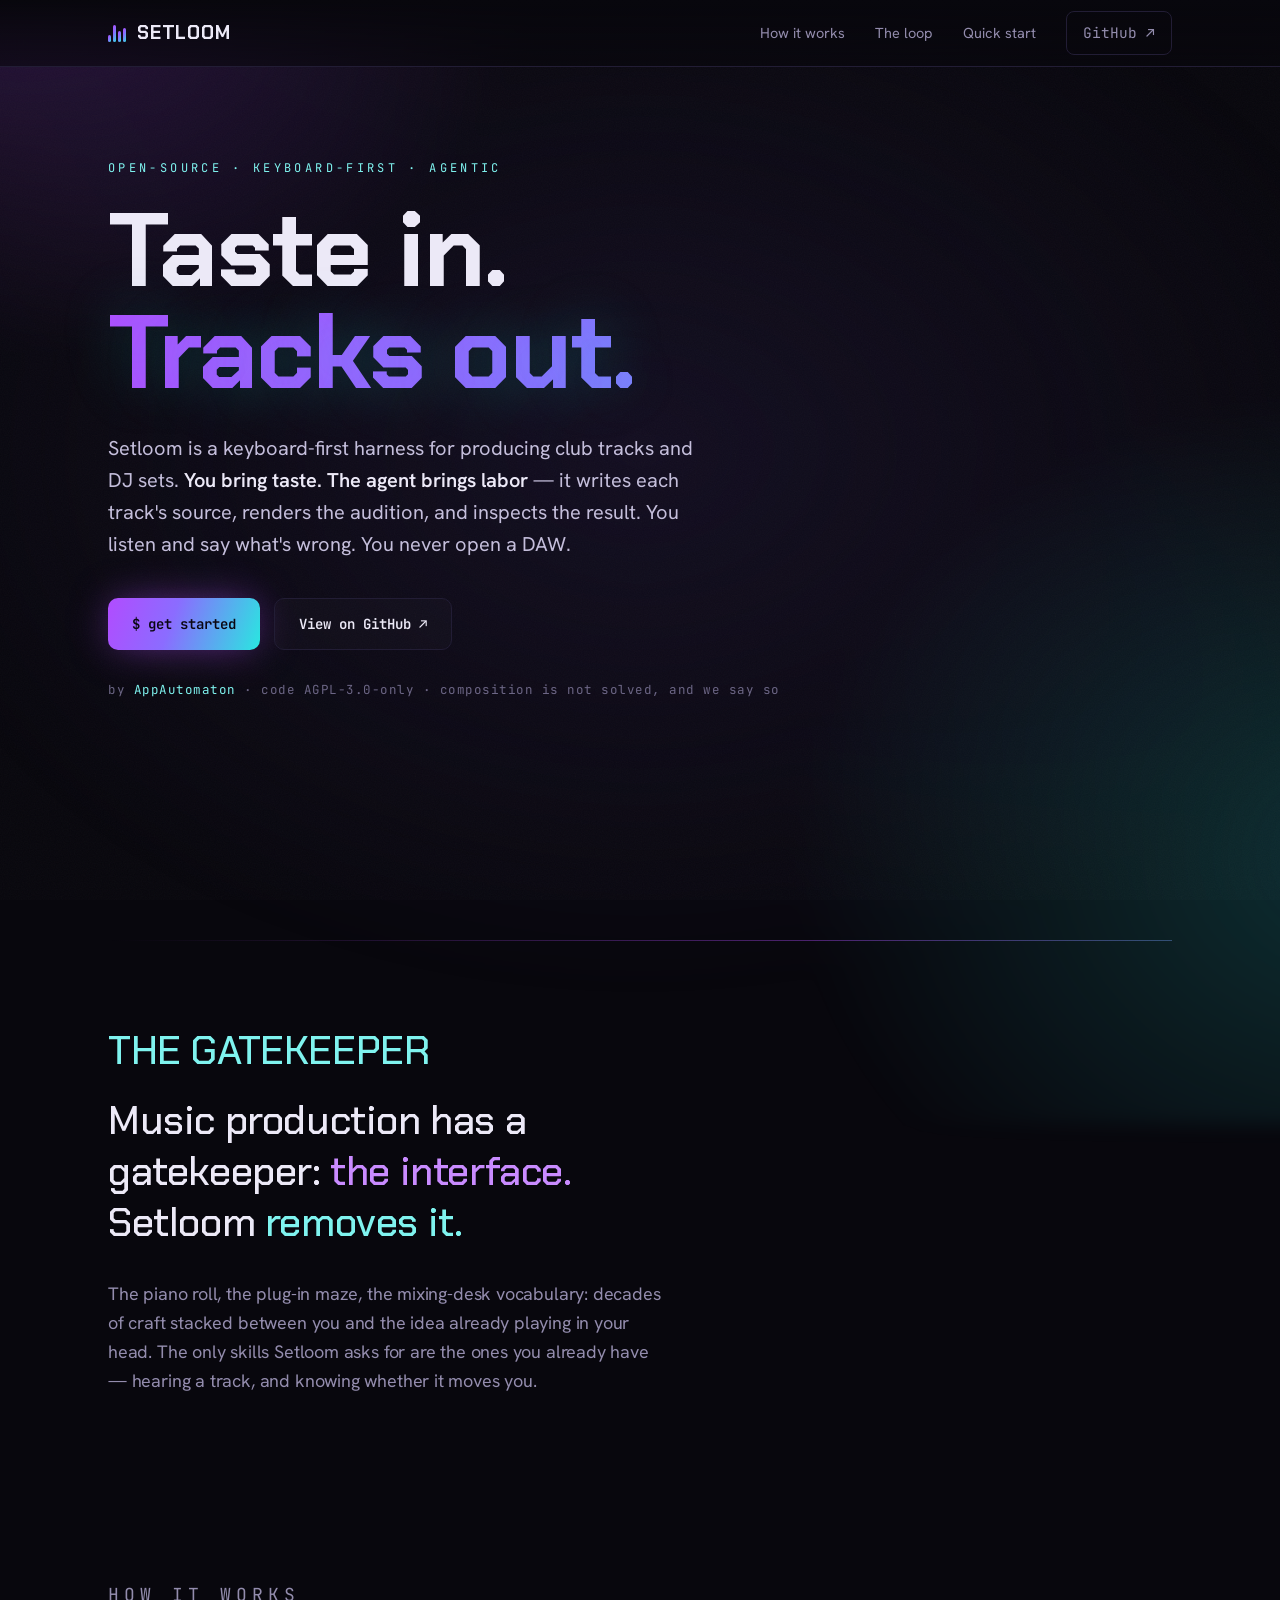
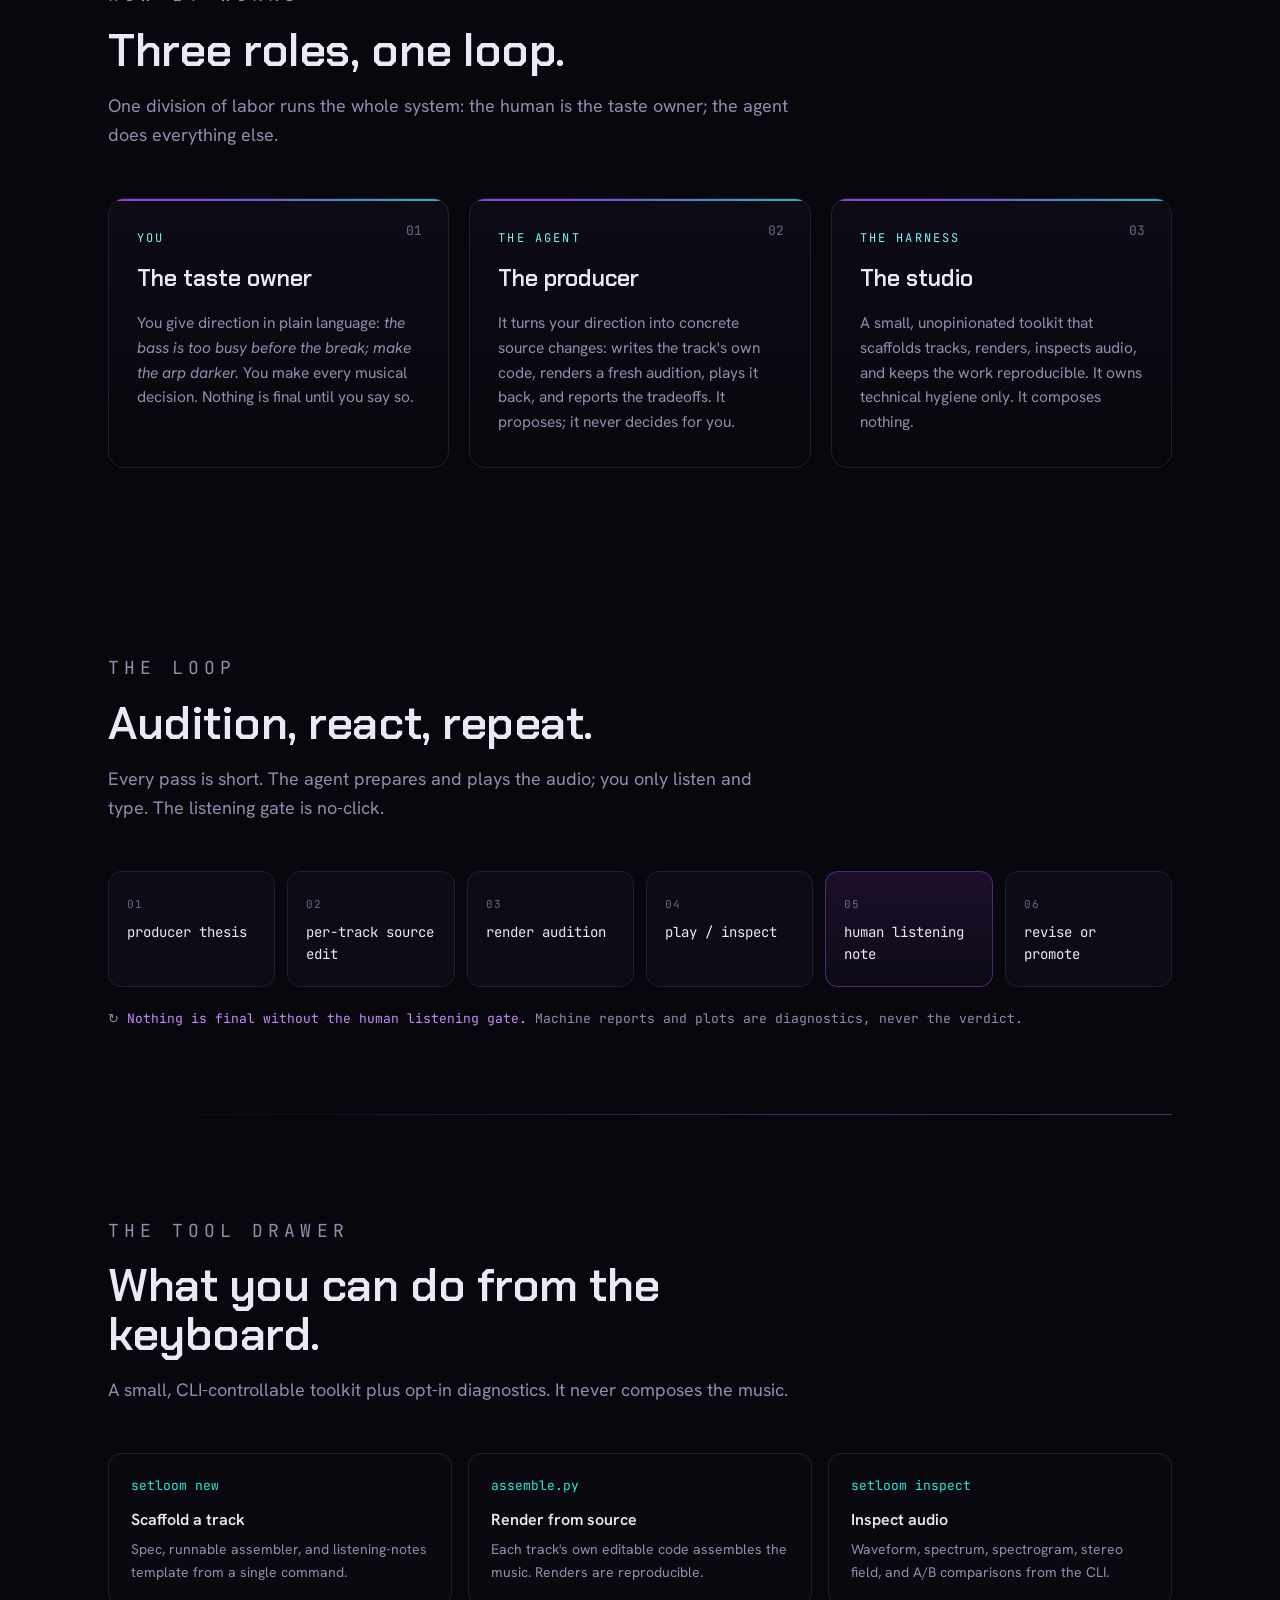
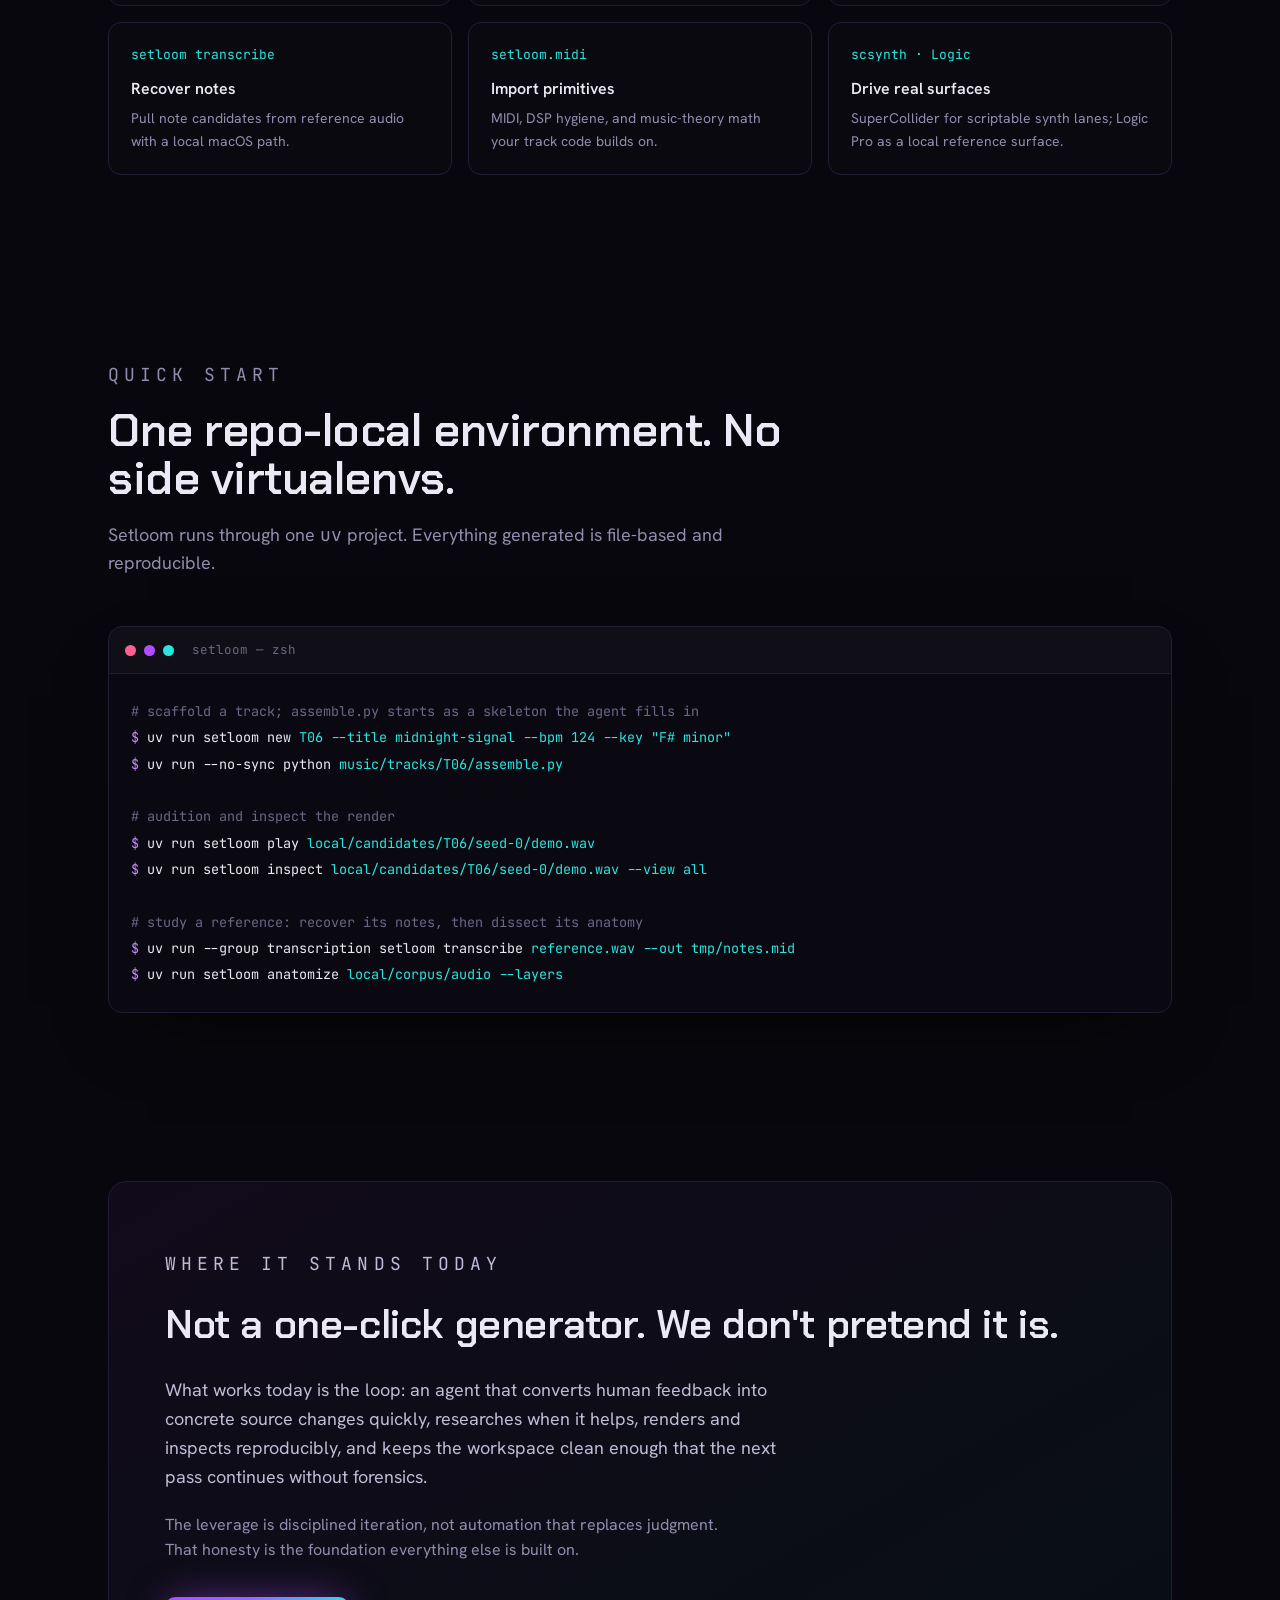
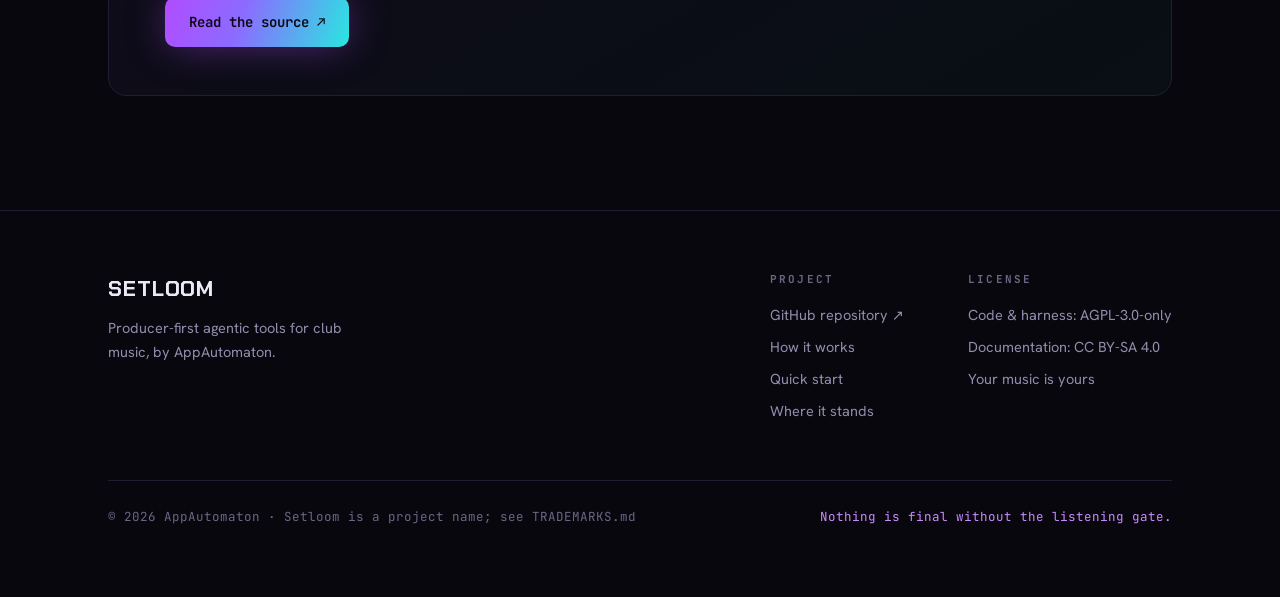
==== site/index.html @ cc57657b "Add landing page and GitHub Pages deploy Dark club/neon static landing page in site/ (single self-co" ====
<!DOCTYPE html>
<!-- SPDX-License-Identifier: CC-BY-SA-4.0 -->
<html lang="en">
<head>
<meta charset="UTF-8" />
<meta name="viewport" content="width=device-width, initial-scale=1.0" />
<title>Setloom — Taste in. Tracks out.</title>
<meta name="description" content="Setloom is an open-source, keyboard-first agentic harness for producing club tracks and DJ sets. You bring taste; the agent brings labor." />
<meta property="og:title" content="Setloom — Taste in. Tracks out." />
<meta property="og:description" content="A keyboard-first harness for producing club tracks. You own every listening decision; the agent writes the source, renders, and inspects." />
<meta property="og:type" content="website" />
<meta name="theme-color" content="#08070d" />
<link rel="icon" href="data:image/svg+xml,%3Csvg xmlns='http://www.w3.org/2000/svg' viewBox='0 0 32 32'%3E%3Crect width='32' height='32' rx='7' fill='%2308070d'/%3E%3Cg stroke-width='3' stroke-linecap='round'%3E%3Cline x1='8' y1='20' x2='8' y2='12' stroke='%23b14cff'/%3E%3Cline x1='14' y1='23' x2='14' y2='9' stroke='%23c04cff'/%3E%3Cline x1='20' y1='21' x2='20' y2='11' stroke='%2329e7e0'/%3E%3Cline x1='26' y1='18' x2='26' y2='14' stroke='%2322d3ee'/%3E%3C/g%3E%3C/svg%3E" />
<link rel="preconnect" href="https://fonts.googleapis.com" />
<link rel="preconnect" href="https://fonts.gstatic.com" crossorigin />
<link href="https://fonts.googleapis.com/css2?family=Chakra+Petch:wght@500;600;700&family=Hanken+Grotesk:wght@400;500;600&family=JetBrains+Mono:wght@400;600&display=swap" rel="stylesheet" />
<style>
  :root {
    --ink: #08070d;
    --ink-2: #0d0b16;
    --ink-3: #141121;
    --line: #221d35;
    --violet: #b14cff;
    --violet-soft: #c98bff;
    --cyan: #29e7e0;
    --cyan-soft: #7ff3ef;
    --text: #ece9f7;
    --muted: #938cad;
    --muted-2: #6c6685;
    --grad: linear-gradient(110deg, var(--violet) 0%, #8b6cff 42%, var(--cyan) 100%);
    --glow-violet: 0 0 40px -6px rgba(177, 76, 255, 0.55);
    --glow-cyan: 0 0 40px -6px rgba(41, 231, 224, 0.45);
    --font-display: "Chakra Petch", "Hanken Grotesk", sans-serif;
    --font-body: "Hanken Grotesk", system-ui, sans-serif;
    --font-mono: "JetBrains Mono", ui-monospace, monospace;
    --maxw: 1120px;
  }

  * { box-sizing: border-box; margin: 0; padding: 0; }
  html { scroll-behavior: smooth; }
  body {
    background: var(--ink);
    color: var(--text);
    font-family: var(--font-body);
    font-size: 17px;
    line-height: 1.6;
    -webkit-font-smoothing: antialiased;
    overflow-x: hidden;
  }

  /* Ambient club lighting: drifting violet + cyan blooms over ink, plus grain. */
  body::before {
    content: "";
    position: fixed;
    inset: -25%;
    z-index: -2;
    background:
      radial-gradient(38% 44% at 18% 12%, rgba(177, 76, 255, 0.22), transparent 70%),
      radial-gradient(42% 48% at 88% 80%, rgba(41, 231, 224, 0.18), transparent 72%),
      radial-gradient(50% 50% at 50% 50%, rgba(40, 28, 70, 0.35), transparent 80%);
    filter: blur(10px);
    animation: drift 22s ease-in-out infinite alternate;
  }
  body::after {
    content: "";
    position: fixed;
    inset: 0;
    z-index: -1;
    pointer-events: none;
    opacity: 0.035;
    background-image: url("data:image/svg+xml,%3Csvg xmlns='http://www.w3.org/2000/svg' width='160' height='160'%3E%3Cfilter id='n'%3E%3CfeTurbulence type='fractalNoise' baseFrequency='0.85' numOctaves='2' stitchTiles='stitch'/%3E%3C/filter%3E%3Crect width='160' height='160' filter='url(%23n)'/%3E%3C/svg%3E");
  }
  @keyframes drift {
    0%   { transform: translate3d(-2%, -1%, 0) scale(1); }
    100% { transform: translate3d(3%, 2%, 0) scale(1.08); }
  }

  .wrap { width: 100%; max-width: var(--maxw); margin: 0 auto; padding: 0 28px; }

  a { color: inherit; text-decoration: none; }
  ::selection { background: rgba(177, 76, 255, 0.35); color: #fff; }
  :focus-visible { outline: 2px solid var(--cyan); outline-offset: 3px; border-radius: 4px; }

  .mono { font-family: var(--font-mono); }
  .eyebrow {
    font-family: var(--font-mono);
    font-size: 12px;
    letter-spacing: 0.28em;
    text-transform: uppercase;
    color: var(--cyan-soft);
  }
  .grad-text {
    background: var(--grad);
    -webkit-background-clip: text;
    background-clip: text;
    color: transparent;
  }

  /* ---------- Nav ---------- */
  header.nav {
    position: sticky;
    top: 0;
    z-index: 50;
    backdrop-filter: blur(14px);
    background: linear-gradient(var(--ink), rgba(8, 7, 13, 0.6));
    border-bottom: 1px solid var(--line);
  }
  .nav-inner { display: flex; align-items: center; justify-content: space-between; height: 66px; }
  .brand { display: flex; align-items: center; gap: 11px; font-family: var(--font-display); font-weight: 700; letter-spacing: 0.04em; font-size: 19px; }
  .brand .eq-mini { display: flex; align-items: flex-end; gap: 2px; height: 18px; }
  .brand .eq-mini i { width: 3px; background: var(--grad); border-radius: 2px; animation: bar 1.1s ease-in-out infinite alternate; }
  .brand .eq-mini i:nth-child(1) { height: 40%; animation-delay: -0.2s; }
  .brand .eq-mini i:nth-child(2) { height: 95%; animation-delay: -0.5s; }
  .brand .eq-mini i:nth-child(3) { height: 60%; animation-delay: -0.8s; }
  .brand .eq-mini i:nth-child(4) { height: 80%; animation-delay: -0.1s; }
  .nav-links { display: flex; align-items: center; gap: 30px; }
  .nav-links a { font-size: 14.5px; color: var(--muted); transition: color 0.2s; }
  .nav-links a:hover { color: var(--text); }
  .nav-cta {
    font-family: var(--font-mono);
    font-size: 13px;
    padding: 9px 16px;
    border: 1px solid var(--line);
    border-radius: 8px;
    color: var(--text);
    transition: border-color 0.2s, box-shadow 0.2s;
  }
  .nav-cta:hover { border-color: var(--violet); box-shadow: var(--glow-violet); }
  @media (max-width: 760px) { .nav-links a:not(.nav-cta) { display: none; } }

  /* ---------- Buttons ---------- */
  .btn {
    display: inline-flex; align-items: center; gap: 9px;
    font-family: var(--font-mono); font-size: 14px; font-weight: 600;
    padding: 14px 24px; border-radius: 10px; cursor: pointer;
    transition: transform 0.18s ease, box-shadow 0.25s ease, border-color 0.2s;
  }
  .btn-primary { color: #0a0712; background: var(--grad); box-shadow: var(--glow-violet); }
  .btn-primary:hover { transform: translateY(-2px); box-shadow: 0 0 50px -4px rgba(177, 76, 255, 0.7); }
  .btn-ghost { color: var(--text); border: 1px solid var(--line); background: rgba(255, 255, 255, 0.02); }
  .btn-ghost:hover { transform: translateY(-2px); border-color: var(--cyan); box-shadow: var(--glow-cyan); }

  /* ---------- Hero ---------- */
  .hero { position: relative; padding: 92px 0 64px; }
  .hero .eyebrow { opacity: 0; animation: rise 0.7s 0.05s ease forwards; }
  .hero h1 {
    font-family: var(--font-display);
    font-weight: 700;
    font-size: clamp(46px, 9vw, 104px);
    line-height: 0.98;
    letter-spacing: -0.015em;
    margin: 22px 0 0;
    text-wrap: balance;
  }
  .hero h1 .l1 { display: block; opacity: 0; animation: rise 0.8s 0.12s ease forwards; }
  .hero h1 .l2 { display: block; opacity: 0; animation: rise 0.8s 0.24s ease forwards; }
  .hero h1 .l2 { text-shadow: 0 0 60px rgba(41, 231, 224, 0.25); }
  .hero .lede {
    max-width: 600px; margin-top: 28px; font-size: clamp(17px, 2.2vw, 20px);
    color: #c4bedb; opacity: 0; animation: rise 0.8s 0.36s ease forwards;
  }
  .hero .lede b { color: var(--text); font-weight: 600; }
  .hero .actions { display: flex; flex-wrap: wrap; gap: 14px; margin-top: 38px; opacity: 0; animation: rise 0.8s 0.48s ease forwards; }
  .hero .credit { margin-top: 30px; font-family: var(--font-mono); font-size: 12.5px; color: var(--muted-2); letter-spacing: 0.04em; opacity: 0; animation: rise 0.8s 0.6s ease forwards; }
  .hero .credit span { color: var(--cyan-soft); }

  /* Spectrum analyzer band */
  .spectrum {
    display: flex; align-items: flex-end; gap: 4px; height: 120px;
    margin-top: 56px; padding: 0 2px;
    opacity: 0; animation: rise 1s 0.7s ease forwards;
    -webkit-mask-image: linear-gradient(90deg, transparent, #000 8%, #000 92%, transparent);
            mask-image: linear-gradient(90deg, transparent, #000 8%, #000 92%, transparent);
  }
  .spectrum b {
    flex: 1; min-width: 3px; border-radius: 3px 3px 0 0;
    background: var(--grad);
    transform-origin: bottom;
    animation: spec var(--d, 1.4s) var(--o, 0s) ease-in-out infinite alternate;
    opacity: 0.85;
  }
  @keyframes spec { from { transform: scaleY(var(--lo, 0.12)); } to { transform: scaleY(var(--hi, 1)); } }
  @keyframes bar { from { transform: scaleY(0.5); } to { transform: scaleY(1); } }
  @keyframes rise { from { opacity: 0; transform: translateY(22px); } to { opacity: 1; transform: translateY(0); } }
  @keyframes drift-line { to { background-position: 200% 0; } }

  /* ---------- Section scaffolding ---------- */
  section { position: relative; padding: 84px 0; }
  .divider { height: 1px; border: 0; background: linear-gradient(90deg, transparent, var(--violet), var(--cyan), transparent); background-size: 200% 100%; opacity: 0.4; animation: drift-line 8s linear infinite; }
  .sec-head { max-width: 680px; margin-bottom: 48px; }
  .sec-head h2 { font-family: var(--font-display); font-weight: 600; font-size: clamp(30px, 5vw, 46px); line-height: 1.05; letter-spacing: -0.01em; margin-top: 16px; }
  .sec-head p { margin-top: 18px; color: var(--muted); font-size: 18px; }

  /* Gatekeeper editorial block */
  .gate p { font-family: var(--font-display); font-weight: 500; font-size: clamp(24px, 3.6vw, 40px); line-height: 1.28; letter-spacing: -0.01em; max-width: 18ch; }
  .gate .big { max-width: 22ch; }
  .gate em { font-style: normal; }
  .gate .kill { color: var(--violet-soft); }
  .gate .keep { color: var(--cyan-soft); }
  .gate .foot { font-family: var(--font-body); font-weight: 400; font-size: 18px; color: var(--muted); margin-top: 32px; max-width: 56ch; line-height: 1.6; }

  /* Role cards */
  .roles { display: grid; grid-template-columns: repeat(3, 1fr); gap: 20px; }
  @media (max-width: 880px) { .roles { grid-template-columns: 1fr; } }
  .card {
    position: relative; padding: 30px 28px 32px; border-radius: 16px;
    background: linear-gradient(180deg, var(--ink-2), var(--ink));
    border: 1px solid var(--line); overflow: hidden;
    transition: transform 0.25s ease, border-color 0.25s, box-shadow 0.3s;
  }
  .card::before { content: ""; position: absolute; inset: 0 0 auto 0; height: 2px; background: var(--grad); opacity: 0.8; }
  .card:hover { transform: translateY(-4px); border-color: rgba(177, 76, 255, 0.4); box-shadow: 0 24px 60px -30px rgba(177, 76, 255, 0.6); }
  .card .role-tag { font-family: var(--font-mono); font-size: 12px; letter-spacing: 0.18em; text-transform: uppercase; color: var(--cyan-soft); }
  .card h3 { font-family: var(--font-display); font-weight: 600; font-size: 23px; margin: 12px 0 14px; }
  .card p { color: var(--muted); font-size: 15.5px; }
  .card .num { position: absolute; top: 22px; right: 26px; font-family: var(--font-mono); font-size: 13px; color: var(--muted-2); }

  /* The loop */
  .loop { display: flex; flex-wrap: wrap; align-items: stretch; gap: 12px; }
  .loop .step {
    flex: 1 1 150px; padding: 20px 18px; border-radius: 13px;
    background: var(--ink-2); border: 1px solid var(--line);
    font-family: var(--font-mono); font-size: 14px; position: relative;
    transition: border-color 0.2s, box-shadow 0.2s;
  }
  .loop .step:hover { border-color: var(--cyan); box-shadow: var(--glow-cyan); }
  .loop .step .k { color: var(--muted-2); font-size: 11px; letter-spacing: 0.1em; }
  .loop .step .v { color: var(--text); margin-top: 7px; display: block; }
  .loop .step.terminal { background: linear-gradient(180deg, rgba(177,76,255,0.12), var(--ink-2)); border-color: rgba(177,76,255,0.4); }
  .loop-note { margin-top: 22px; font-family: var(--font-mono); font-size: 13px; color: var(--muted); }
  .loop-note span { color: var(--violet-soft); }

  /* Capability grid */
  .caps { display: grid; grid-template-columns: repeat(3, 1fr); gap: 16px; }
  @media (max-width: 880px) { .caps { grid-template-columns: 1fr 1fr; } }
  @media (max-width: 560px) { .caps { grid-template-columns: 1fr; } }
  .cap { padding: 22px 22px; border-radius: 13px; border: 1px solid var(--line); background: rgba(255,255,255,0.012); transition: background 0.2s, border-color 0.2s; }
  .cap:hover { background: rgba(255,255,255,0.03); border-color: var(--line); }
  .cap .cmd { font-family: var(--font-mono); font-size: 13px; color: var(--cyan); }
  .cap h4 { font-size: 16px; font-weight: 600; margin: 10px 0 6px; }
  .cap p { color: var(--muted); font-size: 14px; }

  /* Terminal / quick start */
  .term { border-radius: 14px; border: 1px solid var(--line); overflow: hidden; background: #0a0810; box-shadow: 0 30px 80px -40px rgba(0,0,0,0.9); }
  .term-bar { display: flex; align-items: center; gap: 8px; padding: 13px 16px; background: rgba(255,255,255,0.025); border-bottom: 1px solid var(--line); }
  .term-bar i { width: 11px; height: 11px; border-radius: 50%; display: inline-block; }
  .term-bar i:nth-child(1) { background: #ff5f8f; }
  .term-bar i:nth-child(2) { background: var(--violet); }
  .term-bar i:nth-child(3) { background: var(--cyan); }
  .term-bar span { margin-left: 10px; font-family: var(--font-mono); font-size: 12.5px; color: var(--muted-2); }
  .term pre { margin: 0; padding: 24px 22px; overflow-x: auto; font-family: var(--font-mono); font-size: 13.5px; line-height: 1.95; }
  .term .p { color: var(--violet-soft); }
  .term .c { color: var(--text); }
  .term .f { color: var(--cyan); }
  .term .cm { color: var(--muted-2); }

  /* Honesty block */
  .honest { border-radius: 18px; border: 1px solid var(--line); background: linear-gradient(150deg, rgba(177,76,255,0.06), rgba(41,231,224,0.04)); padding: 48px clamp(28px, 5vw, 56px); }
  .honest h2 { font-family: var(--font-display); font-weight: 600; font-size: clamp(26px, 4vw, 40px); letter-spacing: -0.01em; }
  .honest p { color: #c1bbd6; font-size: 18px; margin-top: 20px; max-width: 64ch; }
  .honest p.dim { color: var(--muted); font-size: 16px; }

  /* Footer */
  footer { border-top: 1px solid var(--line); padding: 60px 0 70px; margin-top: 30px; }
  .foot-grid { display: flex; flex-wrap: wrap; justify-content: space-between; gap: 36px; }
  .foot-brand { font-family: var(--font-display); font-weight: 700; font-size: 22px; letter-spacing: 0.04em; }
  .foot-brand + p { color: var(--muted); margin-top: 10px; font-size: 14.5px; max-width: 30ch; }
  .foot-cols { display: flex; gap: 64px; flex-wrap: wrap; }
  .foot-col h5 { font-family: var(--font-mono); font-size: 11px; letter-spacing: 0.2em; text-transform: uppercase; color: var(--muted-2); margin-bottom: 14px; }
  .foot-col a, .foot-col p { display: block; color: var(--muted); font-size: 14.5px; margin-bottom: 9px; transition: color 0.2s; }
  .foot-col a:hover { color: var(--cyan-soft); }
  .foot-base { margin-top: 48px; padding-top: 26px; border-top: 1px solid var(--line); display: flex; flex-wrap: wrap; justify-content: space-between; gap: 14px; font-family: var(--font-mono); font-size: 12.5px; color: var(--muted-2); }
  .foot-base .gate-line { color: var(--violet-soft); }

  @media (prefers-reduced-motion: reduce) {
    *, *::before, *::after { animation: none !important; scroll-behavior: auto; }
    .hero .eyebrow, .hero h1 .l1, .hero h1 .l2, .hero .lede, .hero .actions, .hero .credit, .spectrum { opacity: 1; }
  }
</style>
</head>
<body>

<header class="nav">
  <div class="wrap nav-inner">
    <a class="brand" href="#top" aria-label="Setloom home">
      <span class="eq-mini" aria-hidden="true"><i></i><i></i><i></i><i></i></span>
      SETLOOM
    </a>
    <nav class="nav-links">
      <a href="#how">How it works</a>
      <a href="#loop">The loop</a>
      <a href="#start">Quick start</a>
      <a class="nav-cta" href="https://github.com/appautomaton/setloom">GitHub ↗</a>
    </nav>
  </div>
</header>

<main id="top">

  <!-- HERO -->
  <section class="hero">
    <div class="wrap">
      <p class="eyebrow">Open-source · Keyboard-first · Agentic</p>
      <h1>
        <span class="l1">Taste in.</span>
        <span class="l2 grad-text">Tracks out.</span>
      </h1>
      <p class="lede">
        Setloom is a keyboard-first harness for producing club tracks and DJ sets.
        <b>You bring taste. The agent brings labor</b> — it writes each track's source,
        renders the audition, and inspects the result. You listen and say what's wrong.
        You never open a DAW.
      </p>
      <div class="actions">
        <a class="btn btn-primary" href="#start">$ get started</a>
        <a class="btn btn-ghost" href="https://github.com/appautomaton/setloom">View on GitHub ↗</a>
      </div>
      <p class="credit">by <span>AppAutomaton</span> · code AGPL-3.0-only · composition is not solved, and we say so</p>

      <div class="spectrum" aria-hidden="true">
        <b style="--lo:.10;--hi:.55;--d:1.5s;--o:-.2s"></b>
        <b style="--lo:.18;--hi:.92;--d:1.2s;--o:-.9s"></b>
        <b style="--lo:.12;--hi:.70;--d:1.7s;--o:-.4s"></b>
        <b style="--lo:.25;--hi:1.0;--d:1.1s;--o:-.7s"></b>
        <b style="--lo:.14;--hi:.60;--d:1.6s;--o:-.1s"></b>
        <b style="--lo:.20;--hi:.85;--d:1.3s;--o:-1.1s"></b>
        <b style="--lo:.10;--hi:.48;--d:1.9s;--o:-.5s"></b>
        <b style="--lo:.30;--hi:.95;--d:1.0s;--o:-.3s"></b>
        <b style="--lo:.16;--hi:.78;--d:1.4s;--o:-.8s"></b>
        <b style="--lo:.12;--hi:.66;--d:1.6s;--o:-.6s"></b>
        <b style="--lo:.22;--hi:1.0;--d:1.15s;--o:-1.0s"></b>
        <b style="--lo:.14;--hi:.54;--d:1.8s;--o:-.2s"></b>
        <b style="--lo:.26;--hi:.88;--d:1.25s;--o:-.9s"></b>
        <b style="--lo:.10;--hi:.62;--d:1.55s;--o:-.45s"></b>
        <b style="--lo:.20;--hi:.96;--d:1.05s;--o:-.75s"></b>
        <b style="--lo:.15;--hi:.72;--d:1.65s;--o:-.15s"></b>
        <b style="--lo:.12;--hi:.50;--d:1.95s;--o:-1.05s"></b>
        <b style="--lo:.28;--hi:.90;--d:1.1s;--o:-.55s"></b>
        <b style="--lo:.16;--hi:.80;--d:1.45s;--o:-.85s"></b>
        <b style="--lo:.11;--hi:.58;--d:1.7s;--o:-.35s"></b>
        <b style="--lo:.24;--hi:1.0;--d:1.2s;--o:-.65s"></b>
        <b style="--lo:.13;--hi:.64;--d:1.6s;--o:-.25s"></b>
        <b style="--lo:.19;--hi:.86;--d:1.3s;--o:-.95s"></b>
        <b style="--lo:.10;--hi:.52;--d:1.85s;--o:-.5s"></b>
        <b style="--lo:.27;--hi:.94;--d:1.05s;--o:-.7s"></b>
        <b style="--lo:.15;--hi:.74;--d:1.5s;--o:-.4s"></b>
        <b style="--lo:.12;--hi:.60;--d:1.75s;--o:-1.0s"></b>
        <b style="--lo:.21;--hi:.98;--d:1.15s;--o:-.6s"></b>
      </div>
    </div>
  </section>

  <div class="wrap"><hr class="divider" /></div>

  <!-- GATEKEEPER -->
  <section class="gate" id="why">
    <div class="wrap">
      <p class="eyebrow">The gatekeeper</p>
      <p class="big" style="margin-top:18px">
        Music production has a gatekeeper: <em class="kill">the interface.</em>
        Setloom <em class="keep">removes it.</em>
      </p>
      <p class="foot">
        The piano roll, the plug-in maze, the mixing-desk vocabulary: decades of craft
        stacked between you and the idea already playing in your head. The only skills
        Setloom asks for are the ones you already have — hearing a track, and knowing
        whether it moves you.
      </p>
    </div>
  </section>

  <!-- THREE ROLES -->
  <section id="how">
    <div class="wrap">
      <div class="sec-head">
        <p class="eyebrow">How it works</p>
        <h2>Three roles, one loop.</h2>
        <p>One division of labor runs the whole system: the human is the taste owner; the agent does everything else.</p>
      </div>
      <div class="roles">
        <article class="card">
          <span class="num">01</span>
          <p class="role-tag">You</p>
          <h3>The taste owner</h3>
          <p>You give direction in plain language: <em>the bass is too busy before the break; make the arp darker.</em> You make every musical decision. Nothing is final until you say so.</p>
        </article>
        <article class="card">
          <span class="num">02</span>
          <p class="role-tag">The agent</p>
          <h3>The producer</h3>
          <p>It turns your direction into concrete source changes: writes the track's own code, renders a fresh audition, plays it back, and reports the tradeoffs. It proposes; it never decides for you.</p>
        </article>
        <article class="card">
          <span class="num">03</span>
          <p class="role-tag">The harness</p>
          <h3>The studio</h3>
          <p>A small, unopinionated toolkit that scaffolds tracks, renders, inspects audio, and keeps the work reproducible. It owns technical hygiene only. It composes nothing.</p>
        </article>
      </div>
    </div>
  </section>

  <!-- THE LOOP -->
  <section id="loop">
    <div class="wrap">
      <div class="sec-head">
        <p class="eyebrow">The loop</p>
        <h2>Audition, react, repeat.</h2>
        <p>Every pass is short. The agent prepares and plays the audio; you only listen and type. The listening gate is no-click.</p>
      </div>
      <div class="loop">
        <div class="step"><span class="k">01</span><span class="v">producer thesis</span></div>
        <div class="step"><span class="k">02</span><span class="v">per-track source edit</span></div>
        <div class="step"><span class="k">03</span><span class="v">render audition</span></div>
        <div class="step"><span class="k">04</span><span class="v">play / inspect</span></div>
        <div class="step terminal"><span class="k">05</span><span class="v">human listening note</span></div>
        <div class="step"><span class="k">06</span><span class="v">revise or promote</span></div>
      </div>
      <p class="loop-note">↻ <span>Nothing is final without the human listening gate.</span> Machine reports and plots are diagnostics, never the verdict.</p>
    </div>
  </section>

  <div class="wrap"><hr class="divider" /></div>

  <!-- CAPABILITIES -->
  <section id="do">
    <div class="wrap">
      <div class="sec-head">
        <p class="eyebrow">The tool drawer</p>
        <h2>What you can do from the keyboard.</h2>
        <p>A small, CLI-controllable toolkit plus opt-in diagnostics. It never composes the music.</p>
      </div>
      <div class="caps">
        <div class="cap"><div class="cmd">setloom new</div><h4>Scaffold a track</h4><p>Spec, runnable assembler, and listening-notes template from a single command.</p></div>
        <div class="cap"><div class="cmd">assemble.py</div><h4>Render from source</h4><p>Each track's own editable code assembles the music. Renders are reproducible.</p></div>
        <div class="cap"><div class="cmd">setloom inspect</div><h4>Inspect audio</h4><p>Waveform, spectrum, spectrogram, stereo field, and A/B comparisons from the CLI.</p></div>
        <div class="cap"><div class="cmd">setloom transcribe</div><h4>Recover notes</h4><p>Pull note candidates from reference audio with a local macOS path.</p></div>
        <div class="cap"><div class="cmd">setloom.midi</div><h4>Import primitives</h4><p>MIDI, DSP hygiene, and music-theory math your track code builds on.</p></div>
        <div class="cap"><div class="cmd">scsynth · Logic</div><h4>Drive real surfaces</h4><p>SuperCollider for scriptable synth lanes; Logic Pro as a local reference surface.</p></div>
      </div>
    </div>
  </section>

  <!-- QUICK START -->
  <section id="start">
    <div class="wrap">
      <div class="sec-head">
        <p class="eyebrow">Quick start</p>
        <h2>One repo-local environment. No side virtualenvs.</h2>
        <p>Setloom runs through one <span class="mono">uv</span> project. Everything generated is file-based and reproducible.</p>
      </div>
      <div class="term">
        <div class="term-bar"><i></i><i></i><i></i><span>setloom — zsh</span></div>
<pre><span class="cm"># scaffold a track; assemble.py starts as a skeleton the agent fills in</span>
<span class="p">$</span> <span class="c">uv run setloom new</span> <span class="f">T06 --title midnight-signal --bpm 124 --key "F# minor"</span>
<span class="p">$</span> <span class="c">uv run --no-sync python</span> <span class="f">music/tracks/T06/assemble.py</span>

<span class="cm"># audition and inspect the render</span>
<span class="p">$</span> <span class="c">uv run setloom play</span> <span class="f">local/candidates/T06/seed-0/demo.wav</span>
<span class="p">$</span> <span class="c">uv run setloom inspect</span> <span class="f">local/candidates/T06/seed-0/demo.wav --view all</span>

<span class="cm"># study a reference: recover its notes, then dissect its anatomy</span>
<span class="p">$</span> <span class="c">uv run --group transcription setloom transcribe</span> <span class="f">reference.wav --out tmp/notes.mid</span>
<span class="p">$</span> <span class="c">uv run setloom anatomize</span> <span class="f">local/corpus/audio --layers</span></pre>
      </div>
    </div>
  </section>

  <!-- WHERE IT STANDS -->
  <section id="today">
    <div class="wrap">
      <div class="honest">
        <p class="eyebrow">Where it stands today</p>
        <h2 style="margin-top:14px">Not a one-click generator. We don't pretend it is.</h2>
        <p>What works today is the loop: an agent that converts human feedback into concrete source changes quickly, researches when it helps, renders and inspects reproducibly, and keeps the workspace clean enough that the next pass continues without forensics.</p>
        <p class="dim">The leverage is disciplined iteration, not automation that replaces judgment. That honesty is the foundation everything else is built on.</p>
        <div class="actions" style="margin-top:34px">
          <a class="btn btn-primary" href="https://github.com/appautomaton/setloom">Read the source ↗</a>
        </div>
      </div>
    </div>
  </section>

</main>

<footer>
  <div class="wrap">
    <div class="foot-grid">
      <div>
        <div class="foot-brand">SETLOOM</div>
        <p>Producer-first agentic tools for club music, by AppAutomaton.</p>
      </div>
      <div class="foot-cols">
        <div class="foot-col">
          <h5>Project</h5>
          <a href="https://github.com/appautomaton/setloom">GitHub repository ↗</a>
          <a href="#how">How it works</a>
          <a href="#start">Quick start</a>
          <a href="#today">Where it stands</a>
        </div>
        <div class="foot-col">
          <h5>License</h5>
          <p>Code &amp; harness: AGPL-3.0-only</p>
          <p>Documentation: CC BY-SA 4.0</p>
          <p>Your music is yours</p>
        </div>
      </div>
    </div>
    <div class="foot-base">
      <span>© 2026 AppAutomaton · Setloom is a project name; see TRADEMARKS.md</span>
      <span class="gate-line">Nothing is final without the listening gate.</span>
    </div>
  </div>
</footer>

</body>
</html>
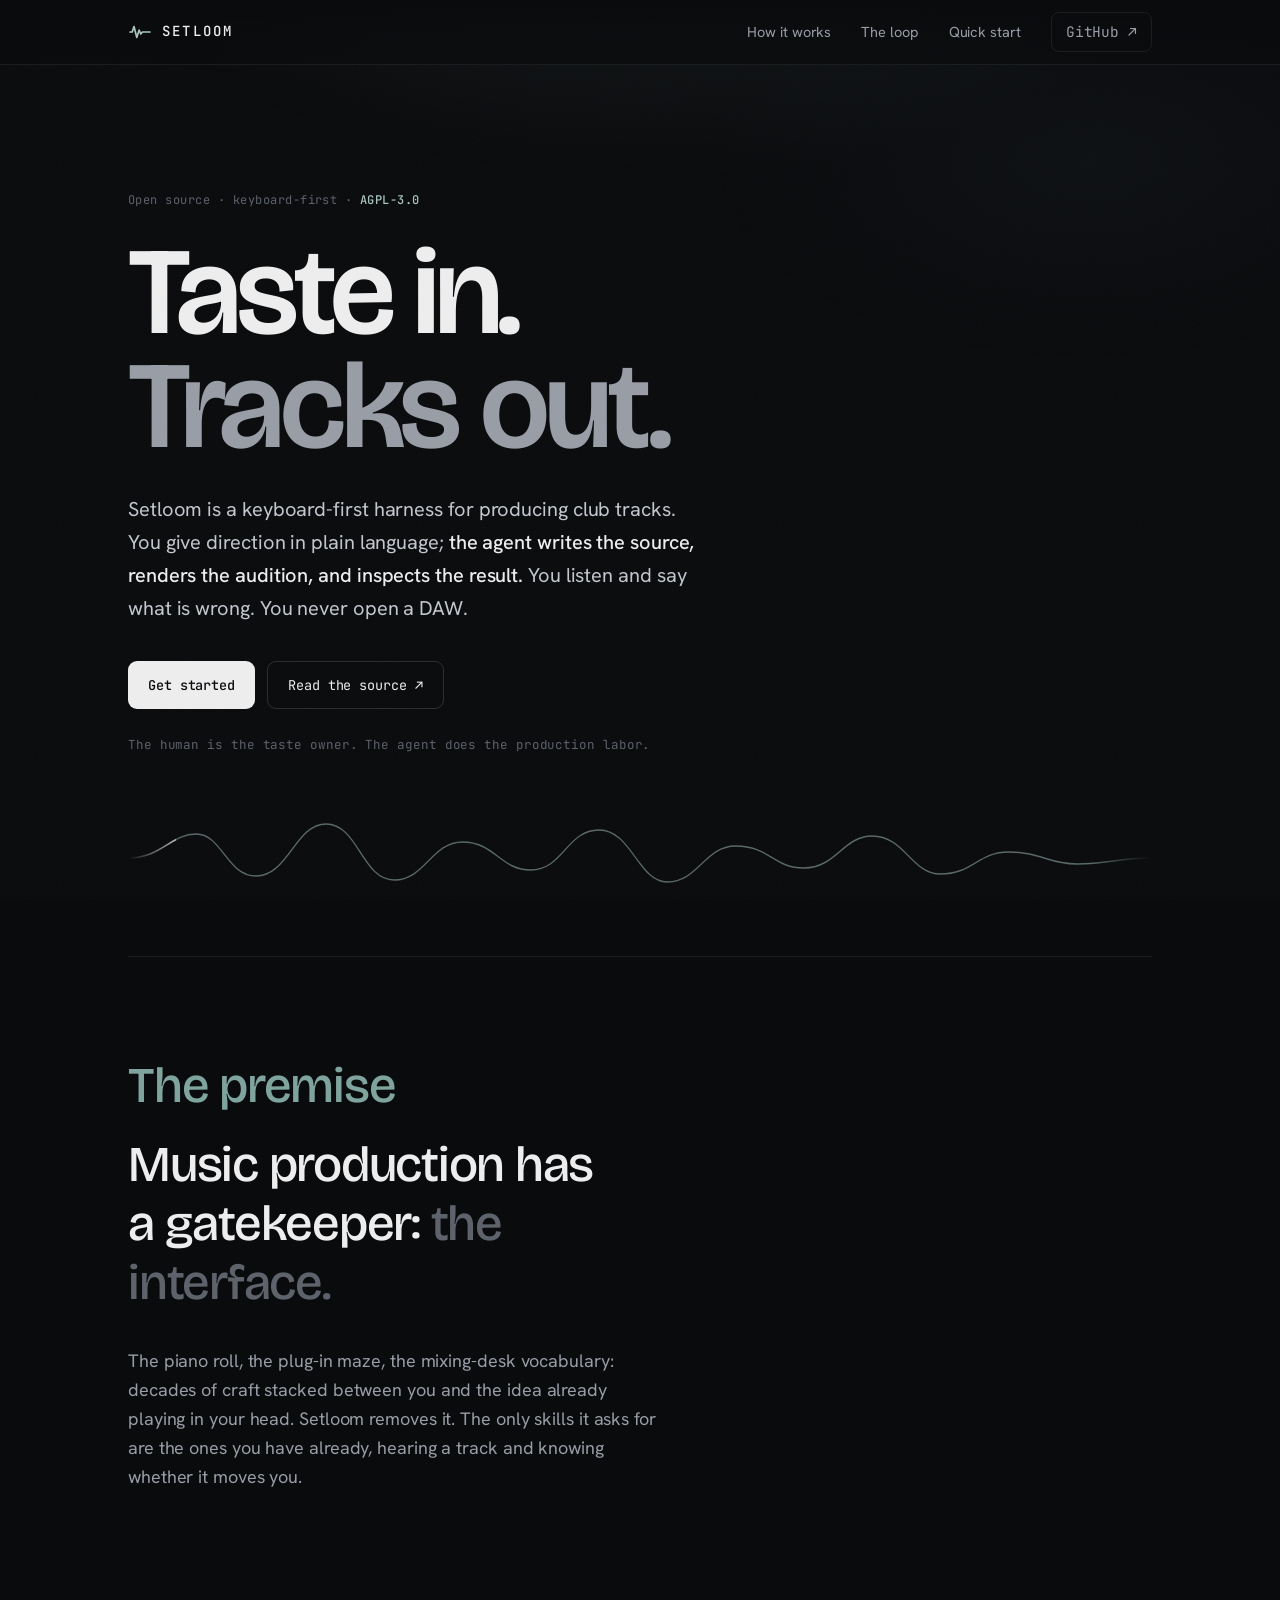
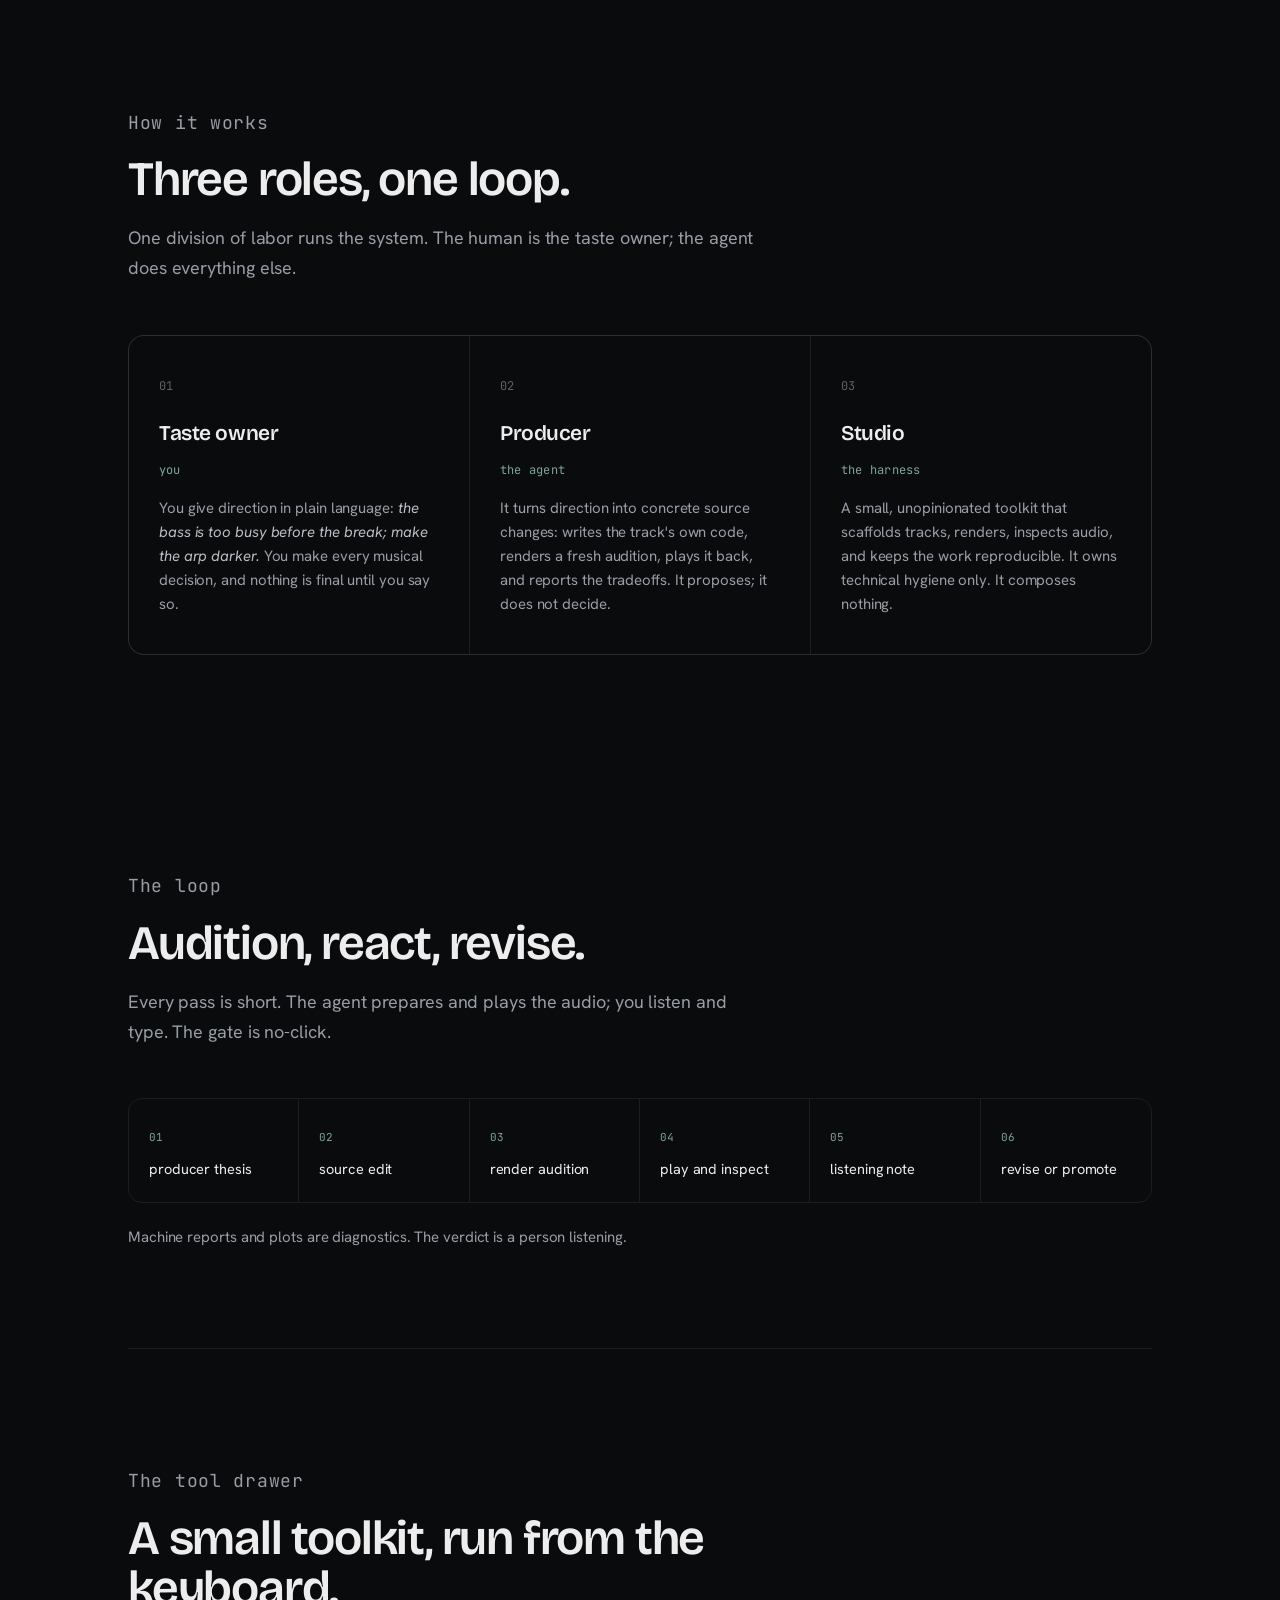
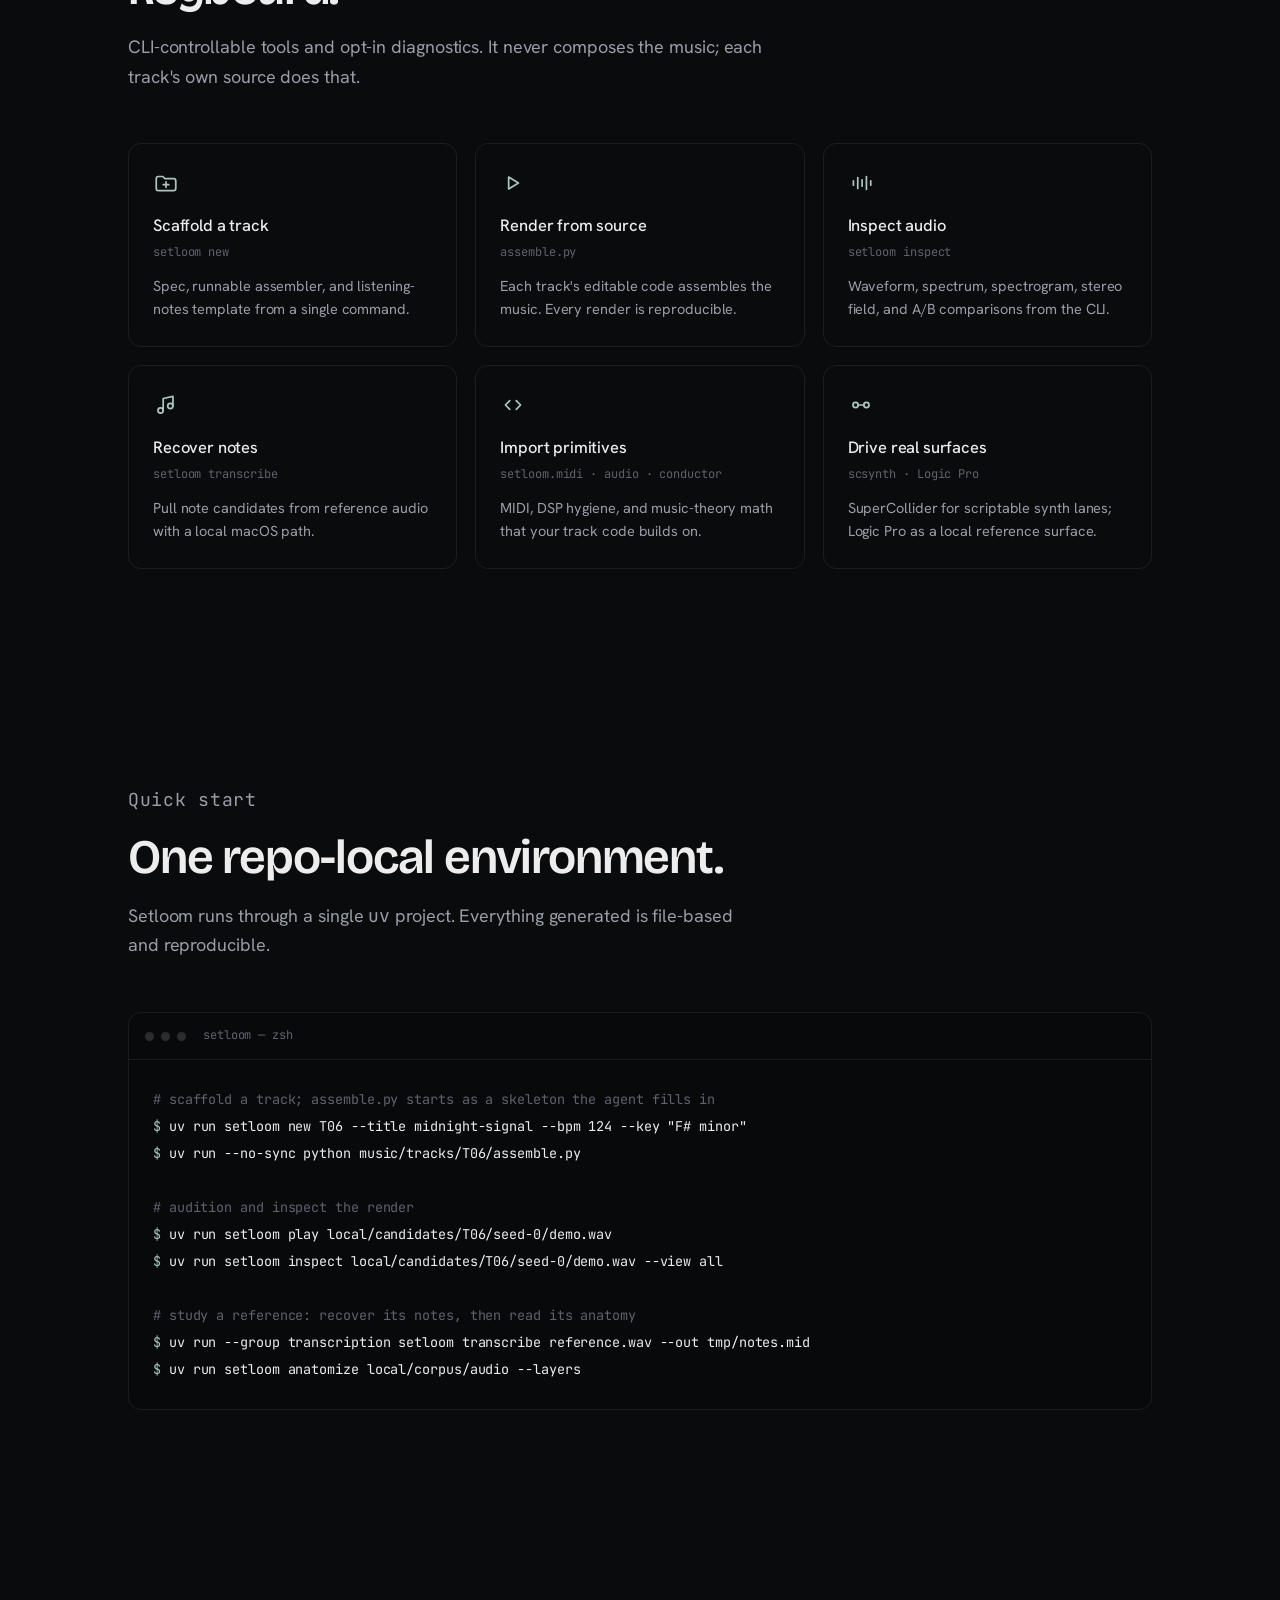
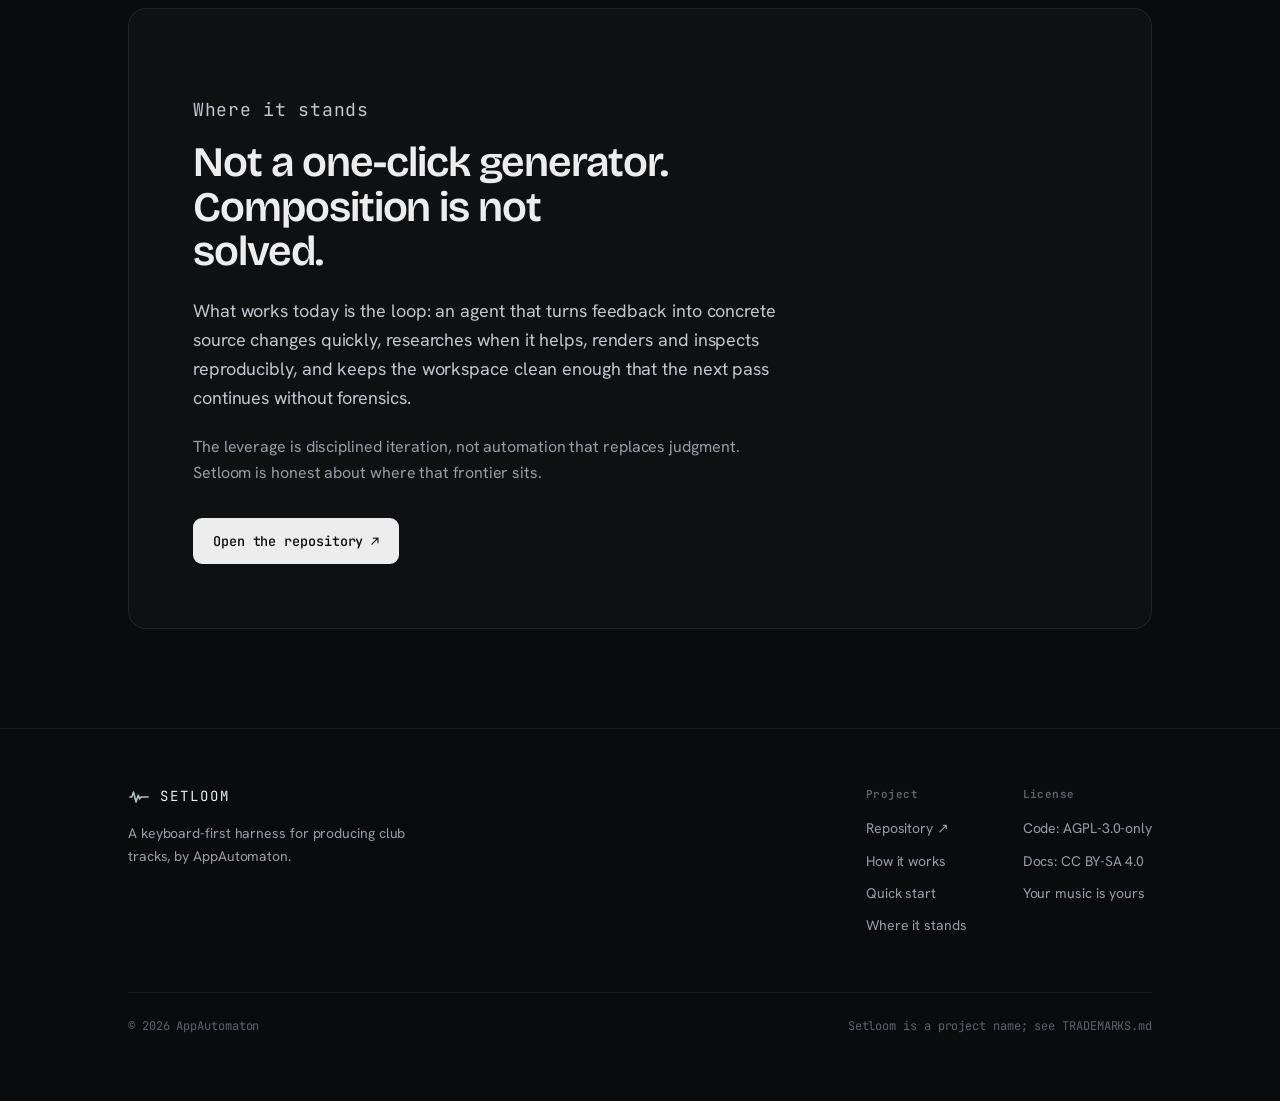
==== commit 9565e5f6: "Redesign landing page: restrained dark, bespoke icons, calmer copy" ====
--- a/site/index.html
+++ b/site/index.html
@@ -5,61 +5,58 @@
 <meta charset="UTF-8" />
 <meta name="viewport" content="width=device-width, initial-scale=1.0" />
 <title>Setloom — Taste in. Tracks out.</title>
-<meta name="description" content="Setloom is an open-source, keyboard-first agentic harness for producing club tracks and DJ sets. You bring taste; the agent brings labor." />
+<meta name="description" content="A keyboard-first harness for producing club tracks. You give direction in plain language; the agent writes the source, renders the audition, and inspects the result." />
 <meta property="og:title" content="Setloom — Taste in. Tracks out." />
-<meta property="og:description" content="A keyboard-first harness for producing club tracks. You own every listening decision; the agent writes the source, renders, and inspects." />
+<meta property="og:description" content="A keyboard-first harness for producing club tracks. You own every listening decision; the agent does the production labor." />
 <meta property="og:type" content="website" />
-<meta name="theme-color" content="#08070d" />
-<link rel="icon" href="data:image/svg+xml,%3Csvg xmlns='http://www.w3.org/2000/svg' viewBox='0 0 32 32'%3E%3Crect width='32' height='32' rx='7' fill='%2308070d'/%3E%3Cg stroke-width='3' stroke-linecap='round'%3E%3Cline x1='8' y1='20' x2='8' y2='12' stroke='%23b14cff'/%3E%3Cline x1='14' y1='23' x2='14' y2='9' stroke='%23c04cff'/%3E%3Cline x1='20' y1='21' x2='20' y2='11' stroke='%2329e7e0'/%3E%3Cline x1='26' y1='18' x2='26' y2='14' stroke='%2322d3ee'/%3E%3C/g%3E%3C/svg%3E" />
+<meta name="theme-color" content="#0a0b0d" />
+<link rel="icon" href="data:image/svg+xml,%3Csvg xmlns='http://www.w3.org/2000/svg' viewBox='0 0 32 32'%3E%3Crect width='32' height='32' rx='8' fill='%230a0b0d'/%3E%3Cpath d='M5 16h3l2-6 3 12 2.5-8 2 4 2-2h4.5' fill='none' stroke='%23a9c6c2' stroke-width='1.8' stroke-linecap='round' stroke-linejoin='round'/%3E%3C/svg%3E" />
 <link rel="preconnect" href="https://fonts.googleapis.com" />
 <link rel="preconnect" href="https://fonts.gstatic.com" crossorigin />
-<link href="https://fonts.googleapis.com/css2?family=Chakra+Petch:wght@500;600;700&family=Hanken+Grotesk:wght@400;500;600&family=JetBrains+Mono:wght@400;600&display=swap" rel="stylesheet" />
+<link href="https://fonts.googleapis.com/css2?family=Bricolage+Grotesque:opsz,wght@12..96,500;12..96,600;12..96,700&family=Hanken+Grotesk:wght@400;500&family=JetBrains+Mono:wght@400;500&display=swap" rel="stylesheet" />
 <style>
   :root {
-    --ink: #08070d;
-    --ink-2: #0d0b16;
-    --ink-3: #141121;
-    --line: #221d35;
-    --violet: #b14cff;
-    --violet-soft: #c98bff;
-    --cyan: #29e7e0;
-    --cyan-soft: #7ff3ef;
-    --text: #ece9f7;
-    --muted: #938cad;
-    --muted-2: #6c6685;
-    --grad: linear-gradient(110deg, var(--violet) 0%, #8b6cff 42%, var(--cyan) 100%);
-    --glow-violet: 0 0 40px -6px rgba(177, 76, 255, 0.55);
-    --glow-cyan: 0 0 40px -6px rgba(41, 231, 224, 0.45);
-    --font-display: "Chakra Petch", "Hanken Grotesk", sans-serif;
-    --font-body: "Hanken Grotesk", system-ui, sans-serif;
-    --font-mono: "JetBrains Mono", ui-monospace, monospace;
-    --maxw: 1120px;
+    --bg: #0a0b0d;
+    --bg-soft: #0e0f12;
+    --panel: rgba(255, 255, 255, 0.022);
+    --panel-2: rgba(255, 255, 255, 0.04);
+    --text: #ededee;
+    --muted: #989da6;
+    --faint: #5d626b;
+    --line: rgba(255, 255, 255, 0.075);
+    --line-strong: rgba(255, 255, 255, 0.14);
+    --accent: #aac6c1;        /* low-chroma cool sage, used sparingly */
+    --accent-deep: #7fa39d;
+    --display: "Bricolage Grotesque", Georgia, serif;
+    --body: "Hanken Grotesk", system-ui, sans-serif;
+    --mono: "JetBrains Mono", ui-monospace, monospace;
+    --maxw: 1080px;
+    --ease: cubic-bezier(0.22, 1, 0.36, 1);
   }
 
   * { box-sizing: border-box; margin: 0; padding: 0; }
-  html { scroll-behavior: smooth; }
+  html { scroll-behavior: smooth; -webkit-text-size-adjust: 100%; }
   body {
-    background: var(--ink);
+    background: var(--bg);
     color: var(--text);
-    font-family: var(--font-body);
+    font-family: var(--body);
     font-size: 17px;
-    line-height: 1.6;
+    line-height: 1.65;
+    letter-spacing: -0.005em;
     -webkit-font-smoothing: antialiased;
+    text-rendering: optimizeLegibility;
     overflow-x: hidden;
   }
 
-  /* Ambient club lighting: drifting violet + cyan blooms over ink, plus grain. */
+  /* Ambient depth: a single soft cool glow near the top, plus fine grain. Whispered, not a show. */
   body::before {
     content: "";
     position: fixed;
-    inset: -25%;
+    inset: 0;
     z-index: -2;
     background:
-      radial-gradient(38% 44% at 18% 12%, rgba(177, 76, 255, 0.22), transparent 70%),
-      radial-gradient(42% 48% at 88% 80%, rgba(41, 231, 224, 0.18), transparent 72%),
-      radial-gradient(50% 50% at 50% 50%, rgba(40, 28, 70, 0.35), transparent 80%);
-    filter: blur(10px);
-    animation: drift 22s ease-in-out infinite alternate;
+      radial-gradient(60% 40% at 50% -8%, rgba(120, 150, 150, 0.10), transparent 70%),
+      radial-gradient(40% 30% at 85% 18%, rgba(90, 120, 140, 0.05), transparent 75%);
   }
   body::after {
     content: "";
@@ -67,214 +64,162 @@
     inset: 0;
     z-index: -1;
     pointer-events: none;
-    opacity: 0.035;
-    background-image: url("data:image/svg+xml,%3Csvg xmlns='http://www.w3.org/2000/svg' width='160' height='160'%3E%3Cfilter id='n'%3E%3CfeTurbulence type='fractalNoise' baseFrequency='0.85' numOctaves='2' stitchTiles='stitch'/%3E%3C/filter%3E%3Crect width='160' height='160' filter='url(%23n)'/%3E%3C/svg%3E");
-  }
-  @keyframes drift {
-    0%   { transform: translate3d(-2%, -1%, 0) scale(1); }
-    100% { transform: translate3d(3%, 2%, 0) scale(1.08); }
+    opacity: 0.03;
+    background-image: url("data:image/svg+xml,%3Csvg xmlns='http://www.w3.org/2000/svg' width='180' height='180'%3E%3Cfilter id='n'%3E%3CfeTurbulence type='fractalNoise' baseFrequency='0.8' numOctaves='2' stitchTiles='stitch'/%3E%3C/filter%3E%3Crect width='180' height='180' filter='url(%23n)'/%3E%3C/svg%3E");
   }
 
   .wrap { width: 100%; max-width: var(--maxw); margin: 0 auto; padding: 0 28px; }
-
   a { color: inherit; text-decoration: none; }
-  ::selection { background: rgba(177, 76, 255, 0.35); color: #fff; }
-  :focus-visible { outline: 2px solid var(--cyan); outline-offset: 3px; border-radius: 4px; }
-
-  .mono { font-family: var(--font-mono); }
+  ::selection { background: rgba(170, 198, 193, 0.25); color: #fff; }
+  :focus-visible { outline: 1.5px solid var(--accent); outline-offset: 3px; border-radius: 3px; }
+  .mono { font-family: var(--mono); }
+
   .eyebrow {
-    font-family: var(--font-mono);
+    font-family: var(--mono);
     font-size: 12px;
-    letter-spacing: 0.28em;
-    text-transform: uppercase;
-    color: var(--cyan-soft);
-  }
-  .grad-text {
-    background: var(--grad);
-    -webkit-background-clip: text;
-    background-clip: text;
-    color: transparent;
-  }
+    letter-spacing: 0.04em;
+    color: var(--faint);
+  }
+  .eyebrow b { color: var(--accent); font-weight: 500; }
 
   /* ---------- Nav ---------- */
   header.nav {
-    position: sticky;
-    top: 0;
-    z-index: 50;
-    backdrop-filter: blur(14px);
-    background: linear-gradient(var(--ink), rgba(8, 7, 13, 0.6));
+    position: sticky; top: 0; z-index: 50;
+    backdrop-filter: blur(16px) saturate(120%);
+    background: linear-gradient(var(--bg), rgba(10, 11, 13, 0.55));
     border-bottom: 1px solid var(--line);
   }
-  .nav-inner { display: flex; align-items: center; justify-content: space-between; height: 66px; }
-  .brand { display: flex; align-items: center; gap: 11px; font-family: var(--font-display); font-weight: 700; letter-spacing: 0.04em; font-size: 19px; }
-  .brand .eq-mini { display: flex; align-items: flex-end; gap: 2px; height: 18px; }
-  .brand .eq-mini i { width: 3px; background: var(--grad); border-radius: 2px; animation: bar 1.1s ease-in-out infinite alternate; }
-  .brand .eq-mini i:nth-child(1) { height: 40%; animation-delay: -0.2s; }
-  .brand .eq-mini i:nth-child(2) { height: 95%; animation-delay: -0.5s; }
-  .brand .eq-mini i:nth-child(3) { height: 60%; animation-delay: -0.8s; }
-  .brand .eq-mini i:nth-child(4) { height: 80%; animation-delay: -0.1s; }
+  .nav-inner { display: flex; align-items: center; justify-content: space-between; height: 64px; }
+  .brand { display: flex; align-items: center; gap: 10px; font-family: var(--mono); font-weight: 500; font-size: 14px; letter-spacing: 0.16em; }
+  .brand svg { width: 24px; height: 24px; color: var(--accent); }
   .nav-links { display: flex; align-items: center; gap: 30px; }
-  .nav-links a { font-size: 14.5px; color: var(--muted); transition: color 0.2s; }
+  .nav-links a { font-size: 14.5px; color: var(--muted); transition: color 0.25s var(--ease); }
   .nav-links a:hover { color: var(--text); }
-  .nav-cta {
-    font-family: var(--font-mono);
-    font-size: 13px;
-    padding: 9px 16px;
-    border: 1px solid var(--line);
-    border-radius: 8px;
-    color: var(--text);
-    transition: border-color 0.2s, box-shadow 0.2s;
-  }
-  .nav-cta:hover { border-color: var(--violet); box-shadow: var(--glow-violet); }
-  @media (max-width: 760px) { .nav-links a:not(.nav-cta) { display: none; } }
+  .nav-gh { display: inline-flex; align-items: center; gap: 7px; font-family: var(--mono); font-size: 13px; color: var(--text); padding: 7px 14px; border: 1px solid var(--line); border-radius: 8px; transition: border-color 0.25s var(--ease), background 0.25s var(--ease); }
+  .nav-gh:hover { border-color: var(--line-strong); background: var(--panel); }
+  @media (max-width: 720px) { .nav-links a:not(.nav-gh) { display: none; } }
 
   /* ---------- Buttons ---------- */
-  .btn {
-    display: inline-flex; align-items: center; gap: 9px;
-    font-family: var(--font-mono); font-size: 14px; font-weight: 600;
-    padding: 14px 24px; border-radius: 10px; cursor: pointer;
-    transition: transform 0.18s ease, box-shadow 0.25s ease, border-color 0.2s;
-  }
-  .btn-primary { color: #0a0712; background: var(--grad); box-shadow: var(--glow-violet); }
-  .btn-primary:hover { transform: translateY(-2px); box-shadow: 0 0 50px -4px rgba(177, 76, 255, 0.7); }
-  .btn-ghost { color: var(--text); border: 1px solid var(--line); background: rgba(255, 255, 255, 0.02); }
-  .btn-ghost:hover { transform: translateY(-2px); border-color: var(--cyan); box-shadow: var(--glow-cyan); }
+  .btn { display: inline-flex; align-items: center; gap: 8px; font-family: var(--mono); font-size: 13.5px; padding: 12px 20px; border-radius: 9px; cursor: pointer; transition: transform 0.3s var(--ease), background 0.3s var(--ease), border-color 0.3s var(--ease); }
+  .btn-primary { background: var(--text); color: #0a0b0d; font-weight: 500; }
+  .btn-primary:hover { transform: translateY(-1px); background: #fff; }
+  .btn-ghost { color: var(--text); border: 1px solid var(--line-strong); }
+  .btn-ghost:hover { transform: translateY(-1px); border-color: var(--accent); }
 
   /* ---------- Hero ---------- */
-  .hero { position: relative; padding: 92px 0 64px; }
-  .hero .eyebrow { opacity: 0; animation: rise 0.7s 0.05s ease forwards; }
+  .hero { padding: clamp(80px, 14vh, 140px) 0 56px; }
+  .hero .eyebrow { opacity: 0; animation: fade 0.7s 0.05s var(--ease) forwards; }
   .hero h1 {
-    font-family: var(--font-display);
-    font-weight: 700;
-    font-size: clamp(46px, 9vw, 104px);
-    line-height: 0.98;
-    letter-spacing: -0.015em;
-    margin: 22px 0 0;
-    text-wrap: balance;
-  }
-  .hero h1 .l1 { display: block; opacity: 0; animation: rise 0.8s 0.12s ease forwards; }
-  .hero h1 .l2 { display: block; opacity: 0; animation: rise 0.8s 0.24s ease forwards; }
-  .hero h1 .l2 { text-shadow: 0 0 60px rgba(41, 231, 224, 0.25); }
-  .hero .lede {
-    max-width: 600px; margin-top: 28px; font-size: clamp(17px, 2.2vw, 20px);
-    color: #c4bedb; opacity: 0; animation: rise 0.8s 0.36s ease forwards;
-  }
-  .hero .lede b { color: var(--text); font-weight: 600; }
-  .hero .actions { display: flex; flex-wrap: wrap; gap: 14px; margin-top: 38px; opacity: 0; animation: rise 0.8s 0.48s ease forwards; }
-  .hero .credit { margin-top: 30px; font-family: var(--font-mono); font-size: 12.5px; color: var(--muted-2); letter-spacing: 0.04em; opacity: 0; animation: rise 0.8s 0.6s ease forwards; }
-  .hero .credit span { color: var(--cyan-soft); }
-
-  /* Spectrum analyzer band */
-  .spectrum {
-    display: flex; align-items: flex-end; gap: 4px; height: 120px;
-    margin-top: 56px; padding: 0 2px;
-    opacity: 0; animation: rise 1s 0.7s ease forwards;
-    -webkit-mask-image: linear-gradient(90deg, transparent, #000 8%, #000 92%, transparent);
-            mask-image: linear-gradient(90deg, transparent, #000 8%, #000 92%, transparent);
-  }
-  .spectrum b {
-    flex: 1; min-width: 3px; border-radius: 3px 3px 0 0;
-    background: var(--grad);
-    transform-origin: bottom;
-    animation: spec var(--d, 1.4s) var(--o, 0s) ease-in-out infinite alternate;
-    opacity: 0.85;
-  }
-  @keyframes spec { from { transform: scaleY(var(--lo, 0.12)); } to { transform: scaleY(var(--hi, 1)); } }
-  @keyframes bar { from { transform: scaleY(0.5); } to { transform: scaleY(1); } }
-  @keyframes rise { from { opacity: 0; transform: translateY(22px); } to { opacity: 1; transform: translateY(0); } }
-  @keyframes drift-line { to { background-position: 200% 0; } }
-
-  /* ---------- Section scaffolding ---------- */
-  section { position: relative; padding: 84px 0; }
-  .divider { height: 1px; border: 0; background: linear-gradient(90deg, transparent, var(--violet), var(--cyan), transparent); background-size: 200% 100%; opacity: 0.4; animation: drift-line 8s linear infinite; }
-  .sec-head { max-width: 680px; margin-bottom: 48px; }
-  .sec-head h2 { font-family: var(--font-display); font-weight: 600; font-size: clamp(30px, 5vw, 46px); line-height: 1.05; letter-spacing: -0.01em; margin-top: 16px; }
+    font-family: var(--display);
+    font-weight: 600;
+    font-size: clamp(52px, 11vw, 124px);
+    line-height: 0.92;
+    letter-spacing: -0.035em;
+    margin: 24px 0 0;
+  }
+  .hero h1 .a { display: block; opacity: 0; animation: rise 0.9s 0.12s var(--ease) forwards; }
+  .hero h1 .b { display: block; color: var(--muted); opacity: 0; animation: rise 0.9s 0.22s var(--ease) forwards; }
+  .hero .lede { max-width: 580px; margin-top: 30px; font-size: clamp(17px, 2.1vw, 20px); color: #c2c6cd; opacity: 0; animation: rise 0.9s 0.34s var(--ease) forwards; }
+  .hero .lede b { color: var(--text); font-weight: 500; }
+  .hero .actions { display: flex; flex-wrap: wrap; gap: 12px; margin-top: 36px; opacity: 0; animation: rise 0.9s 0.46s var(--ease) forwards; }
+  .hero .sub { margin-top: 26px; font-family: var(--mono); font-size: 12.5px; color: var(--faint); opacity: 0; animation: rise 0.9s 0.58s var(--ease) forwards; }
+
+  /* Bespoke waveform: a single quiet audio line, not an equalizer. */
+  .wave { margin-top: 60px; opacity: 0; animation: fade 1.2s 0.7s var(--ease) forwards; -webkit-mask-image: linear-gradient(90deg, transparent, #000 6%, #000 94%, transparent); mask-image: linear-gradient(90deg, transparent, #000 6%, #000 94%, transparent); }
+  .wave svg { width: 100%; height: 84px; display: block; }
+  .wave .ln { fill: none; stroke: var(--accent); stroke-width: 1.4; opacity: 0.5; }
+  .wave .sweep { fill: none; stroke: var(--text); stroke-width: 1.4; opacity: 0.9; stroke-dasharray: 60 1600; animation: sweep 7s linear infinite; }
+
+  @keyframes fade { to { opacity: 1; } }
+  @keyframes rise { from { opacity: 0; transform: translateY(18px); } to { opacity: 1; transform: translateY(0); } }
+  @keyframes sweep { from { stroke-dashoffset: 1660; } to { stroke-dashoffset: 0; } }
+
+  /* ---------- Sections ---------- */
+  section { padding: clamp(72px, 11vh, 116px) 0; }
+  .rule { height: 1px; background: var(--line); border: 0; }
+  .kicker { font-family: var(--mono); font-size: 12px; letter-spacing: 0.04em; color: var(--accent-deep); }
+  .sec-head { max-width: 640px; margin-bottom: 52px; }
+  .sec-head h2 { font-family: var(--display); font-weight: 600; font-size: clamp(30px, 5vw, 48px); line-height: 1.04; letter-spacing: -0.025em; margin-top: 18px; }
   .sec-head p { margin-top: 18px; color: var(--muted); font-size: 18px; }
 
-  /* Gatekeeper editorial block */
-  .gate p { font-family: var(--font-display); font-weight: 500; font-size: clamp(24px, 3.6vw, 40px); line-height: 1.28; letter-spacing: -0.01em; max-width: 18ch; }
-  .gate .big { max-width: 22ch; }
-  .gate em { font-style: normal; }
-  .gate .kill { color: var(--violet-soft); }
-  .gate .keep { color: var(--cyan-soft); }
-  .gate .foot { font-family: var(--font-body); font-weight: 400; font-size: 18px; color: var(--muted); margin-top: 32px; max-width: 56ch; line-height: 1.6; }
+  /* Statement */
+  .statement p { font-family: var(--display); font-weight: 500; font-size: clamp(26px, 4.4vw, 50px); line-height: 1.18; letter-spacing: -0.025em; max-width: 16ch; }
+  .statement p .dim { color: var(--faint); }
+  .statement .body { font-family: var(--body); font-weight: 400; font-size: 18px; line-height: 1.62; color: var(--muted); margin-top: 34px; max-width: 54ch; letter-spacing: -0.005em; }
 
   /* Role cards */
-  .roles { display: grid; grid-template-columns: repeat(3, 1fr); gap: 20px; }
-  @media (max-width: 880px) { .roles { grid-template-columns: 1fr; } }
-  .card {
-    position: relative; padding: 30px 28px 32px; border-radius: 16px;
-    background: linear-gradient(180deg, var(--ink-2), var(--ink));
-    border: 1px solid var(--line); overflow: hidden;
-    transition: transform 0.25s ease, border-color 0.25s, box-shadow 0.3s;
-  }
-  .card::before { content: ""; position: absolute; inset: 0 0 auto 0; height: 2px; background: var(--grad); opacity: 0.8; }
-  .card:hover { transform: translateY(-4px); border-color: rgba(177, 76, 255, 0.4); box-shadow: 0 24px 60px -30px rgba(177, 76, 255, 0.6); }
-  .card .role-tag { font-family: var(--font-mono); font-size: 12px; letter-spacing: 0.18em; text-transform: uppercase; color: var(--cyan-soft); }
-  .card h3 { font-family: var(--font-display); font-weight: 600; font-size: 23px; margin: 12px 0 14px; }
-  .card p { color: var(--muted); font-size: 15.5px; }
-  .card .num { position: absolute; top: 22px; right: 26px; font-family: var(--font-mono); font-size: 13px; color: var(--muted-2); }
-
-  /* The loop */
-  .loop { display: flex; flex-wrap: wrap; align-items: stretch; gap: 12px; }
-  .loop .step {
-    flex: 1 1 150px; padding: 20px 18px; border-radius: 13px;
-    background: var(--ink-2); border: 1px solid var(--line);
-    font-family: var(--font-mono); font-size: 14px; position: relative;
-    transition: border-color 0.2s, box-shadow 0.2s;
-  }
-  .loop .step:hover { border-color: var(--cyan); box-shadow: var(--glow-cyan); }
-  .loop .step .k { color: var(--muted-2); font-size: 11px; letter-spacing: 0.1em; }
-  .loop .step .v { color: var(--text); margin-top: 7px; display: block; }
-  .loop .step.terminal { background: linear-gradient(180deg, rgba(177,76,255,0.12), var(--ink-2)); border-color: rgba(177,76,255,0.4); }
-  .loop-note { margin-top: 22px; font-family: var(--font-mono); font-size: 13px; color: var(--muted); }
-  .loop-note span { color: var(--violet-soft); }
-
-  /* Capability grid */
-  .caps { display: grid; grid-template-columns: repeat(3, 1fr); gap: 16px; }
-  @media (max-width: 880px) { .caps { grid-template-columns: 1fr 1fr; } }
-  @media (max-width: 560px) { .caps { grid-template-columns: 1fr; } }
-  .cap { padding: 22px 22px; border-radius: 13px; border: 1px solid var(--line); background: rgba(255,255,255,0.012); transition: background 0.2s, border-color 0.2s; }
-  .cap:hover { background: rgba(255,255,255,0.03); border-color: var(--line); }
-  .cap .cmd { font-family: var(--font-mono); font-size: 13px; color: var(--cyan); }
-  .cap h4 { font-size: 16px; font-weight: 600; margin: 10px 0 6px; }
-  .cap p { color: var(--muted); font-size: 14px; }
-
-  /* Terminal / quick start */
-  .term { border-radius: 14px; border: 1px solid var(--line); overflow: hidden; background: #0a0810; box-shadow: 0 30px 80px -40px rgba(0,0,0,0.9); }
-  .term-bar { display: flex; align-items: center; gap: 8px; padding: 13px 16px; background: rgba(255,255,255,0.025); border-bottom: 1px solid var(--line); }
-  .term-bar i { width: 11px; height: 11px; border-radius: 50%; display: inline-block; }
-  .term-bar i:nth-child(1) { background: #ff5f8f; }
-  .term-bar i:nth-child(2) { background: var(--violet); }
-  .term-bar i:nth-child(3) { background: var(--cyan); }
-  .term-bar span { margin-left: 10px; font-family: var(--font-mono); font-size: 12.5px; color: var(--muted-2); }
-  .term pre { margin: 0; padding: 24px 22px; overflow-x: auto; font-family: var(--font-mono); font-size: 13.5px; line-height: 1.95; }
-  .term .p { color: var(--violet-soft); }
+  .roles { display: grid; grid-template-columns: repeat(3, 1fr); gap: 1px; background: var(--line); border: 1px solid var(--line); border-radius: 16px; overflow: hidden; }
+  @media (max-width: 820px) { .roles { grid-template-columns: 1fr; } }
+  .role { background: var(--bg); padding: 34px 30px 38px; transition: background 0.35s var(--ease); }
+  .role:hover { background: var(--bg-soft); }
+  .role .idx { font-family: var(--mono); font-size: 12px; color: var(--faint); }
+  .role h3 { font-family: var(--display); font-weight: 600; font-size: 21px; letter-spacing: -0.02em; margin: 18px 0 4px; }
+  .role .who { font-family: var(--mono); font-size: 12px; color: var(--accent-deep); letter-spacing: 0.02em; }
+  .role p { color: var(--muted); font-size: 15px; line-height: 1.6; margin-top: 14px; }
+  .role em { font-style: italic; color: #b9bdc4; }
+
+  /* Loop */
+  .loop { display: grid; grid-template-columns: repeat(6, 1fr); gap: 0; border: 1px solid var(--line); border-radius: 14px; overflow: hidden; }
+  @media (max-width: 820px) { .loop { grid-template-columns: 1fr 1fr; } }
+  @media (max-width: 460px) { .loop { grid-template-columns: 1fr; } }
+  .loop .s { padding: 22px 20px; border-right: 1px solid var(--line); position: relative; }
+  .loop .s:last-child { border-right: 0; }
+  @media (max-width: 820px) { .loop .s { border-right: 1px solid var(--line); border-bottom: 1px solid var(--line); } }
+  .loop .s .n { font-family: var(--mono); font-size: 11px; color: var(--accent-deep); }
+  .loop .s .t { display: block; margin-top: 10px; font-size: 14.5px; color: var(--text); line-height: 1.4; }
+  .loop-cap { margin-top: 22px; color: var(--muted); font-size: 15px; }
+
+  /* Capabilities */
+  .caps { display: grid; grid-template-columns: repeat(3, 1fr); gap: 18px; }
+  @media (max-width: 820px) { .caps { grid-template-columns: 1fr 1fr; } }
+  @media (max-width: 520px) { .caps { grid-template-columns: 1fr; } }
+  .cap { padding: 26px 24px; border: 1px solid var(--line); border-radius: 13px; transition: border-color 0.35s var(--ease), transform 0.35s var(--ease); }
+  .cap:hover { border-color: var(--line-strong); transform: translateY(-2px); }
+  .cap .ico { width: 26px; height: 26px; color: var(--accent); margin-bottom: 16px; }
+  .cap .ico svg { width: 100%; height: 100%; }
+  .cap h4 { font-size: 16.5px; font-weight: 500; letter-spacing: -0.01em; }
+  .cap .cmd { font-family: var(--mono); font-size: 12px; color: var(--faint); margin-top: 4px; }
+  .cap p { color: var(--muted); font-size: 14.5px; line-height: 1.55; margin-top: 12px; }
+
+  /* Terminal */
+  .term { border: 1px solid var(--line); border-radius: 13px; overflow: hidden; background: #08090b; }
+  .term-bar { display: flex; align-items: center; gap: 7px; padding: 13px 16px; border-bottom: 1px solid var(--line); }
+  .term-bar i { width: 9px; height: 9px; border-radius: 50%; background: var(--line-strong); }
+  .term-bar span { margin-left: 10px; font-family: var(--mono); font-size: 12px; color: var(--faint); }
+  .term pre { margin: 0; padding: 26px 24px; overflow-x: auto; font-family: var(--mono); font-size: 13.5px; line-height: 2; color: #c2c6cd; }
+  .term .p { color: var(--accent); }
   .term .c { color: var(--text); }
-  .term .f { color: var(--cyan); }
-  .term .cm { color: var(--muted-2); }
-
-  /* Honesty block */
-  .honest { border-radius: 18px; border: 1px solid var(--line); background: linear-gradient(150deg, rgba(177,76,255,0.06), rgba(41,231,224,0.04)); padding: 48px clamp(28px, 5vw, 56px); }
-  .honest h2 { font-family: var(--font-display); font-weight: 600; font-size: clamp(26px, 4vw, 40px); letter-spacing: -0.01em; }
-  .honest p { color: #c1bbd6; font-size: 18px; margin-top: 20px; max-width: 64ch; }
+  .term .cm { color: var(--faint); }
+
+  /* Honest block */
+  .honest { border: 1px solid var(--line); border-radius: 18px; padding: clamp(34px, 6vw, 64px); background: var(--panel); }
+  .honest h2 { font-family: var(--display); font-weight: 600; font-size: clamp(26px, 4vw, 42px); letter-spacing: -0.025em; line-height: 1.06; max-width: 18ch; }
+  .honest p { color: #c2c6cd; font-size: 18px; line-height: 1.62; margin-top: 22px; max-width: 62ch; }
   .honest p.dim { color: var(--muted); font-size: 16px; }
 
   /* Footer */
-  footer { border-top: 1px solid var(--line); padding: 60px 0 70px; margin-top: 30px; }
-  .foot-grid { display: flex; flex-wrap: wrap; justify-content: space-between; gap: 36px; }
-  .foot-brand { font-family: var(--font-display); font-weight: 700; font-size: 22px; letter-spacing: 0.04em; }
-  .foot-brand + p { color: var(--muted); margin-top: 10px; font-size: 14.5px; max-width: 30ch; }
-  .foot-cols { display: flex; gap: 64px; flex-wrap: wrap; }
-  .foot-col h5 { font-family: var(--font-mono); font-size: 11px; letter-spacing: 0.2em; text-transform: uppercase; color: var(--muted-2); margin-bottom: 14px; }
-  .foot-col a, .foot-col p { display: block; color: var(--muted); font-size: 14.5px; margin-bottom: 9px; transition: color 0.2s; }
-  .foot-col a:hover { color: var(--cyan-soft); }
-  .foot-base { margin-top: 48px; padding-top: 26px; border-top: 1px solid var(--line); display: flex; flex-wrap: wrap; justify-content: space-between; gap: 14px; font-family: var(--font-mono); font-size: 12.5px; color: var(--muted-2); }
-  .foot-base .gate-line { color: var(--violet-soft); }
-
+  footer { border-top: 1px solid var(--line); padding: 56px 0 64px; }
+  .foot { display: flex; flex-wrap: wrap; justify-content: space-between; gap: 40px; }
+  .foot .lead { max-width: 30ch; }
+  .foot .brand-row { display: flex; align-items: center; gap: 10px; font-family: var(--mono); font-size: 14px; letter-spacing: 0.14em; }
+  .foot .brand-row svg { width: 22px; height: 22px; color: var(--accent); }
+  .foot .lead p { color: var(--muted); font-size: 14px; margin-top: 14px; line-height: 1.6; }
+  .foot-cols { display: flex; gap: 56px; flex-wrap: wrap; }
+  .foot-col h5 { font-family: var(--mono); font-size: 11px; letter-spacing: 0.04em; color: var(--faint); margin-bottom: 14px; }
+  .foot-col a, .foot-col p { display: block; color: var(--muted); font-size: 14px; margin-bottom: 9px; transition: color 0.25s var(--ease); }
+  .foot-col a:hover { color: var(--text); }
+  .foot-base { margin-top: 46px; padding-top: 24px; border-top: 1px solid var(--line); display: flex; flex-wrap: wrap; justify-content: space-between; gap: 12px; font-family: var(--mono); font-size: 12px; color: var(--faint); }
+
+  /* Scroll reveal, only where supported so content never hides without it. */
+  @supports (animation-timeline: view()) {
+    @media (prefers-reduced-motion: no-preference) {
+      .reveal { opacity: 0; transform: translateY(18px); animation: reveal both linear; animation-timeline: view(); animation-range: entry 2% cover 22%; }
+      @keyframes reveal { to { opacity: 1; transform: none; } }
+    }
+  }
   @media (prefers-reduced-motion: reduce) {
-    *, *::before, *::after { animation: none !important; scroll-behavior: auto; }
-    .hero .eyebrow, .hero h1 .l1, .hero h1 .l2, .hero .lede, .hero .actions, .hero .credit, .spectrum { opacity: 1; }
+    *, *::before, *::after { animation: none !important; transition: none !important; scroll-behavior: auto; }
+    .hero .eyebrow, .hero h1 .a, .hero h1 .b, .hero .lede, .hero .actions, .hero .sub, .wave { opacity: 1; }
   }
 </style>
 </head>
@@ -283,14 +228,14 @@
 <header class="nav">
   <div class="wrap nav-inner">
     <a class="brand" href="#top" aria-label="Setloom home">
-      <span class="eq-mini" aria-hidden="true"><i></i><i></i><i></i><i></i></span>
+      <svg viewBox="0 0 24 24" fill="none" stroke="currentColor" stroke-width="1.7" stroke-linecap="round" stroke-linejoin="round" aria-hidden="true"><path d="M2 12h2.2l1.8-5.5 2.8 11 2.3-7.5 1.7 4 1.6-2H22"/></svg>
       SETLOOM
     </a>
     <nav class="nav-links">
       <a href="#how">How it works</a>
       <a href="#loop">The loop</a>
       <a href="#start">Quick start</a>
-      <a class="nav-cta" href="https://github.com/appautomaton/setloom">GitHub ↗</a>
+      <a class="nav-gh" href="https://github.com/appautomaton/setloom">GitHub ↗</a>
     </nav>
   </div>
 </header>
@@ -300,71 +245,42 @@
   <!-- HERO -->
   <section class="hero">
     <div class="wrap">
-      <p class="eyebrow">Open-source · Keyboard-first · Agentic</p>
+      <p class="eyebrow">Open source · keyboard-first · <b>AGPL-3.0</b></p>
       <h1>
-        <span class="l1">Taste in.</span>
-        <span class="l2 grad-text">Tracks out.</span>
+        <span class="a">Taste in.</span>
+        <span class="b">Tracks out.</span>
       </h1>
       <p class="lede">
-        Setloom is a keyboard-first harness for producing club tracks and DJ sets.
-        <b>You bring taste. The agent brings labor</b> — it writes each track's source,
-        renders the audition, and inspects the result. You listen and say what's wrong.
-        You never open a DAW.
+        Setloom is a keyboard-first harness for producing club tracks. You give direction
+        in plain language; <b>the agent writes the source, renders the audition, and inspects
+        the result.</b> You listen and say what is wrong. You never open a DAW.
       </p>
       <div class="actions">
-        <a class="btn btn-primary" href="#start">$ get started</a>
-        <a class="btn btn-ghost" href="https://github.com/appautomaton/setloom">View on GitHub ↗</a>
-      </div>
-      <p class="credit">by <span>AppAutomaton</span> · code AGPL-3.0-only · composition is not solved, and we say so</p>
-
-      <div class="spectrum" aria-hidden="true">
-        <b style="--lo:.10;--hi:.55;--d:1.5s;--o:-.2s"></b>
-        <b style="--lo:.18;--hi:.92;--d:1.2s;--o:-.9s"></b>
-        <b style="--lo:.12;--hi:.70;--d:1.7s;--o:-.4s"></b>
-        <b style="--lo:.25;--hi:1.0;--d:1.1s;--o:-.7s"></b>
-        <b style="--lo:.14;--hi:.60;--d:1.6s;--o:-.1s"></b>
-        <b style="--lo:.20;--hi:.85;--d:1.3s;--o:-1.1s"></b>
-        <b style="--lo:.10;--hi:.48;--d:1.9s;--o:-.5s"></b>
-        <b style="--lo:.30;--hi:.95;--d:1.0s;--o:-.3s"></b>
-        <b style="--lo:.16;--hi:.78;--d:1.4s;--o:-.8s"></b>
-        <b style="--lo:.12;--hi:.66;--d:1.6s;--o:-.6s"></b>
-        <b style="--lo:.22;--hi:1.0;--d:1.15s;--o:-1.0s"></b>
-        <b style="--lo:.14;--hi:.54;--d:1.8s;--o:-.2s"></b>
-        <b style="--lo:.26;--hi:.88;--d:1.25s;--o:-.9s"></b>
-        <b style="--lo:.10;--hi:.62;--d:1.55s;--o:-.45s"></b>
-        <b style="--lo:.20;--hi:.96;--d:1.05s;--o:-.75s"></b>
-        <b style="--lo:.15;--hi:.72;--d:1.65s;--o:-.15s"></b>
-        <b style="--lo:.12;--hi:.50;--d:1.95s;--o:-1.05s"></b>
-        <b style="--lo:.28;--hi:.90;--d:1.1s;--o:-.55s"></b>
-        <b style="--lo:.16;--hi:.80;--d:1.45s;--o:-.85s"></b>
-        <b style="--lo:.11;--hi:.58;--d:1.7s;--o:-.35s"></b>
-        <b style="--lo:.24;--hi:1.0;--d:1.2s;--o:-.65s"></b>
-        <b style="--lo:.13;--hi:.64;--d:1.6s;--o:-.25s"></b>
-        <b style="--lo:.19;--hi:.86;--d:1.3s;--o:-.95s"></b>
-        <b style="--lo:.10;--hi:.52;--d:1.85s;--o:-.5s"></b>
-        <b style="--lo:.27;--hi:.94;--d:1.05s;--o:-.7s"></b>
-        <b style="--lo:.15;--hi:.74;--d:1.5s;--o:-.4s"></b>
-        <b style="--lo:.12;--hi:.60;--d:1.75s;--o:-1.0s"></b>
-        <b style="--lo:.21;--hi:.98;--d:1.15s;--o:-.6s"></b>
-      </div>
-    </div>
-  </section>
-
-  <div class="wrap"><hr class="divider" /></div>
-
-  <!-- GATEKEEPER -->
-  <section class="gate" id="why">
-    <div class="wrap">
-      <p class="eyebrow">The gatekeeper</p>
-      <p class="big" style="margin-top:18px">
-        Music production has a gatekeeper: <em class="kill">the interface.</em>
-        Setloom <em class="keep">removes it.</em>
-      </p>
-      <p class="foot">
-        The piano roll, the plug-in maze, the mixing-desk vocabulary: decades of craft
-        stacked between you and the idea already playing in your head. The only skills
-        Setloom asks for are the ones you already have — hearing a track, and knowing
-        whether it moves you.
+        <a class="btn btn-primary" href="#start">Get started</a>
+        <a class="btn btn-ghost" href="https://github.com/appautomaton/setloom">Read the source ↗</a>
+      </div>
+      <p class="sub">The human is the taste owner. The agent does the production labor.</p>
+
+      <div class="wave" aria-hidden="true">
+        <svg viewBox="0 0 1200 84" preserveAspectRatio="none">
+          <path class="ln" d="M0 42 C 40 42 50 18 80 18 C 110 18 116 60 150 60 C 188 60 196 8 232 8 C 270 8 274 64 312 64 C 348 64 356 26 392 26 C 430 26 436 54 472 54 C 510 54 514 14 552 14 C 590 14 598 66 632 66 C 668 66 676 30 712 30 C 752 30 756 52 792 52 C 830 52 838 20 872 20 C 910 20 918 58 952 58 C 990 58 996 36 1032 36 C 1070 36 1078 48 1112 48 C 1150 48 1160 42 1200 42" />
+          <path class="sweep" d="M0 42 C 40 42 50 18 80 18 C 110 18 116 60 150 60 C 188 60 196 8 232 8 C 270 8 274 64 312 64 C 348 64 356 26 392 26 C 430 26 436 54 472 54 C 510 54 514 14 552 14 C 590 14 598 66 632 66 C 668 66 676 30 712 30 C 752 30 756 52 792 52 C 830 52 838 20 872 20 C 910 20 918 58 952 58 C 990 58 996 36 1032 36 C 1070 36 1078 48 1112 48 C 1150 48 1160 42 1200 42" />
+        </svg>
+      </div>
+    </div>
+  </section>
+
+  <div class="wrap"><hr class="rule" /></div>
+
+  <!-- STATEMENT -->
+  <section class="statement">
+    <div class="wrap reveal">
+      <p class="kicker">The premise</p>
+      <p style="margin-top:20px">Music production has a gatekeeper: <span class="dim">the interface.</span></p>
+      <p class="body">
+        The piano roll, the plug-in maze, the mixing-desk vocabulary: decades of craft stacked
+        between you and the idea already playing in your head. Setloom removes it. The only skills
+        it asks for are the ones you have already, hearing a track and knowing whether it moves you.
       </p>
     </div>
   </section>
@@ -372,71 +288,101 @@
   <!-- THREE ROLES -->
   <section id="how">
     <div class="wrap">
-      <div class="sec-head">
-        <p class="eyebrow">How it works</p>
+      <div class="sec-head reveal">
+        <p class="kicker">How it works</p>
         <h2>Three roles, one loop.</h2>
-        <p>One division of labor runs the whole system: the human is the taste owner; the agent does everything else.</p>
-      </div>
-      <div class="roles">
-        <article class="card">
-          <span class="num">01</span>
-          <p class="role-tag">You</p>
-          <h3>The taste owner</h3>
-          <p>You give direction in plain language: <em>the bass is too busy before the break; make the arp darker.</em> You make every musical decision. Nothing is final until you say so.</p>
+        <p>One division of labor runs the system. The human is the taste owner; the agent does everything else.</p>
+      </div>
+      <div class="roles reveal">
+        <article class="role">
+          <span class="idx">01</span>
+          <h3>Taste owner</h3>
+          <span class="who">you</span>
+          <p>You give direction in plain language: <em>the bass is too busy before the break; make the arp darker.</em> You make every musical decision, and nothing is final until you say so.</p>
         </article>
-        <article class="card">
-          <span class="num">02</span>
-          <p class="role-tag">The agent</p>
-          <h3>The producer</h3>
-          <p>It turns your direction into concrete source changes: writes the track's own code, renders a fresh audition, plays it back, and reports the tradeoffs. It proposes; it never decides for you.</p>
+        <article class="role">
+          <span class="idx">02</span>
+          <h3>Producer</h3>
+          <span class="who">the agent</span>
+          <p>It turns direction into concrete source changes: writes the track's own code, renders a fresh audition, plays it back, and reports the tradeoffs. It proposes; it does not decide.</p>
         </article>
-        <article class="card">
-          <span class="num">03</span>
-          <p class="role-tag">The harness</p>
-          <h3>The studio</h3>
+        <article class="role">
+          <span class="idx">03</span>
+          <h3>Studio</h3>
+          <span class="who">the harness</span>
           <p>A small, unopinionated toolkit that scaffolds tracks, renders, inspects audio, and keeps the work reproducible. It owns technical hygiene only. It composes nothing.</p>
         </article>
       </div>
     </div>
   </section>
 
-  <!-- THE LOOP -->
+  <!-- LOOP -->
   <section id="loop">
     <div class="wrap">
-      <div class="sec-head">
-        <p class="eyebrow">The loop</p>
-        <h2>Audition, react, repeat.</h2>
-        <p>Every pass is short. The agent prepares and plays the audio; you only listen and type. The listening gate is no-click.</p>
-      </div>
-      <div class="loop">
-        <div class="step"><span class="k">01</span><span class="v">producer thesis</span></div>
-        <div class="step"><span class="k">02</span><span class="v">per-track source edit</span></div>
-        <div class="step"><span class="k">03</span><span class="v">render audition</span></div>
-        <div class="step"><span class="k">04</span><span class="v">play / inspect</span></div>
-        <div class="step terminal"><span class="k">05</span><span class="v">human listening note</span></div>
-        <div class="step"><span class="k">06</span><span class="v">revise or promote</span></div>
-      </div>
-      <p class="loop-note">↻ <span>Nothing is final without the human listening gate.</span> Machine reports and plots are diagnostics, never the verdict.</p>
-    </div>
-  </section>
-
-  <div class="wrap"><hr class="divider" /></div>
+      <div class="sec-head reveal">
+        <p class="kicker">The loop</p>
+        <h2>Audition, react, revise.</h2>
+        <p>Every pass is short. The agent prepares and plays the audio; you listen and type. The gate is no-click.</p>
+      </div>
+      <div class="loop reveal">
+        <div class="s"><span class="n">01</span><span class="t">producer thesis</span></div>
+        <div class="s"><span class="n">02</span><span class="t">source edit</span></div>
+        <div class="s"><span class="n">03</span><span class="t">render audition</span></div>
+        <div class="s"><span class="n">04</span><span class="t">play and inspect</span></div>
+        <div class="s"><span class="n">05</span><span class="t">listening note</span></div>
+        <div class="s"><span class="n">06</span><span class="t">revise or promote</span></div>
+      </div>
+      <p class="loop-cap reveal">Machine reports and plots are diagnostics. The verdict is a person listening.</p>
+    </div>
+  </section>
+
+  <div class="wrap"><hr class="rule" /></div>
 
   <!-- CAPABILITIES -->
   <section id="do">
     <div class="wrap">
-      <div class="sec-head">
-        <p class="eyebrow">The tool drawer</p>
-        <h2>What you can do from the keyboard.</h2>
-        <p>A small, CLI-controllable toolkit plus opt-in diagnostics. It never composes the music.</p>
-      </div>
-      <div class="caps">
-        <div class="cap"><div class="cmd">setloom new</div><h4>Scaffold a track</h4><p>Spec, runnable assembler, and listening-notes template from a single command.</p></div>
-        <div class="cap"><div class="cmd">assemble.py</div><h4>Render from source</h4><p>Each track's own editable code assembles the music. Renders are reproducible.</p></div>
-        <div class="cap"><div class="cmd">setloom inspect</div><h4>Inspect audio</h4><p>Waveform, spectrum, spectrogram, stereo field, and A/B comparisons from the CLI.</p></div>
-        <div class="cap"><div class="cmd">setloom transcribe</div><h4>Recover notes</h4><p>Pull note candidates from reference audio with a local macOS path.</p></div>
-        <div class="cap"><div class="cmd">setloom.midi</div><h4>Import primitives</h4><p>MIDI, DSP hygiene, and music-theory math your track code builds on.</p></div>
-        <div class="cap"><div class="cmd">scsynth · Logic</div><h4>Drive real surfaces</h4><p>SuperCollider for scriptable synth lanes; Logic Pro as a local reference surface.</p></div>
+      <div class="sec-head reveal">
+        <p class="kicker">The tool drawer</p>
+        <h2>A small toolkit, run from the keyboard.</h2>
+        <p>CLI-controllable tools and opt-in diagnostics. It never composes the music; each track's own source does that.</p>
+      </div>
+      <div class="caps reveal">
+        <div class="cap">
+          <div class="ico"><svg viewBox="0 0 24 24" fill="none" stroke="currentColor" stroke-width="1.6" stroke-linecap="round" stroke-linejoin="round"><path d="M3 8a2 2 0 0 1 2-2h4l2 2h8a2 2 0 0 1 2 2v7a2 2 0 0 1-2 2H5a2 2 0 0 1-2-2z"/><path d="M12 11v5"/><path d="M9.5 13.5h5"/></svg></div>
+          <h4>Scaffold a track</h4>
+          <div class="cmd">setloom new</div>
+          <p>Spec, runnable assembler, and listening-notes template from a single command.</p>
+        </div>
+        <div class="cap">
+          <div class="ico"><svg viewBox="0 0 24 24" fill="none" stroke="currentColor" stroke-width="1.6" stroke-linecap="round" stroke-linejoin="round"><path d="M8 6.5 17 12l-9 5.5z"/></svg></div>
+          <h4>Render from source</h4>
+          <div class="cmd">assemble.py</div>
+          <p>Each track's editable code assembles the music. Every render is reproducible.</p>
+        </div>
+        <div class="cap">
+          <div class="ico"><svg viewBox="0 0 24 24" fill="none" stroke="currentColor" stroke-width="1.6" stroke-linecap="round" stroke-linejoin="round"><path d="M5 10v4"/><path d="M9 7v10"/><path d="M13 9v6"/><path d="M17 6v12"/><path d="M21 10v4"/></svg></div>
+          <h4>Inspect audio</h4>
+          <div class="cmd">setloom inspect</div>
+          <p>Waveform, spectrum, spectrogram, stereo field, and A/B comparisons from the CLI.</p>
+        </div>
+        <div class="cap">
+          <div class="ico"><svg viewBox="0 0 24 24" fill="none" stroke="currentColor" stroke-width="1.6" stroke-linecap="round" stroke-linejoin="round"><circle cx="7" cy="17" r="2.4"/><path d="M9.4 17V6l9-2v9"/><circle cx="16" cy="13" r="2.4"/></svg></div>
+          <h4>Recover notes</h4>
+          <div class="cmd">setloom transcribe</div>
+          <p>Pull note candidates from reference audio with a local macOS path.</p>
+        </div>
+        <div class="cap">
+          <div class="ico"><svg viewBox="0 0 24 24" fill="none" stroke="currentColor" stroke-width="1.6" stroke-linecap="round" stroke-linejoin="round"><path d="M9 8 5 12l4 4"/><path d="M15 8l4 4-4 4"/></svg></div>
+          <h4>Import primitives</h4>
+          <div class="cmd">setloom.midi · audio · conductor</div>
+          <p>MIDI, DSP hygiene, and music-theory math that your track code builds on.</p>
+        </div>
+        <div class="cap">
+          <div class="ico"><svg viewBox="0 0 24 24" fill="none" stroke="currentColor" stroke-width="1.6" stroke-linecap="round" stroke-linejoin="round"><circle cx="7" cy="12" r="2.4"/><circle cx="17" cy="12" r="2.4"/><path d="M9.4 12h5.2"/></svg></div>
+          <h4>Drive real surfaces</h4>
+          <div class="cmd">scsynth · Logic Pro</div>
+          <p>SuperCollider for scriptable synth lanes; Logic Pro as a local reference surface.</p>
+        </div>
       </div>
     </div>
   </section>
@@ -444,38 +390,38 @@
   <!-- QUICK START -->
   <section id="start">
     <div class="wrap">
-      <div class="sec-head">
-        <p class="eyebrow">Quick start</p>
-        <h2>One repo-local environment. No side virtualenvs.</h2>
-        <p>Setloom runs through one <span class="mono">uv</span> project. Everything generated is file-based and reproducible.</p>
-      </div>
-      <div class="term">
+      <div class="sec-head reveal">
+        <p class="kicker">Quick start</p>
+        <h2>One repo-local environment.</h2>
+        <p>Setloom runs through a single <span class="mono">uv</span> project. Everything generated is file-based and reproducible.</p>
+      </div>
+      <div class="term reveal">
         <div class="term-bar"><i></i><i></i><i></i><span>setloom — zsh</span></div>
 <pre><span class="cm"># scaffold a track; assemble.py starts as a skeleton the agent fills in</span>
-<span class="p">$</span> <span class="c">uv run setloom new</span> <span class="f">T06 --title midnight-signal --bpm 124 --key "F# minor"</span>
-<span class="p">$</span> <span class="c">uv run --no-sync python</span> <span class="f">music/tracks/T06/assemble.py</span>
+<span class="p">$</span> <span class="c">uv run setloom new T06 --title midnight-signal --bpm 124 --key "F# minor"</span>
+<span class="p">$</span> <span class="c">uv run --no-sync python music/tracks/T06/assemble.py</span>
 
 <span class="cm"># audition and inspect the render</span>
-<span class="p">$</span> <span class="c">uv run setloom play</span> <span class="f">local/candidates/T06/seed-0/demo.wav</span>
-<span class="p">$</span> <span class="c">uv run setloom inspect</span> <span class="f">local/candidates/T06/seed-0/demo.wav --view all</span>
-
-<span class="cm"># study a reference: recover its notes, then dissect its anatomy</span>
-<span class="p">$</span> <span class="c">uv run --group transcription setloom transcribe</span> <span class="f">reference.wav --out tmp/notes.mid</span>
-<span class="p">$</span> <span class="c">uv run setloom anatomize</span> <span class="f">local/corpus/audio --layers</span></pre>
-      </div>
-    </div>
-  </section>
-
-  <!-- WHERE IT STANDS -->
+<span class="p">$</span> <span class="c">uv run setloom play local/candidates/T06/seed-0/demo.wav</span>
+<span class="p">$</span> <span class="c">uv run setloom inspect local/candidates/T06/seed-0/demo.wav --view all</span>
+
+<span class="cm"># study a reference: recover its notes, then read its anatomy</span>
+<span class="p">$</span> <span class="c">uv run --group transcription setloom transcribe reference.wav --out tmp/notes.mid</span>
+<span class="p">$</span> <span class="c">uv run setloom anatomize local/corpus/audio --layers</span></pre>
+      </div>
+    </div>
+  </section>
+
+  <!-- HONEST -->
   <section id="today">
-    <div class="wrap">
+    <div class="wrap reveal">
       <div class="honest">
-        <p class="eyebrow">Where it stands today</p>
-        <h2 style="margin-top:14px">Not a one-click generator. We don't pretend it is.</h2>
-        <p>What works today is the loop: an agent that converts human feedback into concrete source changes quickly, researches when it helps, renders and inspects reproducibly, and keeps the workspace clean enough that the next pass continues without forensics.</p>
-        <p class="dim">The leverage is disciplined iteration, not automation that replaces judgment. That honesty is the foundation everything else is built on.</p>
-        <div class="actions" style="margin-top:34px">
-          <a class="btn btn-primary" href="https://github.com/appautomaton/setloom">Read the source ↗</a>
+        <p class="kicker">Where it stands</p>
+        <h2 style="margin-top:16px">Not a one-click generator. Composition is not solved.</h2>
+        <p>What works today is the loop: an agent that turns feedback into concrete source changes quickly, researches when it helps, renders and inspects reproducibly, and keeps the workspace clean enough that the next pass continues without forensics.</p>
+        <p class="dim">The leverage is disciplined iteration, not automation that replaces judgment. Setloom is honest about where that frontier sits.</p>
+        <div class="actions" style="margin-top:32px; display:flex; gap:12px;">
+          <a class="btn btn-primary" href="https://github.com/appautomaton/setloom">Open the repository ↗</a>
         </div>
       </div>
     </div>
@@ -485,30 +431,33 @@
 
 <footer>
   <div class="wrap">
-    <div class="foot-grid">
-      <div>
-        <div class="foot-brand">SETLOOM</div>
-        <p>Producer-first agentic tools for club music, by AppAutomaton.</p>
+    <div class="foot">
+      <div class="lead">
+        <div class="brand-row">
+          <svg viewBox="0 0 24 24" fill="none" stroke="currentColor" stroke-width="1.7" stroke-linecap="round" stroke-linejoin="round" aria-hidden="true"><path d="M2 12h2.2l1.8-5.5 2.8 11 2.3-7.5 1.7 4 1.6-2H22"/></svg>
+          SETLOOM
+        </div>
+        <p>A keyboard-first harness for producing club tracks, by AppAutomaton.</p>
       </div>
       <div class="foot-cols">
         <div class="foot-col">
           <h5>Project</h5>
-          <a href="https://github.com/appautomaton/setloom">GitHub repository ↗</a>
+          <a href="https://github.com/appautomaton/setloom">Repository ↗</a>
           <a href="#how">How it works</a>
           <a href="#start">Quick start</a>
           <a href="#today">Where it stands</a>
         </div>
         <div class="foot-col">
           <h5>License</h5>
-          <p>Code &amp; harness: AGPL-3.0-only</p>
-          <p>Documentation: CC BY-SA 4.0</p>
+          <p>Code: AGPL-3.0-only</p>
+          <p>Docs: CC BY-SA 4.0</p>
           <p>Your music is yours</p>
         </div>
       </div>
     </div>
     <div class="foot-base">
-      <span>© 2026 AppAutomaton · Setloom is a project name; see TRADEMARKS.md</span>
-      <span class="gate-line">Nothing is final without the listening gate.</span>
+      <span>© 2026 AppAutomaton</span>
+      <span>Setloom is a project name; see TRADEMARKS.md</span>
     </div>
   </div>
 </footer>
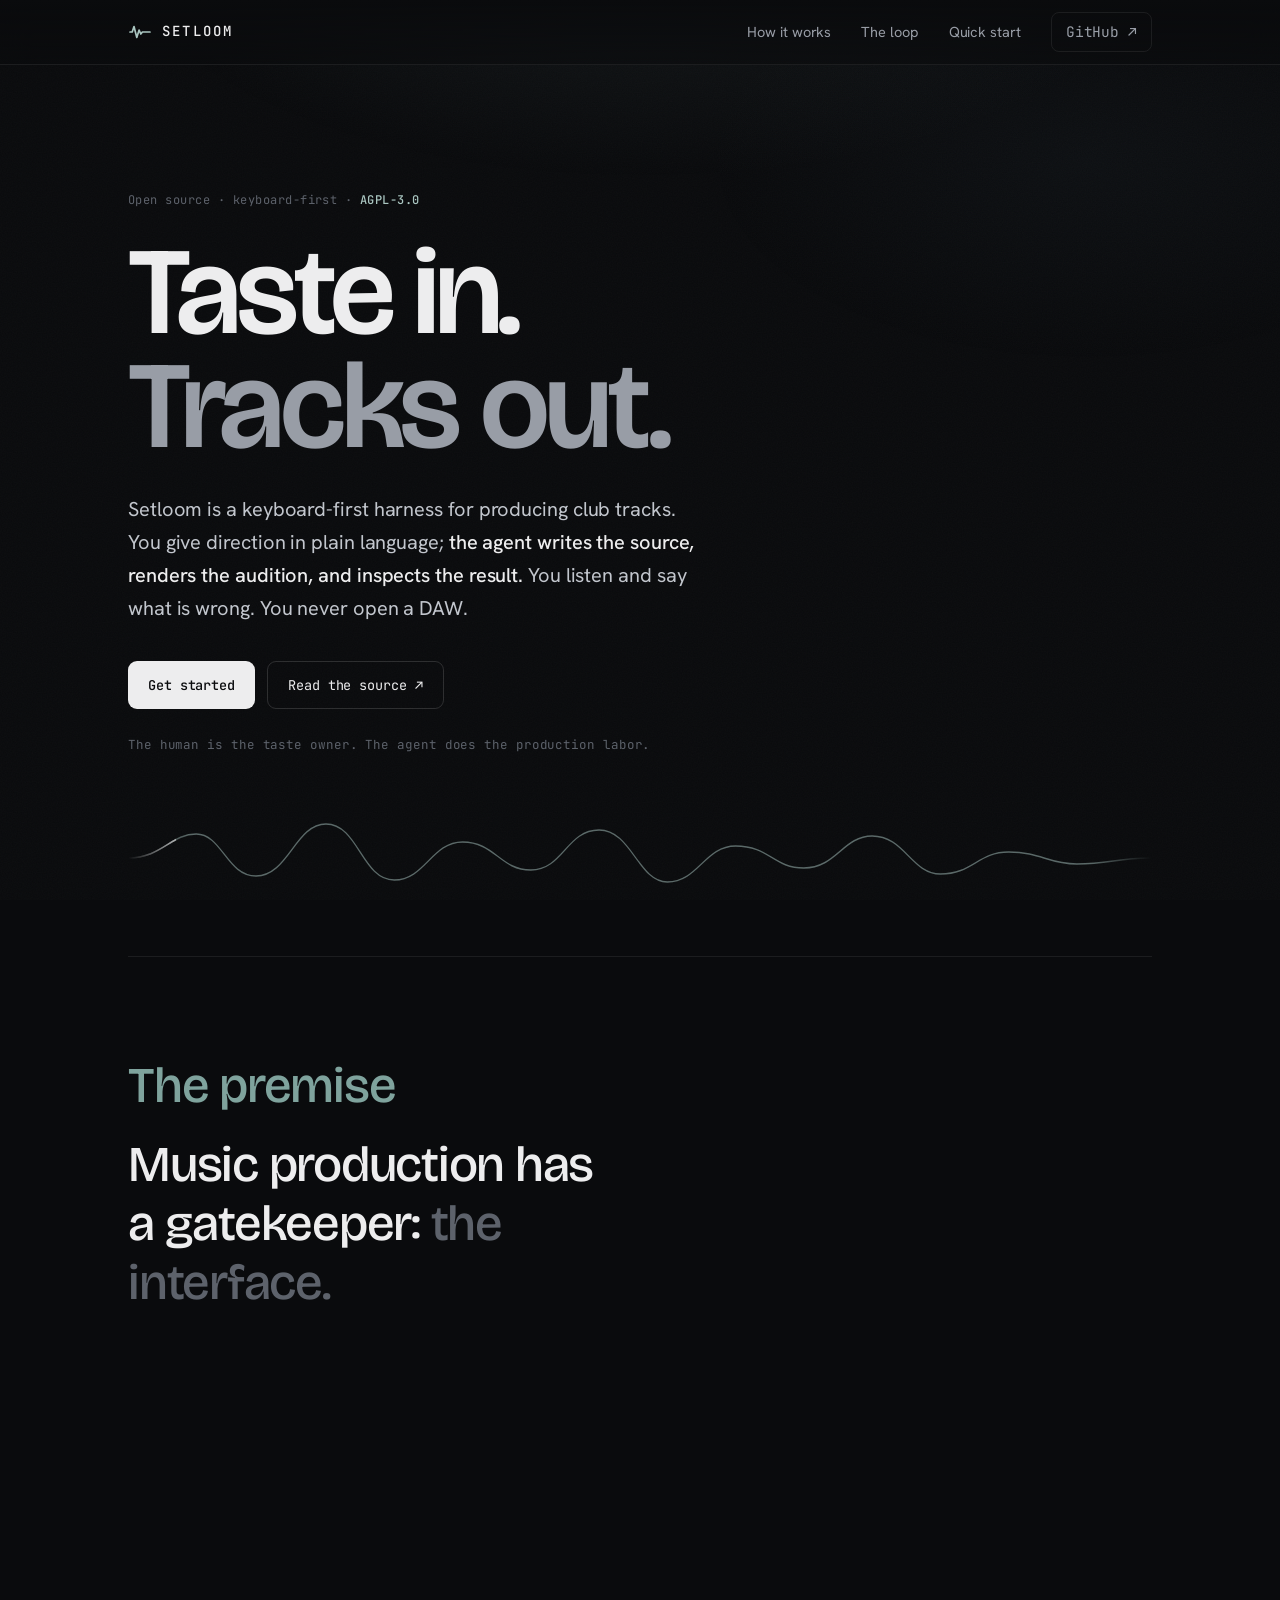
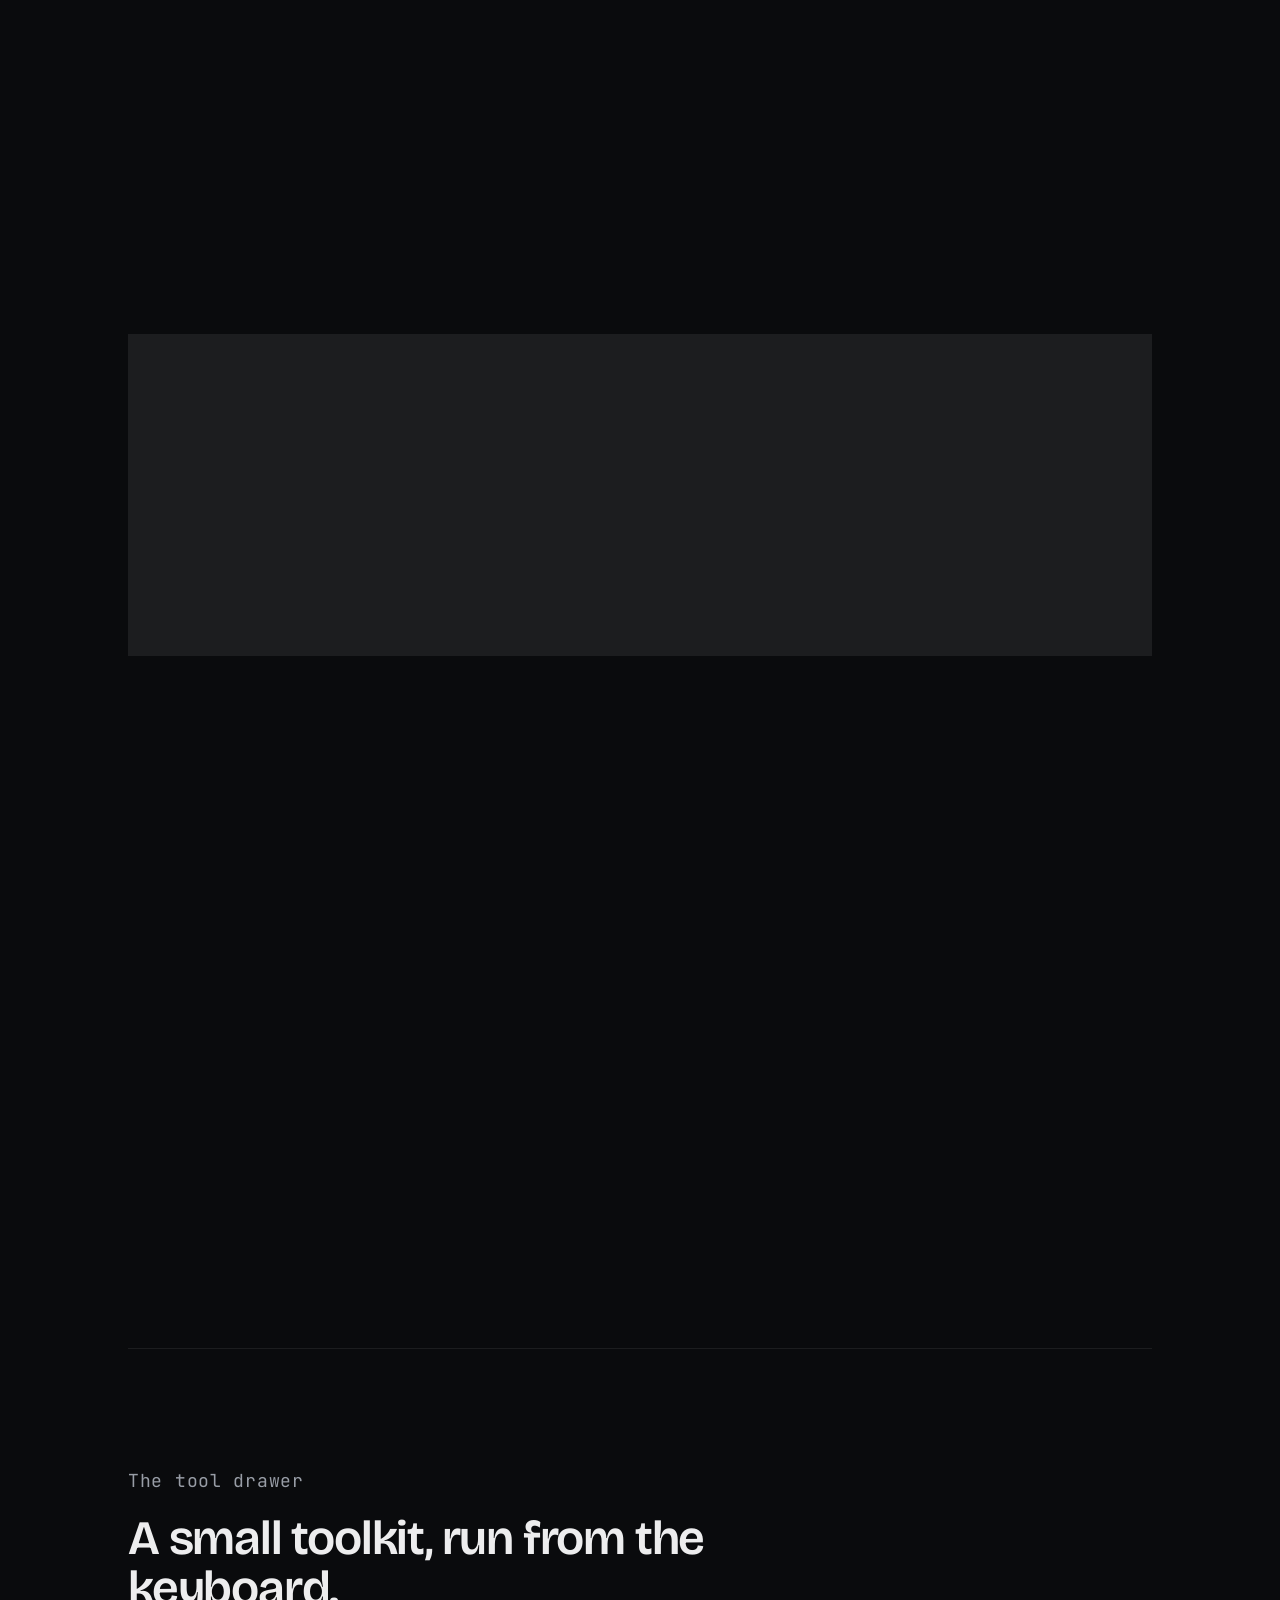
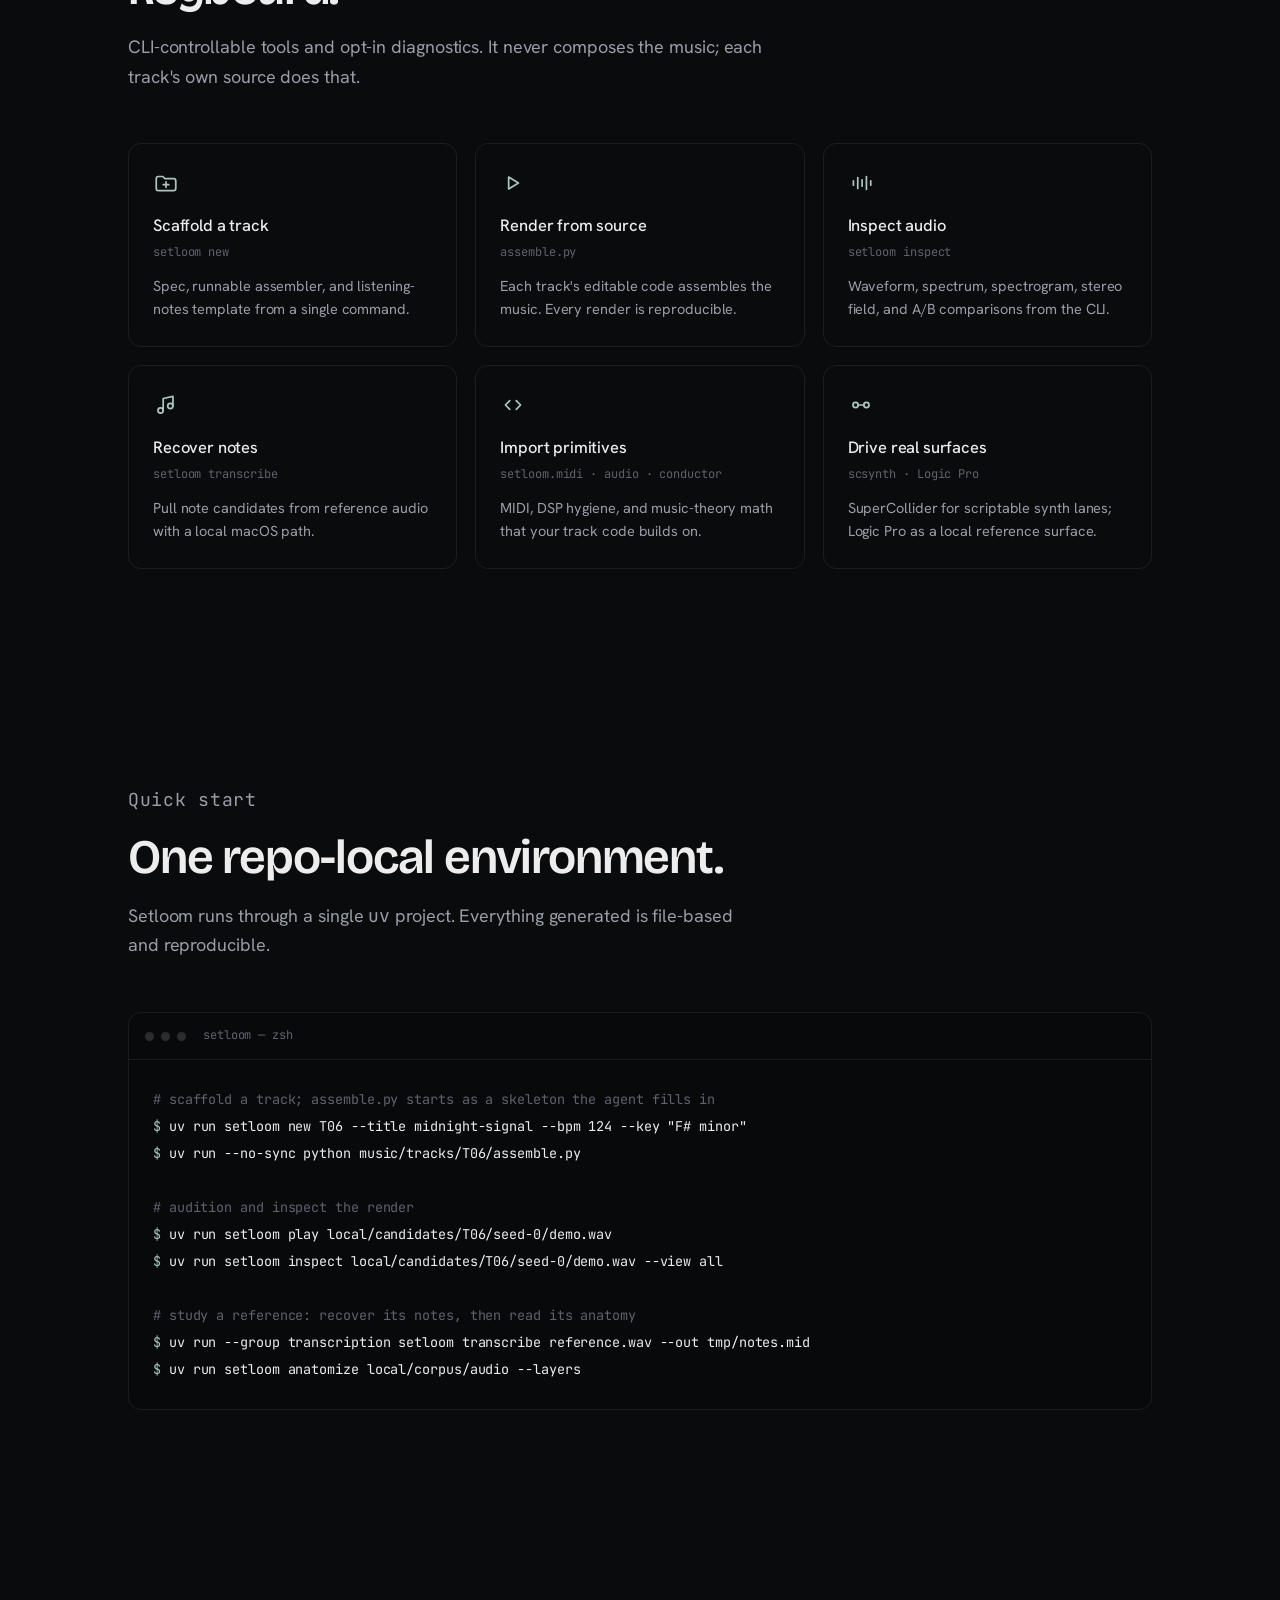
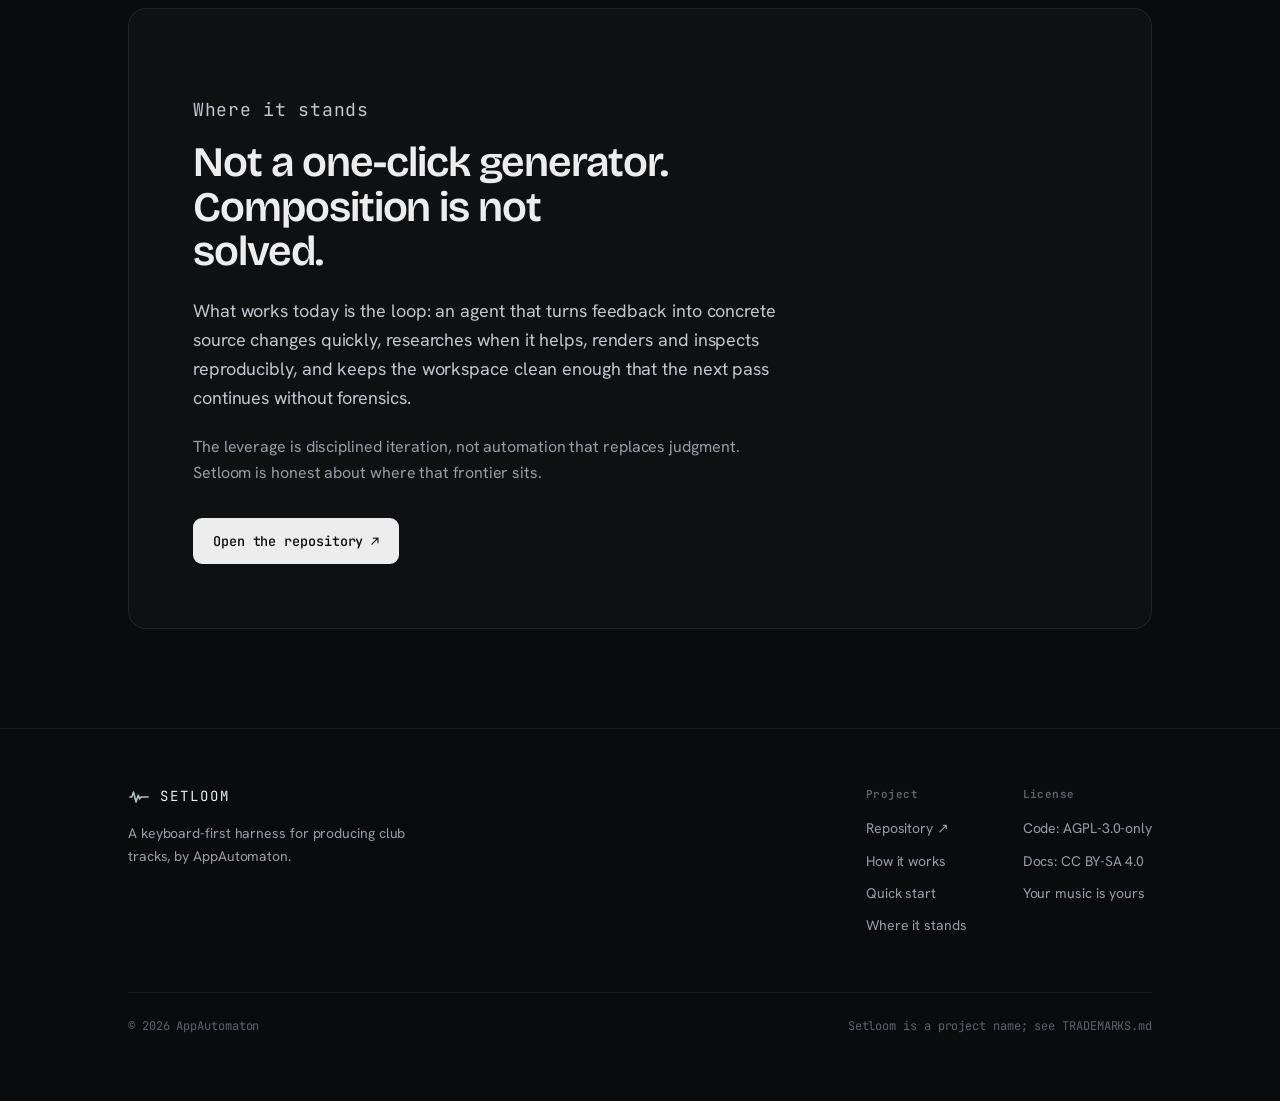
==== commit 841e05ad: "Name the canonical address, describe the project, and link back to the catalog The page now names it" ====
--- a/site/index.html
+++ b/site/index.html
@@ -6,9 +6,30 @@
 <meta name="viewport" content="width=device-width, initial-scale=1.0" />
 <title>Setloom — Taste in. Tracks out.</title>
 <meta name="description" content="A keyboard-first harness for producing club tracks. You give direction in plain language; the agent writes the source, renders the audition, and inspects the result." />
+<link rel="canonical" href="https://appautomaton.renocrypt.com/setloom/" />
 <meta property="og:title" content="Setloom — Taste in. Tracks out." />
 <meta property="og:description" content="A keyboard-first harness for producing club tracks. You own every listening decision; the agent does the production labor." />
 <meta property="og:type" content="website" />
+<meta property="og:url" content="https://appautomaton.renocrypt.com/setloom/" />
+<script type="application/ld+json">
+{
+  "@context": "https://schema.org",
+  "@type": "SoftwareSourceCode",
+  "@id": "https://appautomaton.renocrypt.com/setloom/#project",
+  "name": "Setloom",
+  "description": "Taste-first club-music production that automates everything but the judgment. You direct in plain language and the agent writes each track's source, drives the synths, renders, and inspects. Keyboard-first, no DAW.",
+  "url": "https://appautomaton.renocrypt.com/setloom/",
+  "codeRepository": "https://github.com/appautomaton/setloom",
+  "programmingLanguage": "Python",
+  "license": "https://www.gnu.org/licenses/agpl-3.0.html",
+  "isPartOf": { "@id": "https://appautomaton.renocrypt.com/#website" },
+  "author": {
+    "@type": "Organization",
+    "name": "App Automaton",
+    "url": "https://appautomaton.renocrypt.com/"
+  }
+}
+</script>
 <meta name="theme-color" content="#0a0b0d" />
 <link rel="icon" href="data:image/svg+xml,%3Csvg xmlns='http://www.w3.org/2000/svg' viewBox='0 0 32 32'%3E%3Crect width='32' height='32' rx='8' fill='%230a0b0d'/%3E%3Cpath d='M5 16h3l2-6 3 12 2.5-8 2 4 2-2h4.5' fill='none' stroke='%23a9c6c2' stroke-width='1.8' stroke-linecap='round' stroke-linejoin='round'/%3E%3C/svg%3E" />
 <link rel="preconnect" href="https://fonts.googleapis.com" />
@@ -437,7 +458,7 @@
           <svg viewBox="0 0 24 24" fill="none" stroke="currentColor" stroke-width="1.7" stroke-linecap="round" stroke-linejoin="round" aria-hidden="true"><path d="M2 12h2.2l1.8-5.5 2.8 11 2.3-7.5 1.7 4 1.6-2H22"/></svg>
           SETLOOM
         </div>
-        <p>A keyboard-first harness for producing club tracks, by AppAutomaton.</p>
+        <p>A keyboard-first harness for producing club tracks, by <a href="https://appautomaton.renocrypt.com/">AppAutomaton</a>.</p>
       </div>
       <div class="foot-cols">
         <div class="foot-col">
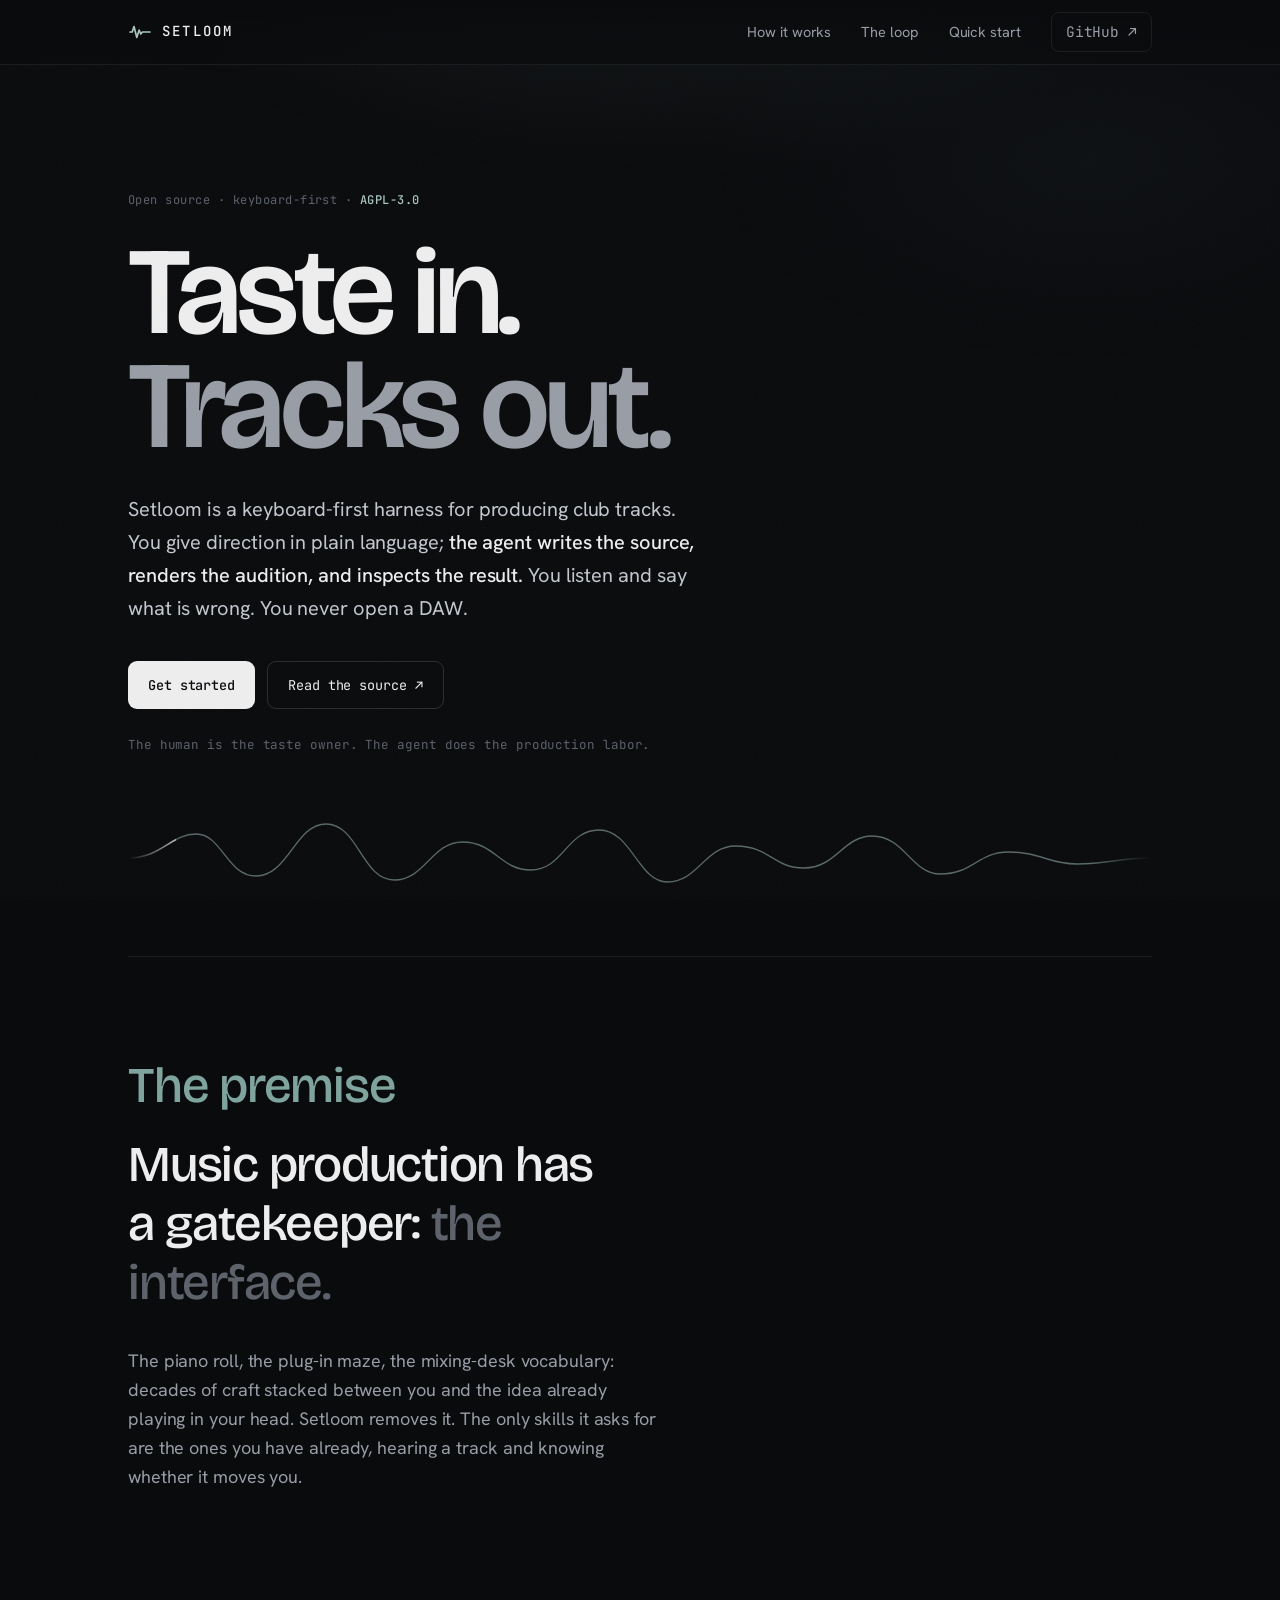
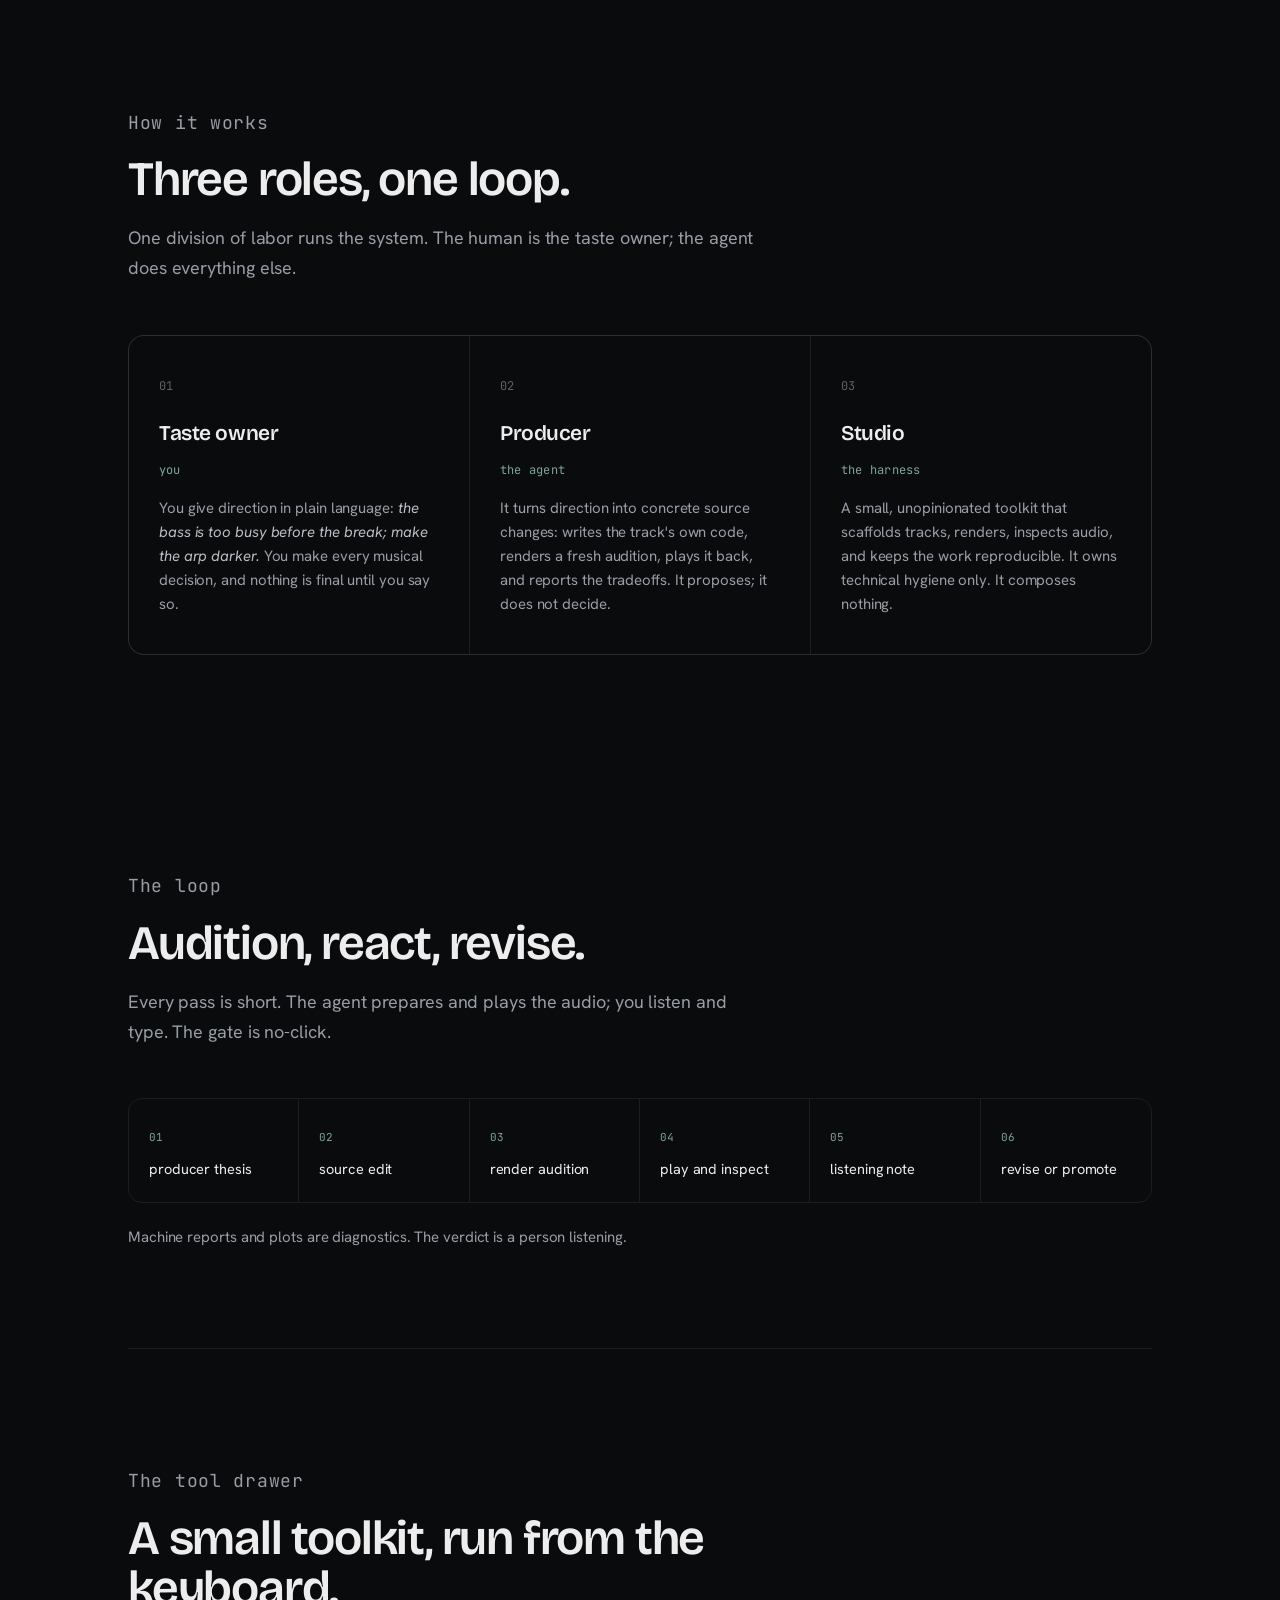
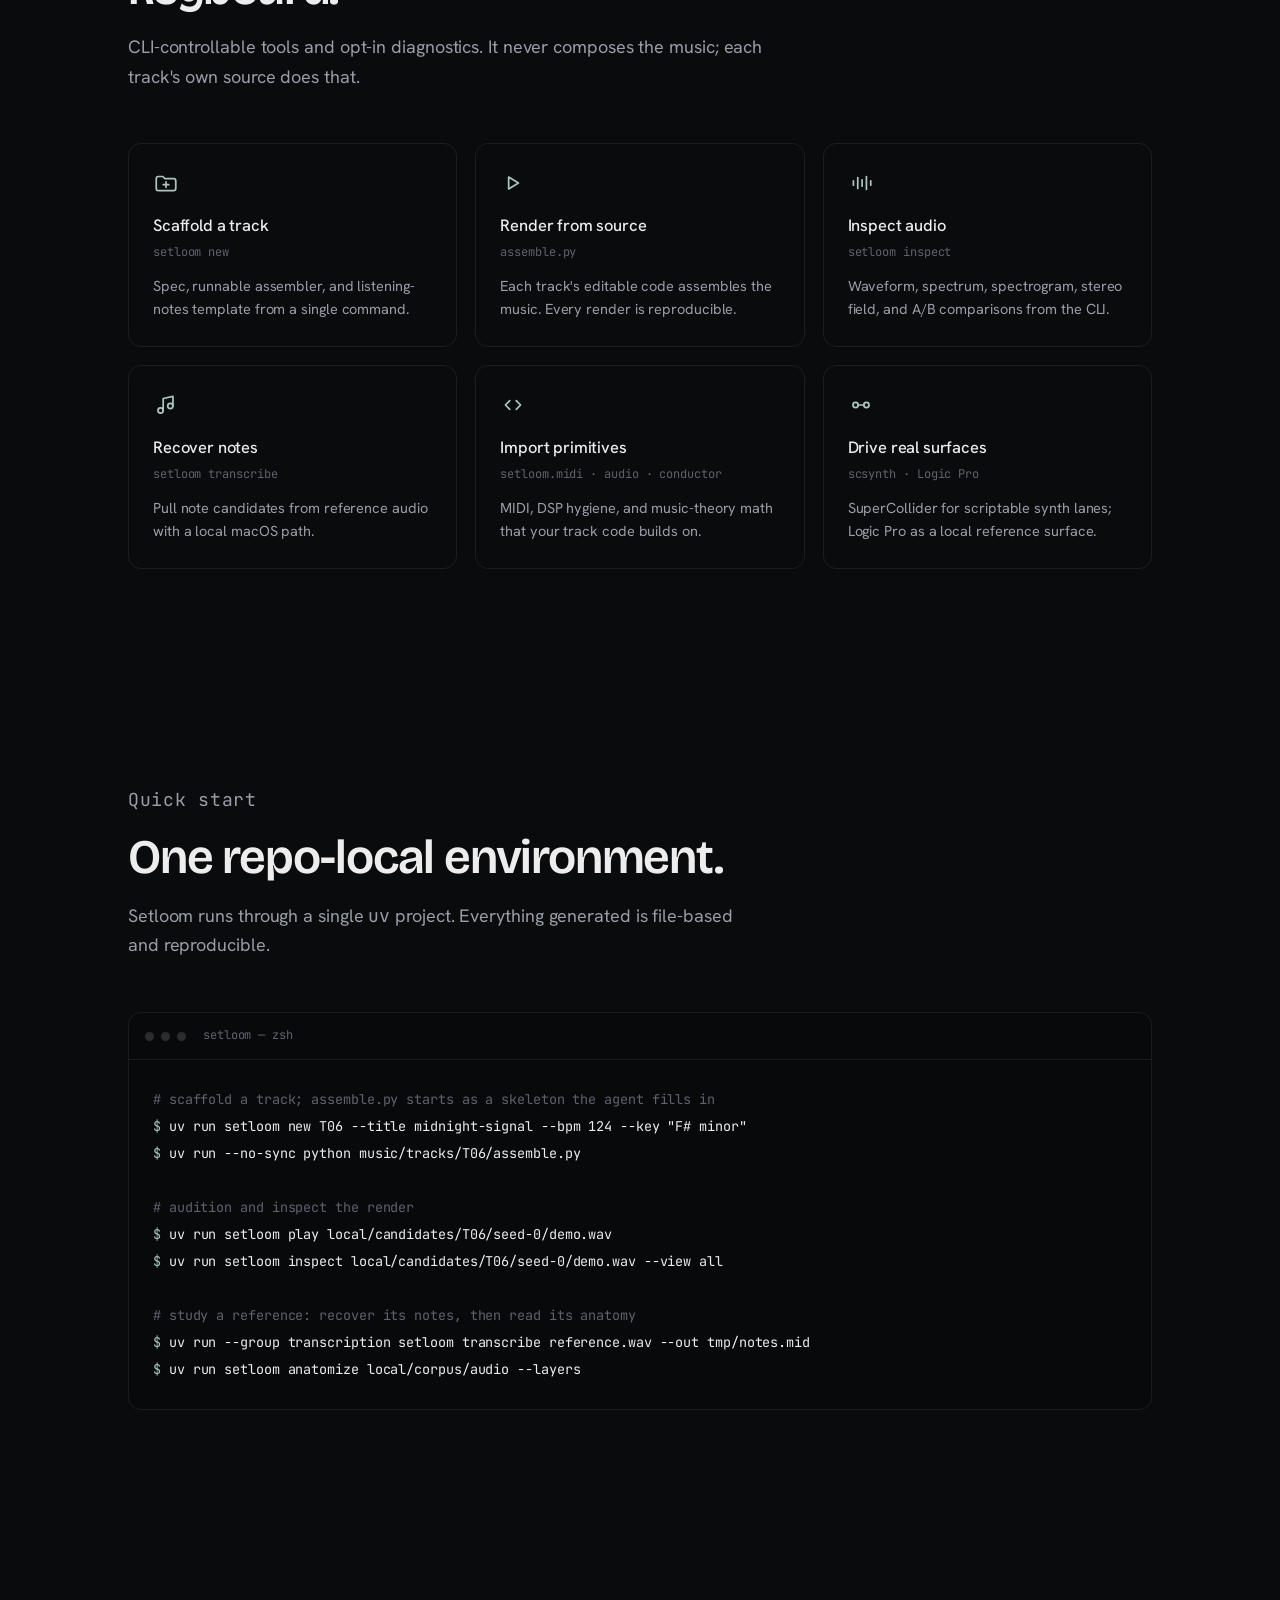
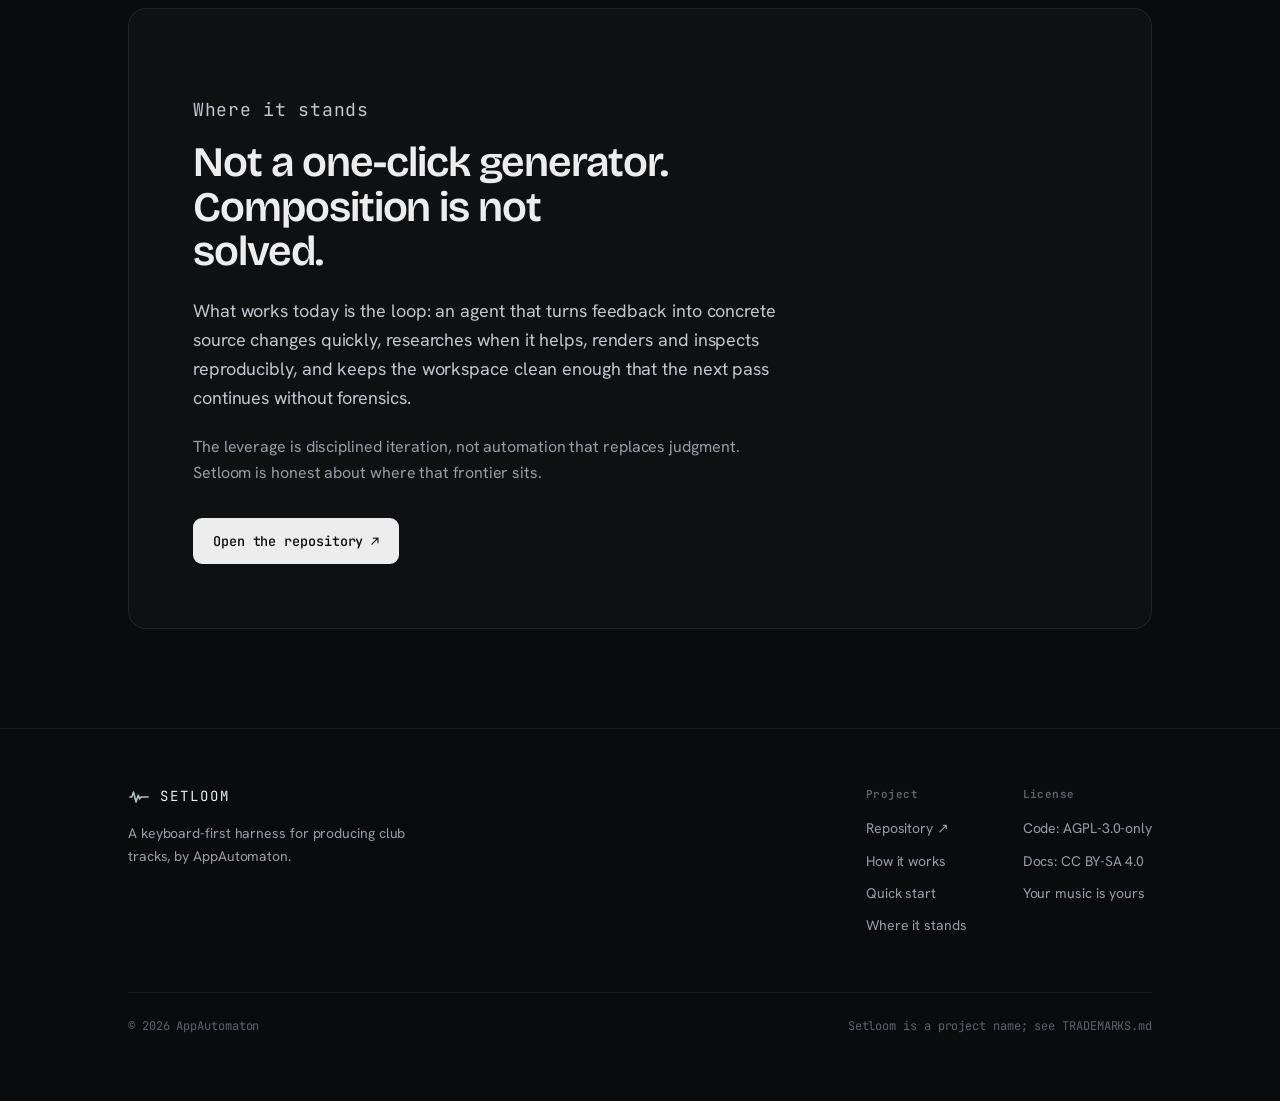
==== commit 69d387c6: "Update public website references to appautomaton.com" ====
--- a/site/index.html
+++ b/site/index.html
@@ -6,27 +6,27 @@
 <meta name="viewport" content="width=device-width, initial-scale=1.0" />
 <title>Setloom — Taste in. Tracks out.</title>
 <meta name="description" content="A keyboard-first harness for producing club tracks. You give direction in plain language; the agent writes the source, renders the audition, and inspects the result." />
-<link rel="canonical" href="https://appautomaton.renocrypt.com/setloom/" />
+<link rel="canonical" href="https://appautomaton.com/setloom/" />
 <meta property="og:title" content="Setloom — Taste in. Tracks out." />
 <meta property="og:description" content="A keyboard-first harness for producing club tracks. You own every listening decision; the agent does the production labor." />
 <meta property="og:type" content="website" />
-<meta property="og:url" content="https://appautomaton.renocrypt.com/setloom/" />
+<meta property="og:url" content="https://appautomaton.com/setloom/" />
 <script type="application/ld+json">
 {
   "@context": "https://schema.org",
   "@type": "SoftwareSourceCode",
-  "@id": "https://appautomaton.renocrypt.com/setloom/#project",
+  "@id": "https://appautomaton.com/setloom/#project",
   "name": "Setloom",
   "description": "Taste-first club-music production that automates everything but the judgment. You direct in plain language and the agent writes each track's source, drives the synths, renders, and inspects. Keyboard-first, no DAW.",
-  "url": "https://appautomaton.renocrypt.com/setloom/",
+  "url": "https://appautomaton.com/setloom/",
   "codeRepository": "https://github.com/appautomaton/setloom",
   "programmingLanguage": "Python",
   "license": "https://www.gnu.org/licenses/agpl-3.0.html",
-  "isPartOf": { "@id": "https://appautomaton.renocrypt.com/#website" },
+  "isPartOf": { "@id": "https://appautomaton.com/#website" },
   "author": {
     "@type": "Organization",
     "name": "App Automaton",
-    "url": "https://appautomaton.renocrypt.com/"
+    "url": "https://appautomaton.com/"
   }
 }
 </script>
@@ -458,7 +458,7 @@
           <svg viewBox="0 0 24 24" fill="none" stroke="currentColor" stroke-width="1.7" stroke-linecap="round" stroke-linejoin="round" aria-hidden="true"><path d="M2 12h2.2l1.8-5.5 2.8 11 2.3-7.5 1.7 4 1.6-2H22"/></svg>
           SETLOOM
         </div>
-        <p>A keyboard-first harness for producing club tracks, by <a href="https://appautomaton.renocrypt.com/">AppAutomaton</a>.</p>
+        <p>A keyboard-first harness for producing club tracks, by <a href="https://appautomaton.com/">AppAutomaton</a>.</p>
       </div>
       <div class="foot-cols">
         <div class="foot-col">
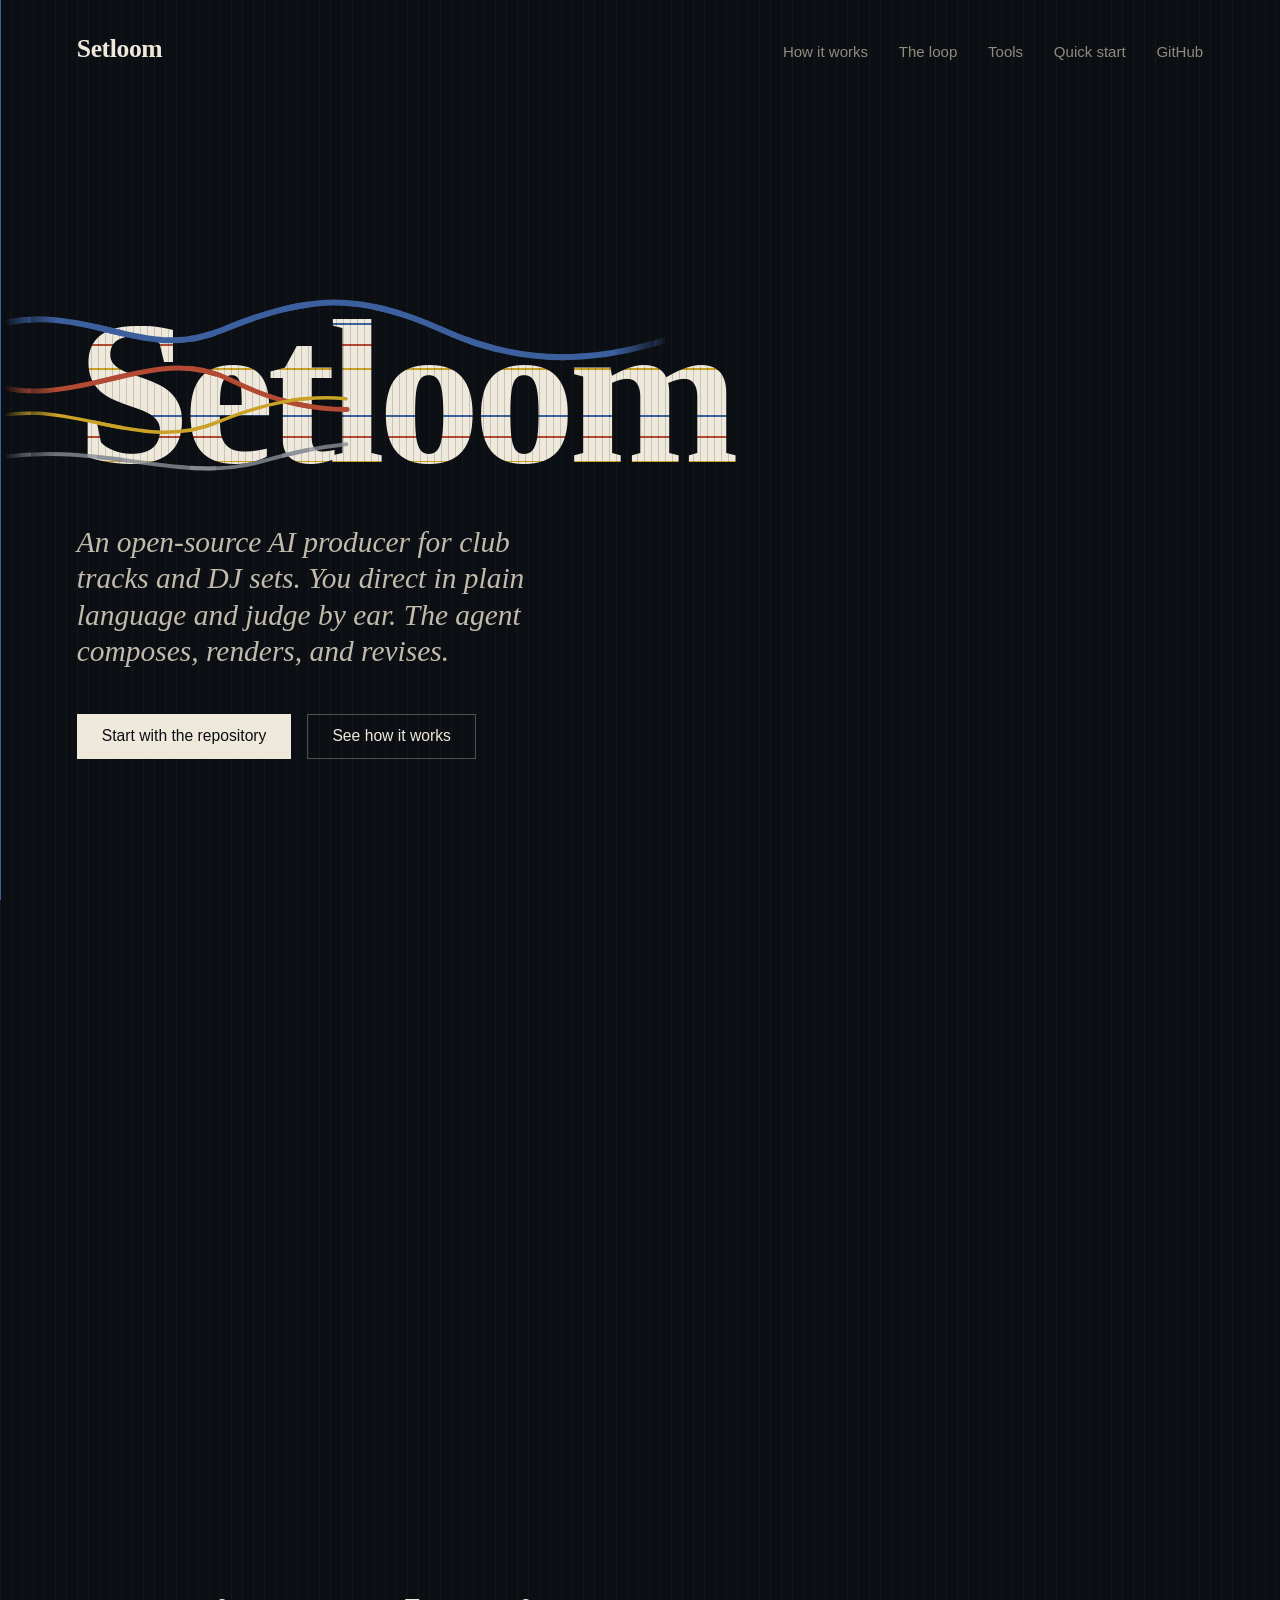
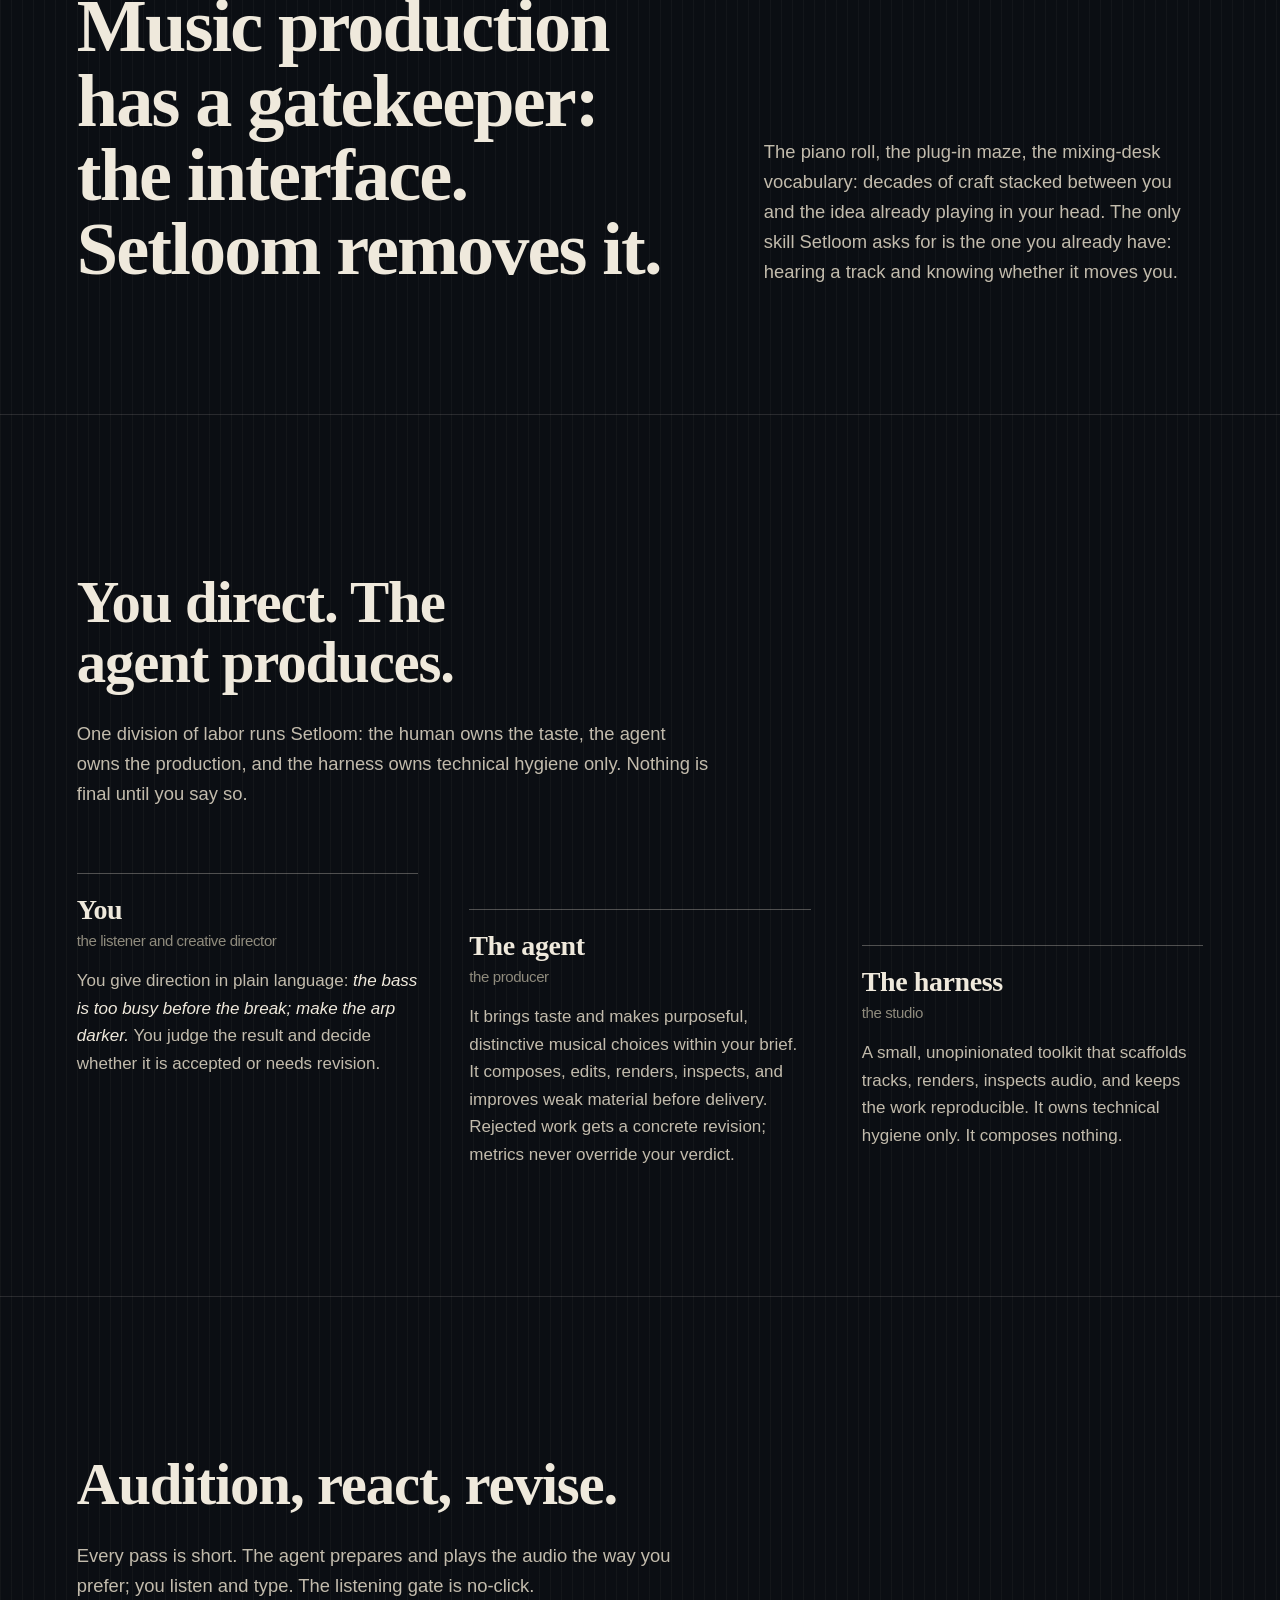
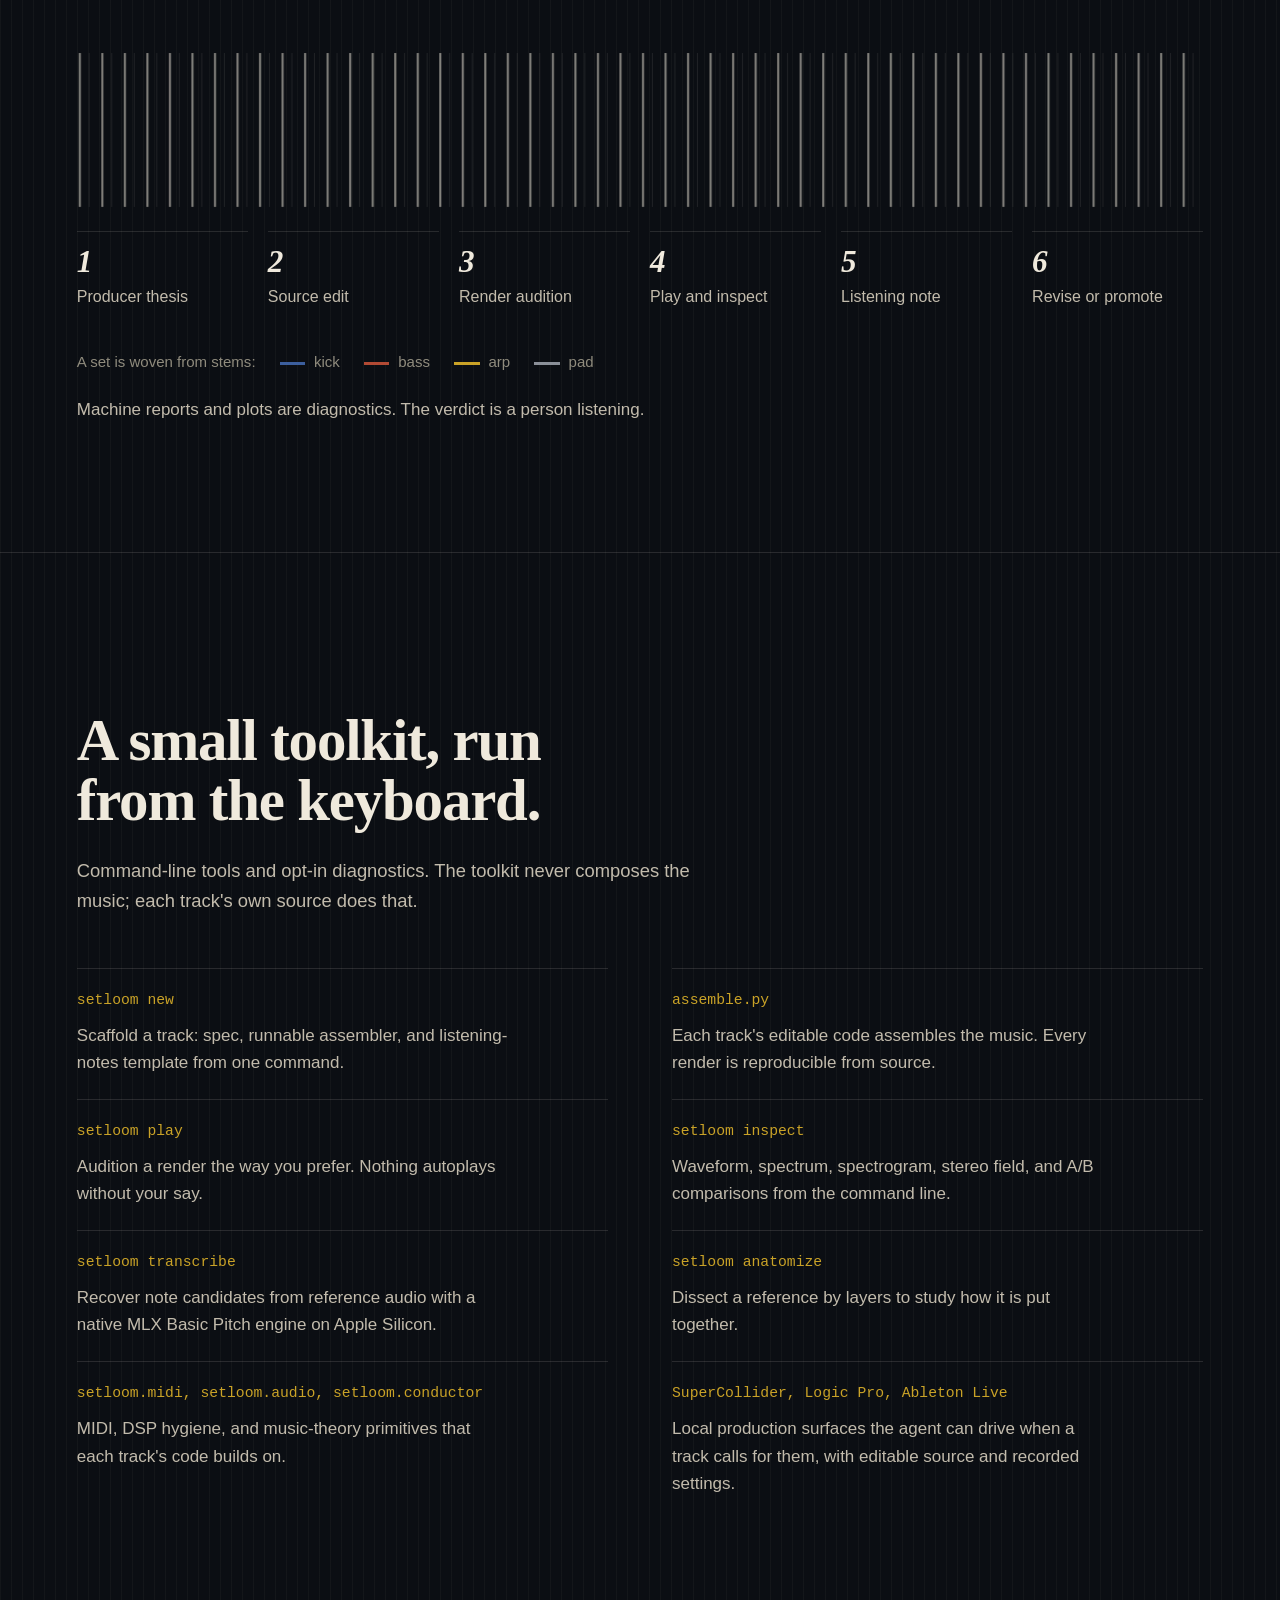
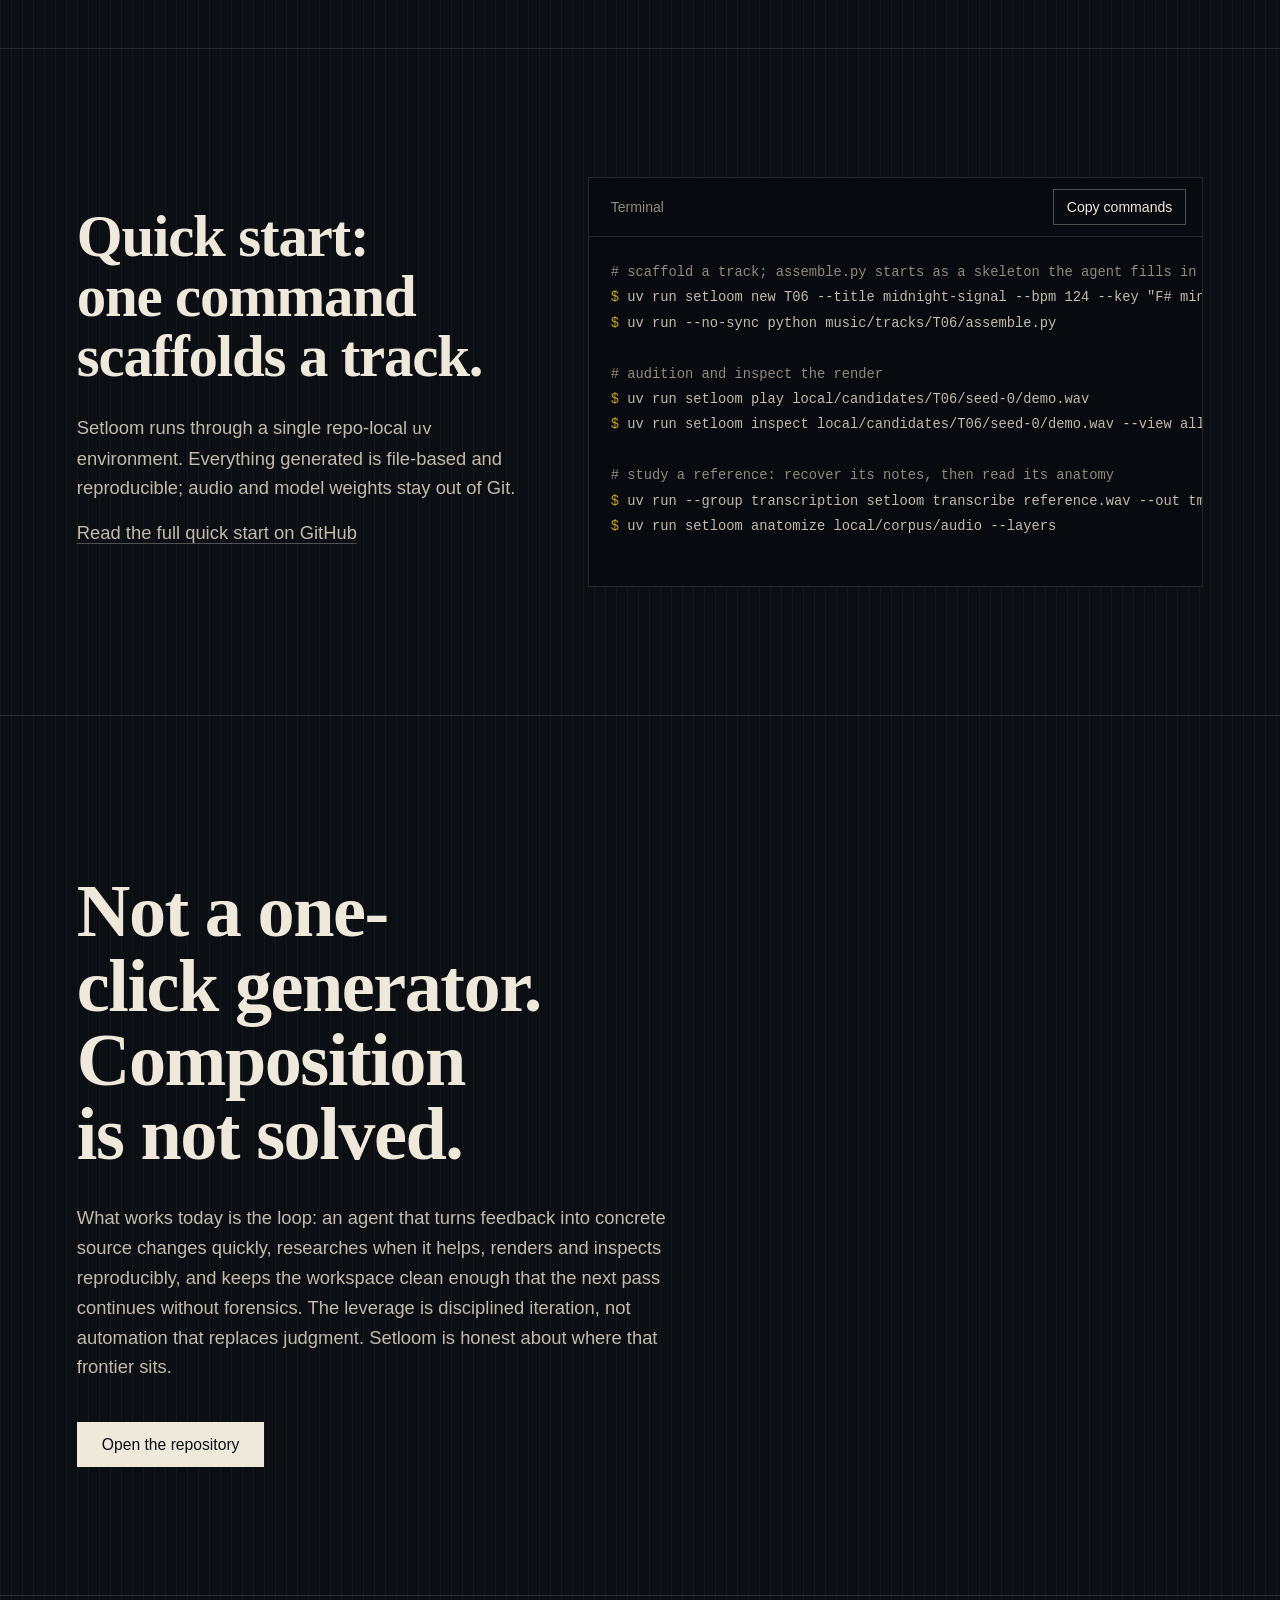
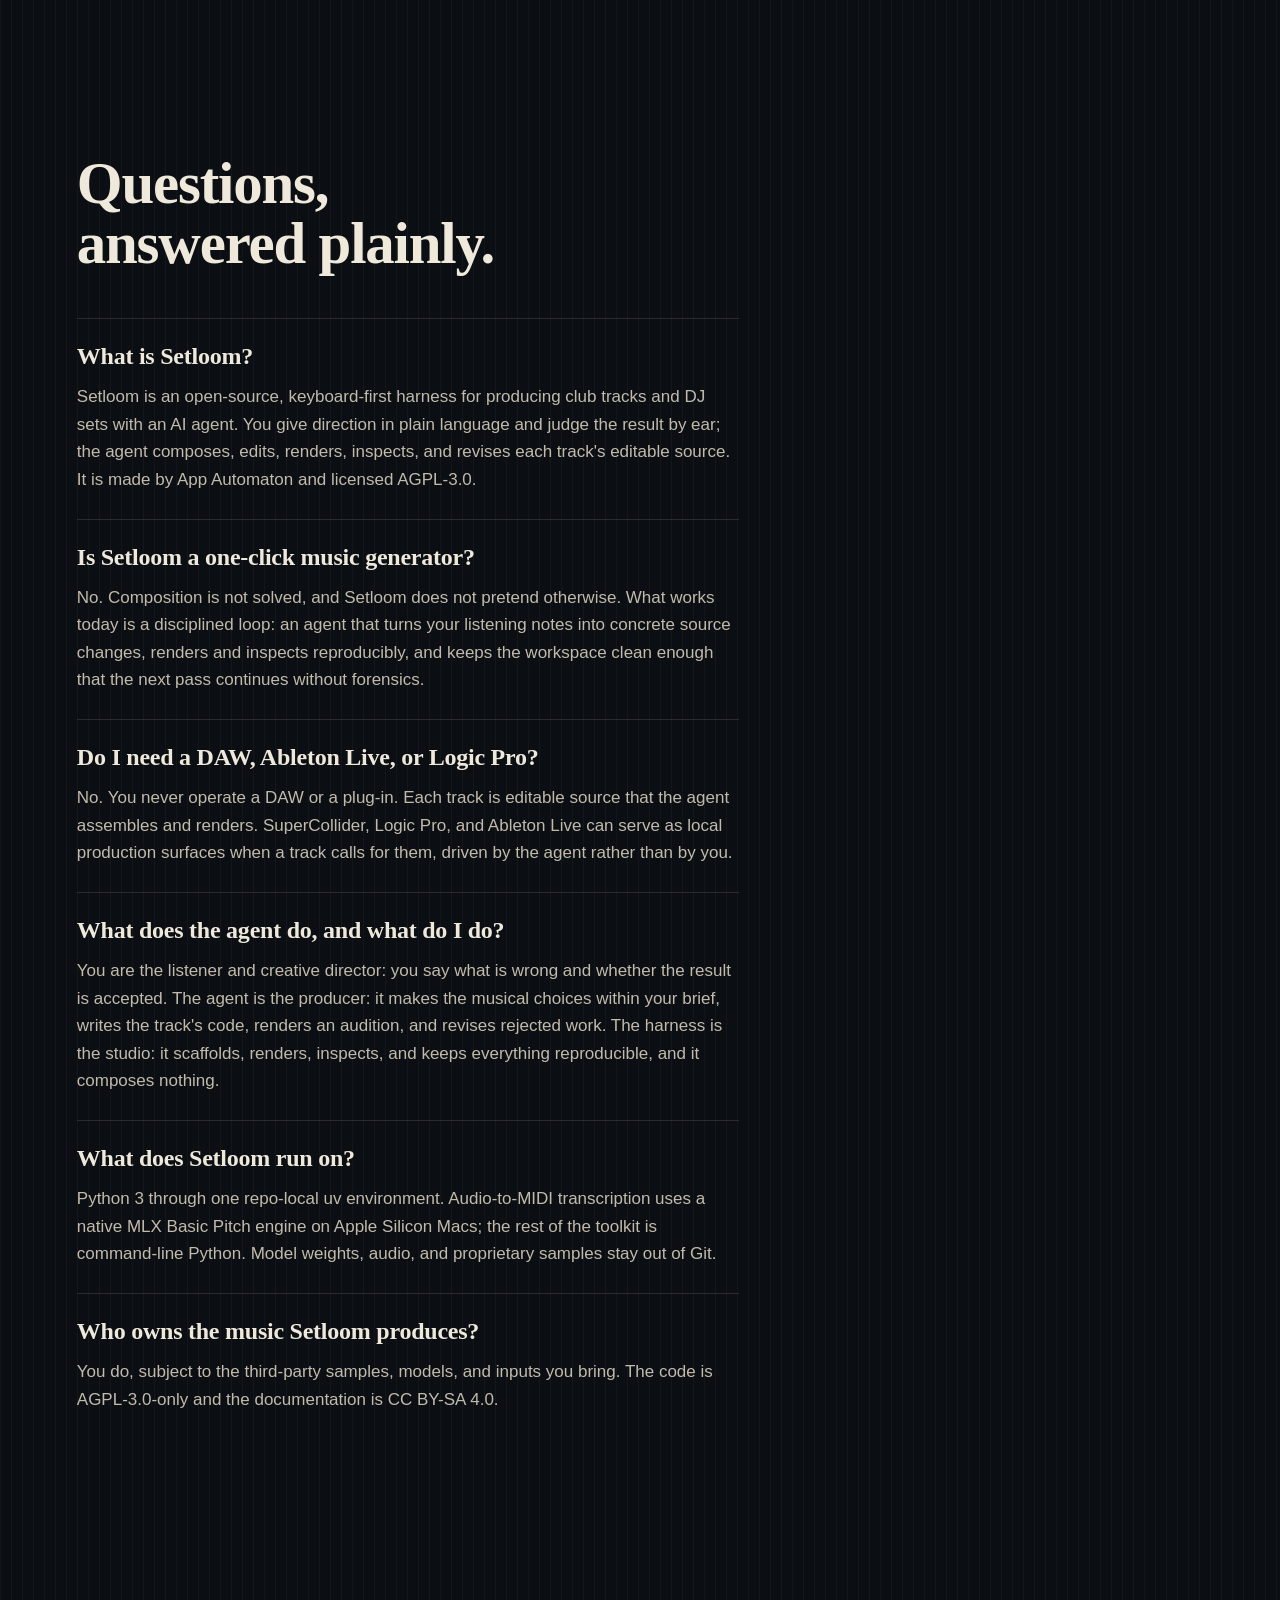
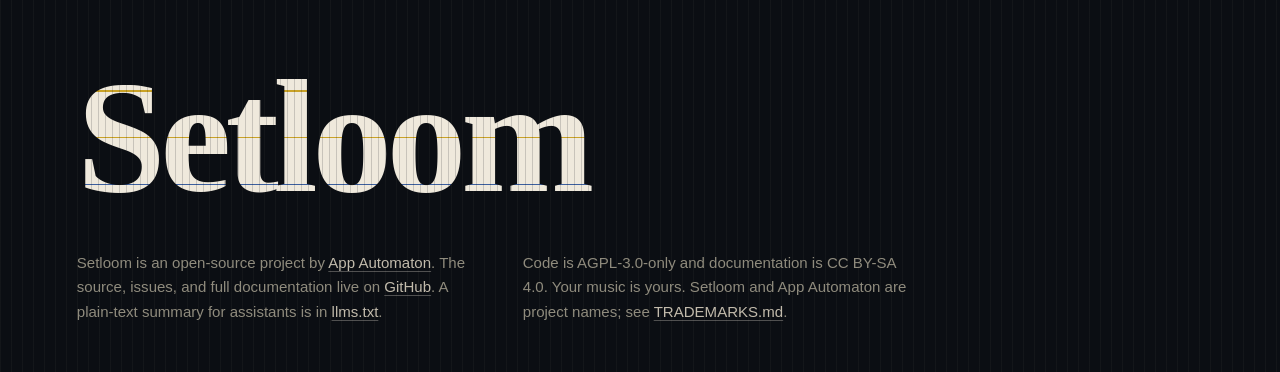
==== commit 4078853c: "site: rebuild the landing page around the loom The page was a generic dark template: stock accent co" ====
--- a/site/index.html
+++ b/site/index.html
@@ -2,486 +2,477 @@
 <!-- SPDX-License-Identifier: CC-BY-SA-4.0 -->
 <html lang="en">
 <head>
-<meta charset="UTF-8" />
-<meta name="viewport" content="width=device-width, initial-scale=1.0" />
-<title>Setloom — Taste in. Tracks out.</title>
-<meta name="description" content="A keyboard-first harness for producing club tracks. You give direction in plain language; the agent writes the source, renders the audition, and inspects the result." />
-<link rel="canonical" href="https://appautomaton.com/setloom/" />
-<meta property="og:title" content="Setloom — Taste in. Tracks out." />
-<meta property="og:description" content="A keyboard-first harness for producing club tracks. You own every listening decision; the agent does the production labor." />
-<meta property="og:type" content="website" />
-<meta property="og:url" content="https://appautomaton.com/setloom/" />
+<meta charset="utf-8">
+<meta name="viewport" content="width=device-width, initial-scale=1">
+<title>Setloom: AI Music Production Agent for Club Tracks and DJ Sets</title>
+<meta name="description" content="Open-source, keyboard-first music production: an AI agent composes, renders, and revises club tracks from your plain-language direction. No DAW required.">
+<link rel="canonical" href="https://appautomaton.com/setloom/">
+<meta name="robots" content="index, follow, max-image-preview:large, max-snippet:-1">
+<meta name="author" content="App Automaton">
+<meta name="color-scheme" content="dark">
+<meta name="theme-color" content="#0b0e13">
+<meta property="og:type" content="website">
+<meta property="og:site_name" content="Setloom">
+<meta property="og:locale" content="en_US">
+<meta property="og:title" content="Setloom: AI Music Production Agent for Club Tracks and DJ Sets">
+<meta property="og:description" content="You direct in plain language and judge by ear. The agent composes, renders, and revises. Open source, keyboard first, no DAW.">
+<meta property="og:url" content="https://appautomaton.com/setloom/">
+<meta property="og:image" content="https://appautomaton.com/setloom/og-card.png">
+<meta property="og:image:type" content="image/png">
+<meta property="og:image:width" content="1200">
+<meta property="og:image:height" content="630">
+<meta property="og:image:alt" content="The Setloom wordmark cut from woven linen, dyed threads passing through it on an indigo ground">
+<meta name="twitter:card" content="summary_large_image">
+<meta name="twitter:title" content="Setloom: AI Music Production Agent for Club Tracks and DJ Sets">
+<meta name="twitter:description" content="You direct in plain language and judge by ear. The agent composes, renders, and revises. Open source, keyboard first, no DAW.">
+<meta name="twitter:image" content="https://appautomaton.com/setloom/og-card.png">
+<meta name="twitter:image:alt" content="The Setloom wordmark cut from woven linen, dyed threads passing through it on an indigo ground">
+<link rel="icon" href="assets/mark.svg" type="image/svg+xml">
+<link rel="apple-touch-icon" href="assets/touch-icon.png">
+<link rel="preconnect" href="https://api.fontshare.com">
+<link rel="preconnect" href="https://cdn.fontshare.com" crossorigin>
+<link rel="stylesheet" href="https://api.fontshare.com/v2/css?f[]=zodiak@400,401,700,701,900&amp;f[]=author@400,401,500,600&amp;display=swap">
+<link rel="stylesheet" href="assets/style.css">
 <script type="application/ld+json">
 {
   "@context": "https://schema.org",
-  "@type": "SoftwareSourceCode",
-  "@id": "https://appautomaton.com/setloom/#project",
-  "name": "Setloom",
-  "description": "Taste-first club-music production that automates everything but the judgment. You direct in plain language and the agent writes each track's source, drives the synths, renders, and inspects. Keyboard-first, no DAW.",
-  "url": "https://appautomaton.com/setloom/",
-  "codeRepository": "https://github.com/appautomaton/setloom",
-  "programmingLanguage": "Python",
-  "license": "https://www.gnu.org/licenses/agpl-3.0.html",
-  "isPartOf": { "@id": "https://appautomaton.com/#website" },
-  "author": {
-    "@type": "Organization",
-    "name": "App Automaton",
-    "url": "https://appautomaton.com/"
-  }
+  "@graph": [
+    {
+      "@type": "Organization",
+      "@id": "https://appautomaton.com/#org",
+      "name": "App Automaton",
+      "url": "https://appautomaton.com/",
+      "logo": {
+        "@type": "ImageObject",
+        "url": "https://appautomaton.com/assets/mark.svg"
+      },
+      "sameAs": [
+        "https://github.com/appautomaton"
+      ]
+    },
+    {
+      "@type": "WebSite",
+      "@id": "https://appautomaton.com/#website",
+      "name": "App Automaton",
+      "url": "https://appautomaton.com/",
+      "publisher": {
+        "@id": "https://appautomaton.com/#org"
+      }
+    },
+    {
+      "@type": "WebPage",
+      "@id": "https://appautomaton.com/setloom/#webpage",
+      "url": "https://appautomaton.com/setloom/",
+      "name": "Setloom: AI Music Production Agent for Club Tracks and DJ Sets",
+      "description": "Open-source, keyboard-first music production: an AI agent composes, renders, and revises club tracks from your plain-language direction. No DAW required.",
+      "inLanguage": "en",
+      "isPartOf": {
+        "@id": "https://appautomaton.com/#website"
+      },
+      "about": {
+        "@id": "https://appautomaton.com/setloom/#project"
+      },
+      "primaryImageOfPage": {
+        "@id": "https://appautomaton.com/setloom/#primaryimage"
+      },
+      "breadcrumb": {
+        "@id": "https://appautomaton.com/setloom/#breadcrumb"
+      },
+      "datePublished": "2026-06-20",
+      "dateModified": "2026-09-10",
+      "mainEntity": {
+        "@id": "https://appautomaton.com/setloom/#project"
+      }
+    },
+    {
+      "@type": "ImageObject",
+      "@id": "https://appautomaton.com/setloom/#primaryimage",
+      "url": "https://appautomaton.com/setloom/og-card.png",
+      "contentUrl": "https://appautomaton.com/setloom/og-card.png",
+      "width": 1200,
+      "height": 630,
+      "caption": "The Setloom wordmark cut from woven linen, dyed threads passing through it on an indigo ground"
+    },
+    {
+      "@type": "BreadcrumbList",
+      "@id": "https://appautomaton.com/setloom/#breadcrumb",
+      "itemListElement": [
+        {
+          "@type": "ListItem",
+          "position": 1,
+          "name": "App Automaton",
+          "item": "https://appautomaton.com/"
+        },
+        {
+          "@type": "ListItem",
+          "position": 2,
+          "name": "Setloom",
+          "item": "https://appautomaton.com/setloom/"
+        }
+      ]
+    },
+    {
+      "@type": "SoftwareSourceCode",
+      "@id": "https://appautomaton.com/setloom/#project",
+      "name": "Setloom",
+      "description": "An open-source, keyboard-first harness for producing club tracks and DJ sets with an AI agent. The human directs in plain language and judges by ear; the agent composes, renders, inspects, and revises each track's editable source. No DAW or plug-in is operated by the user.",
+      "url": "https://appautomaton.com/setloom/",
+      "codeRepository": "https://github.com/appautomaton/setloom",
+      "programmingLanguage": "Python",
+      "runtimePlatform": "Python 3 with uv; MLX transcription on Apple Silicon macOS",
+      "license": "https://www.gnu.org/licenses/agpl-3.0.html",
+      "keywords": "AI music production, agentic AI, music production agent, club tracks, DJ sets, melodic techno, MIDI, SuperCollider, audio inspection, Basic Pitch transcription, keyboard-first, open source",
+      "isPartOf": {
+        "@id": "https://appautomaton.com/#website"
+      },
+      "author": {
+        "@id": "https://appautomaton.com/#org"
+      },
+      "maintainer": {
+        "@id": "https://appautomaton.com/#org"
+      },
+      "image": {
+        "@id": "https://appautomaton.com/setloom/#primaryimage"
+      },
+      "dateModified": "2026-09-10",
+      "alternateName": [
+        "Set Loom",
+        "setloom"
+      ],
+      "isAccessibleForFree": true,
+      "audience": {
+        "@type": "Audience",
+        "audienceType": "Music producers, DJs, and developers building agentic tools"
+      },
+      "targetProduct": {
+        "@type": "SoftwareApplication",
+        "name": "Setloom",
+        "applicationCategory": "MultimediaApplication",
+        "applicationSubCategory": "Music production",
+        "operatingSystem": "macOS, Linux",
+        "softwareRequirements": "Python 3 and uv; Apple Silicon macOS for audio-to-MIDI transcription",
+        "offers": {
+          "@type": "Offer",
+          "price": "0",
+          "priceCurrency": "USD"
+        }
+      },
+      "isBasedOn": {
+        "@type": "SoftwareSourceCode",
+        "name": "Basic Pitch",
+        "url": "https://github.com/spotify/basic-pitch"
+      }
+    },
+    {
+      "@type": "HowTo",
+      "@id": "https://appautomaton.com/setloom/#quickstart",
+      "name": "Install Setloom and scaffold your first track",
+      "description": "Setloom runs through a single repo-local uv environment. Everything generated is file-based and reproducible.",
+      "totalTime": "PT10M",
+      "tool": [
+        {
+          "@type": "HowToTool",
+          "name": "Python 3 with uv"
+        }
+      ],
+      "step": [
+        {
+          "@type": "HowToStep",
+          "position": 1,
+          "name": "Scaffold a track",
+          "text": "Run uv run setloom new T06 --title midnight-signal --bpm 124 --key \"F# minor\", then run its assemble.py. The assembler starts as a skeleton the agent fills in.",
+          "url": "https://appautomaton.com/setloom/#start"
+        },
+        {
+          "@type": "HowToStep",
+          "position": 2,
+          "name": "Audition and inspect the render",
+          "text": "Run uv run setloom play on the rendered candidate, then uv run setloom inspect with --view all to see waveform, spectrum, stereo field, and A/B comparisons.",
+          "url": "https://appautomaton.com/setloom/#start"
+        },
+        {
+          "@type": "HowToStep",
+          "position": 3,
+          "name": "Study a reference",
+          "text": "Run uv run setloom transcribe to recover note candidates from reference audio, then uv run setloom anatomize with --layers to read its anatomy.",
+          "url": "https://appautomaton.com/setloom/#start"
+        }
+      ]
+    },
+    {
+      "@type": "FAQPage",
+      "@id": "https://appautomaton.com/setloom/#faq",
+      "mainEntity": [
+        {
+          "@type": "Question",
+          "name": "What is Setloom?",
+          "acceptedAnswer": {
+            "@type": "Answer",
+            "text": "Setloom is an open-source, keyboard-first harness for producing club tracks and DJ sets with an AI agent. You give direction in plain language and judge the result by ear; the agent composes, edits, renders, inspects, and revises each track's editable source. It is made by App Automaton and licensed AGPL-3.0."
+          }
+        },
+        {
+          "@type": "Question",
+          "name": "Is Setloom a one-click music generator?",
+          "acceptedAnswer": {
+            "@type": "Answer",
+            "text": "No. Composition is not solved, and Setloom does not pretend otherwise. What works today is a disciplined loop: an agent that turns your listening notes into concrete source changes, renders and inspects reproducibly, and keeps the workspace clean enough that the next pass continues without forensics."
+          }
+        },
+        {
+          "@type": "Question",
+          "name": "Do I need a DAW, Ableton Live, or Logic Pro?",
+          "acceptedAnswer": {
+            "@type": "Answer",
+            "text": "No. You never operate a DAW or a plug-in. Each track is editable source that the agent assembles and renders. SuperCollider, Logic Pro, and Ableton Live can serve as local production surfaces when a track calls for them, driven by the agent rather than by you."
+          }
+        },
+        {
+          "@type": "Question",
+          "name": "What does the agent do, and what do I do?",
+          "acceptedAnswer": {
+            "@type": "Answer",
+            "text": "You are the listener and creative director: you say what is wrong and whether the result is accepted. The agent is the producer: it makes the musical choices within your brief, writes the track's code, renders an audition, and revises rejected work. The harness is the studio: it scaffolds, renders, inspects, and keeps everything reproducible, and it composes nothing."
+          }
+        },
+        {
+          "@type": "Question",
+          "name": "What does Setloom run on?",
+          "acceptedAnswer": {
+            "@type": "Answer",
+            "text": "Python 3 through one repo-local uv environment. Audio-to-MIDI transcription uses a native MLX Basic Pitch engine on Apple Silicon Macs; the rest of the toolkit is command-line Python. Model weights, audio, and proprietary samples stay out of Git."
+          }
+        },
+        {
+          "@type": "Question",
+          "name": "Who owns the music Setloom produces?",
+          "acceptedAnswer": {
+            "@type": "Answer",
+            "text": "You do, subject to the third-party samples, models, and inputs you bring. The code is AGPL-3.0-only and the documentation is CC BY-SA 4.0."
+          }
+        }
+      ]
+    }
+  ]
 }
 </script>
-<meta name="theme-color" content="#0a0b0d" />
-<link rel="icon" href="data:image/svg+xml,%3Csvg xmlns='http://www.w3.org/2000/svg' viewBox='0 0 32 32'%3E%3Crect width='32' height='32' rx='8' fill='%230a0b0d'/%3E%3Cpath d='M5 16h3l2-6 3 12 2.5-8 2 4 2-2h4.5' fill='none' stroke='%23a9c6c2' stroke-width='1.8' stroke-linecap='round' stroke-linejoin='round'/%3E%3C/svg%3E" />
-<link rel="preconnect" href="https://fonts.googleapis.com" />
-<link rel="preconnect" href="https://fonts.gstatic.com" crossorigin />
-<link href="https://fonts.googleapis.com/css2?family=Bricolage+Grotesque:opsz,wght@12..96,500;12..96,600;12..96,700&family=Hanken+Grotesk:wght@400;500&family=JetBrains+Mono:wght@400;500&display=swap" rel="stylesheet" />
-<style>
-  :root {
-    --bg: #0a0b0d;
-    --bg-soft: #0e0f12;
-    --panel: rgba(255, 255, 255, 0.022);
-    --panel-2: rgba(255, 255, 255, 0.04);
-    --text: #ededee;
-    --muted: #989da6;
-    --faint: #5d626b;
-    --line: rgba(255, 255, 255, 0.075);
-    --line-strong: rgba(255, 255, 255, 0.14);
-    --accent: #aac6c1;        /* low-chroma cool sage, used sparingly */
-    --accent-deep: #7fa39d;
-    --display: "Bricolage Grotesque", Georgia, serif;
-    --body: "Hanken Grotesk", system-ui, sans-serif;
-    --mono: "JetBrains Mono", ui-monospace, monospace;
-    --maxw: 1080px;
-    --ease: cubic-bezier(0.22, 1, 0.36, 1);
-  }
-
-  * { box-sizing: border-box; margin: 0; padding: 0; }
-  html { scroll-behavior: smooth; -webkit-text-size-adjust: 100%; }
-  body {
-    background: var(--bg);
-    color: var(--text);
-    font-family: var(--body);
-    font-size: 17px;
-    line-height: 1.65;
-    letter-spacing: -0.005em;
-    -webkit-font-smoothing: antialiased;
-    text-rendering: optimizeLegibility;
-    overflow-x: hidden;
-  }
-
-  /* Ambient depth: a single soft cool glow near the top, plus fine grain. Whispered, not a show. */
-  body::before {
-    content: "";
-    position: fixed;
-    inset: 0;
-    z-index: -2;
-    background:
-      radial-gradient(60% 40% at 50% -8%, rgba(120, 150, 150, 0.10), transparent 70%),
-      radial-gradient(40% 30% at 85% 18%, rgba(90, 120, 140, 0.05), transparent 75%);
-  }
-  body::after {
-    content: "";
-    position: fixed;
-    inset: 0;
-    z-index: -1;
-    pointer-events: none;
-    opacity: 0.03;
-    background-image: url("data:image/svg+xml,%3Csvg xmlns='http://www.w3.org/2000/svg' width='180' height='180'%3E%3Cfilter id='n'%3E%3CfeTurbulence type='fractalNoise' baseFrequency='0.8' numOctaves='2' stitchTiles='stitch'/%3E%3C/filter%3E%3Crect width='180' height='180' filter='url(%23n)'/%3E%3C/svg%3E");
-  }
-
-  .wrap { width: 100%; max-width: var(--maxw); margin: 0 auto; padding: 0 28px; }
-  a { color: inherit; text-decoration: none; }
-  ::selection { background: rgba(170, 198, 193, 0.25); color: #fff; }
-  :focus-visible { outline: 1.5px solid var(--accent); outline-offset: 3px; border-radius: 3px; }
-  .mono { font-family: var(--mono); }
-
-  .eyebrow {
-    font-family: var(--mono);
-    font-size: 12px;
-    letter-spacing: 0.04em;
-    color: var(--faint);
-  }
-  .eyebrow b { color: var(--accent); font-weight: 500; }
-
-  /* ---------- Nav ---------- */
-  header.nav {
-    position: sticky; top: 0; z-index: 50;
-    backdrop-filter: blur(16px) saturate(120%);
-    background: linear-gradient(var(--bg), rgba(10, 11, 13, 0.55));
-    border-bottom: 1px solid var(--line);
-  }
-  .nav-inner { display: flex; align-items: center; justify-content: space-between; height: 64px; }
-  .brand { display: flex; align-items: center; gap: 10px; font-family: var(--mono); font-weight: 500; font-size: 14px; letter-spacing: 0.16em; }
-  .brand svg { width: 24px; height: 24px; color: var(--accent); }
-  .nav-links { display: flex; align-items: center; gap: 30px; }
-  .nav-links a { font-size: 14.5px; color: var(--muted); transition: color 0.25s var(--ease); }
-  .nav-links a:hover { color: var(--text); }
-  .nav-gh { display: inline-flex; align-items: center; gap: 7px; font-family: var(--mono); font-size: 13px; color: var(--text); padding: 7px 14px; border: 1px solid var(--line); border-radius: 8px; transition: border-color 0.25s var(--ease), background 0.25s var(--ease); }
-  .nav-gh:hover { border-color: var(--line-strong); background: var(--panel); }
-  @media (max-width: 720px) { .nav-links a:not(.nav-gh) { display: none; } }
-
-  /* ---------- Buttons ---------- */
-  .btn { display: inline-flex; align-items: center; gap: 8px; font-family: var(--mono); font-size: 13.5px; padding: 12px 20px; border-radius: 9px; cursor: pointer; transition: transform 0.3s var(--ease), background 0.3s var(--ease), border-color 0.3s var(--ease); }
-  .btn-primary { background: var(--text); color: #0a0b0d; font-weight: 500; }
-  .btn-primary:hover { transform: translateY(-1px); background: #fff; }
-  .btn-ghost { color: var(--text); border: 1px solid var(--line-strong); }
-  .btn-ghost:hover { transform: translateY(-1px); border-color: var(--accent); }
-
-  /* ---------- Hero ---------- */
-  .hero { padding: clamp(80px, 14vh, 140px) 0 56px; }
-  .hero .eyebrow { opacity: 0; animation: fade 0.7s 0.05s var(--ease) forwards; }
-  .hero h1 {
-    font-family: var(--display);
-    font-weight: 600;
-    font-size: clamp(52px, 11vw, 124px);
-    line-height: 0.92;
-    letter-spacing: -0.035em;
-    margin: 24px 0 0;
-  }
-  .hero h1 .a { display: block; opacity: 0; animation: rise 0.9s 0.12s var(--ease) forwards; }
-  .hero h1 .b { display: block; color: var(--muted); opacity: 0; animation: rise 0.9s 0.22s var(--ease) forwards; }
-  .hero .lede { max-width: 580px; margin-top: 30px; font-size: clamp(17px, 2.1vw, 20px); color: #c2c6cd; opacity: 0; animation: rise 0.9s 0.34s var(--ease) forwards; }
-  .hero .lede b { color: var(--text); font-weight: 500; }
-  .hero .actions { display: flex; flex-wrap: wrap; gap: 12px; margin-top: 36px; opacity: 0; animation: rise 0.9s 0.46s var(--ease) forwards; }
-  .hero .sub { margin-top: 26px; font-family: var(--mono); font-size: 12.5px; color: var(--faint); opacity: 0; animation: rise 0.9s 0.58s var(--ease) forwards; }
-
-  /* Bespoke waveform: a single quiet audio line, not an equalizer. */
-  .wave { margin-top: 60px; opacity: 0; animation: fade 1.2s 0.7s var(--ease) forwards; -webkit-mask-image: linear-gradient(90deg, transparent, #000 6%, #000 94%, transparent); mask-image: linear-gradient(90deg, transparent, #000 6%, #000 94%, transparent); }
-  .wave svg { width: 100%; height: 84px; display: block; }
-  .wave .ln { fill: none; stroke: var(--accent); stroke-width: 1.4; opacity: 0.5; }
-  .wave .sweep { fill: none; stroke: var(--text); stroke-width: 1.4; opacity: 0.9; stroke-dasharray: 60 1600; animation: sweep 7s linear infinite; }
-
-  @keyframes fade { to { opacity: 1; } }
-  @keyframes rise { from { opacity: 0; transform: translateY(18px); } to { opacity: 1; transform: translateY(0); } }
-  @keyframes sweep { from { stroke-dashoffset: 1660; } to { stroke-dashoffset: 0; } }
-
-  /* ---------- Sections ---------- */
-  section { padding: clamp(72px, 11vh, 116px) 0; }
-  .rule { height: 1px; background: var(--line); border: 0; }
-  .kicker { font-family: var(--mono); font-size: 12px; letter-spacing: 0.04em; color: var(--accent-deep); }
-  .sec-head { max-width: 640px; margin-bottom: 52px; }
-  .sec-head h2 { font-family: var(--display); font-weight: 600; font-size: clamp(30px, 5vw, 48px); line-height: 1.04; letter-spacing: -0.025em; margin-top: 18px; }
-  .sec-head p { margin-top: 18px; color: var(--muted); font-size: 18px; }
-
-  /* Statement */
-  .statement p { font-family: var(--display); font-weight: 500; font-size: clamp(26px, 4.4vw, 50px); line-height: 1.18; letter-spacing: -0.025em; max-width: 16ch; }
-  .statement p .dim { color: var(--faint); }
-  .statement .body { font-family: var(--body); font-weight: 400; font-size: 18px; line-height: 1.62; color: var(--muted); margin-top: 34px; max-width: 54ch; letter-spacing: -0.005em; }
-
-  /* Role cards */
-  .roles { display: grid; grid-template-columns: repeat(3, 1fr); gap: 1px; background: var(--line); border: 1px solid var(--line); border-radius: 16px; overflow: hidden; }
-  @media (max-width: 820px) { .roles { grid-template-columns: 1fr; } }
-  .role { background: var(--bg); padding: 34px 30px 38px; transition: background 0.35s var(--ease); }
-  .role:hover { background: var(--bg-soft); }
-  .role .idx { font-family: var(--mono); font-size: 12px; color: var(--faint); }
-  .role h3 { font-family: var(--display); font-weight: 600; font-size: 21px; letter-spacing: -0.02em; margin: 18px 0 4px; }
-  .role .who { font-family: var(--mono); font-size: 12px; color: var(--accent-deep); letter-spacing: 0.02em; }
-  .role p { color: var(--muted); font-size: 15px; line-height: 1.6; margin-top: 14px; }
-  .role em { font-style: italic; color: #b9bdc4; }
-
-  /* Loop */
-  .loop { display: grid; grid-template-columns: repeat(6, 1fr); gap: 0; border: 1px solid var(--line); border-radius: 14px; overflow: hidden; }
-  @media (max-width: 820px) { .loop { grid-template-columns: 1fr 1fr; } }
-  @media (max-width: 460px) { .loop { grid-template-columns: 1fr; } }
-  .loop .s { padding: 22px 20px; border-right: 1px solid var(--line); position: relative; }
-  .loop .s:last-child { border-right: 0; }
-  @media (max-width: 820px) { .loop .s { border-right: 1px solid var(--line); border-bottom: 1px solid var(--line); } }
-  .loop .s .n { font-family: var(--mono); font-size: 11px; color: var(--accent-deep); }
-  .loop .s .t { display: block; margin-top: 10px; font-size: 14.5px; color: var(--text); line-height: 1.4; }
-  .loop-cap { margin-top: 22px; color: var(--muted); font-size: 15px; }
-
-  /* Capabilities */
-  .caps { display: grid; grid-template-columns: repeat(3, 1fr); gap: 18px; }
-  @media (max-width: 820px) { .caps { grid-template-columns: 1fr 1fr; } }
-  @media (max-width: 520px) { .caps { grid-template-columns: 1fr; } }
-  .cap { padding: 26px 24px; border: 1px solid var(--line); border-radius: 13px; transition: border-color 0.35s var(--ease), transform 0.35s var(--ease); }
-  .cap:hover { border-color: var(--line-strong); transform: translateY(-2px); }
-  .cap .ico { width: 26px; height: 26px; color: var(--accent); margin-bottom: 16px; }
-  .cap .ico svg { width: 100%; height: 100%; }
-  .cap h4 { font-size: 16.5px; font-weight: 500; letter-spacing: -0.01em; }
-  .cap .cmd { font-family: var(--mono); font-size: 12px; color: var(--faint); margin-top: 4px; }
-  .cap p { color: var(--muted); font-size: 14.5px; line-height: 1.55; margin-top: 12px; }
-
-  /* Terminal */
-  .term { border: 1px solid var(--line); border-radius: 13px; overflow: hidden; background: #08090b; }
-  .term-bar { display: flex; align-items: center; gap: 7px; padding: 13px 16px; border-bottom: 1px solid var(--line); }
-  .term-bar i { width: 9px; height: 9px; border-radius: 50%; background: var(--line-strong); }
-  .term-bar span { margin-left: 10px; font-family: var(--mono); font-size: 12px; color: var(--faint); }
-  .term pre { margin: 0; padding: 26px 24px; overflow-x: auto; font-family: var(--mono); font-size: 13.5px; line-height: 2; color: #c2c6cd; }
-  .term .p { color: var(--accent); }
-  .term .c { color: var(--text); }
-  .term .cm { color: var(--faint); }
-
-  /* Honest block */
-  .honest { border: 1px solid var(--line); border-radius: 18px; padding: clamp(34px, 6vw, 64px); background: var(--panel); }
-  .honest h2 { font-family: var(--display); font-weight: 600; font-size: clamp(26px, 4vw, 42px); letter-spacing: -0.025em; line-height: 1.06; max-width: 18ch; }
-  .honest p { color: #c2c6cd; font-size: 18px; line-height: 1.62; margin-top: 22px; max-width: 62ch; }
-  .honest p.dim { color: var(--muted); font-size: 16px; }
-
-  /* Footer */
-  footer { border-top: 1px solid var(--line); padding: 56px 0 64px; }
-  .foot { display: flex; flex-wrap: wrap; justify-content: space-between; gap: 40px; }
-  .foot .lead { max-width: 30ch; }
-  .foot .brand-row { display: flex; align-items: center; gap: 10px; font-family: var(--mono); font-size: 14px; letter-spacing: 0.14em; }
-  .foot .brand-row svg { width: 22px; height: 22px; color: var(--accent); }
-  .foot .lead p { color: var(--muted); font-size: 14px; margin-top: 14px; line-height: 1.6; }
-  .foot-cols { display: flex; gap: 56px; flex-wrap: wrap; }
-  .foot-col h5 { font-family: var(--mono); font-size: 11px; letter-spacing: 0.04em; color: var(--faint); margin-bottom: 14px; }
-  .foot-col a, .foot-col p { display: block; color: var(--muted); font-size: 14px; margin-bottom: 9px; transition: color 0.25s var(--ease); }
-  .foot-col a:hover { color: var(--text); }
-  .foot-base { margin-top: 46px; padding-top: 24px; border-top: 1px solid var(--line); display: flex; flex-wrap: wrap; justify-content: space-between; gap: 12px; font-family: var(--mono); font-size: 12px; color: var(--faint); }
-
-  /* Scroll reveal, only where supported so content never hides without it. */
-  @supports (animation-timeline: view()) {
-    @media (prefers-reduced-motion: no-preference) {
-      .reveal { opacity: 0; transform: translateY(18px); animation: reveal both linear; animation-timeline: view(); animation-range: entry 2% cover 22%; }
-      @keyframes reveal { to { opacity: 1; transform: none; } }
-    }
-  }
-  @media (prefers-reduced-motion: reduce) {
-    *, *::before, *::after { animation: none !important; transition: none !important; scroll-behavior: auto; }
-    .hero .eyebrow, .hero h1 .a, .hero h1 .b, .hero .lede, .hero .actions, .hero .sub, .wave { opacity: 1; }
-  }
-</style>
 </head>
 <body>
-
-<header class="nav">
-  <div class="wrap nav-inner">
-    <a class="brand" href="#top" aria-label="Setloom home">
-      <svg viewBox="0 0 24 24" fill="none" stroke="currentColor" stroke-width="1.7" stroke-linecap="round" stroke-linejoin="round" aria-hidden="true"><path d="M2 12h2.2l1.8-5.5 2.8 11 2.3-7.5 1.7 4 1.6-2H22"/></svg>
-      SETLOOM
-    </a>
-    <nav class="nav-links">
+<a class="skip" href="#main">Skip to content</a>
+
+<header class="masthead">
+  <div class="shell">
+    <a class="brand" href="#main">Setloom</a>
+    <nav aria-label="Page sections">
       <a href="#how">How it works</a>
       <a href="#loop">The loop</a>
+      <a href="#tools">Tools</a>
       <a href="#start">Quick start</a>
-      <a class="nav-gh" href="https://github.com/appautomaton/setloom">GitHub ↗</a>
+      <a href="https://github.com/appautomaton/setloom">GitHub</a>
     </nav>
   </div>
 </header>
 
-<main id="top">
-
-  <!-- HERO -->
-  <section class="hero">
-    <div class="wrap">
-      <p class="eyebrow">Open source · keyboard-first · <b>AGPL-3.0</b></p>
-      <h1>
-        <span class="a">Taste in.</span>
-        <span class="b">Tracks out.</span>
-      </h1>
-      <p class="lede">
-        Setloom is a keyboard-first harness for producing club tracks. You give direction
-        in plain language; <b>the agent writes the source, renders the audition, and inspects
-        the result.</b> You listen and say what is wrong. You never open a DAW.
-      </p>
-      <div class="actions">
-        <a class="btn btn-primary" href="#start">Get started</a>
-        <a class="btn btn-ghost" href="https://github.com/appautomaton/setloom">Read the source ↗</a>
+<div class="selvedge" aria-hidden="true">
+  <span class="t1"></span><span class="t2"></span><span class="t3"></span><span class="t4"></span>
+</div>
+
+<main id="main">
+
+  <section class="hero" aria-labelledby="title">
+    <div class="hero-stage">
+      <div class="shell">
+        <h1 id="title">
+          <span class="wordmark cloth"><svg class="weave weave-under" viewBox="0 0 1000 300" preserveAspectRatio="none" aria-hidden="true" focusable="false">
+            <path class="w1" pathLength="1" d="M-40 60 C 120 5, 200 115, 330 60 S 540 5, 660 60 S 900 115, 1040 60"/>
+            <path class="w2" pathLength="1" d="M-40 135 C 100 195, 220 75, 340 135 S 570 195, 690 135 S 920 75, 1040 135"/>
+            <path class="w3" pathLength="1" d="M-40 200 C 80 150, 200 250, 320 200 S 530 150, 650 200 S 900 250, 1040 200"/>
+            <path class="w4" pathLength="1" d="M-40 258 C 140 220, 260 296, 390 258 S 630 220, 770 258 S 950 296, 1040 258"/>
+          </svg>Setloom<svg class="weave weave-over" viewBox="0 0 1000 300" preserveAspectRatio="none" aria-hidden="true" focusable="false">
+            <path class="w1" pathLength="1" d="M-40 60 C 120 5, 200 115, 330 60 S 540 5, 660 60 S 900 115, 1040 60"/>
+            <path class="w2" pathLength="1" d="M-40 135 C 100 195, 220 75, 340 135 S 570 195, 690 135 S 920 75, 1040 135"/>
+            <path class="w3" pathLength="1" d="M-40 200 C 80 150, 200 250, 320 200 S 530 150, 650 200 S 900 250, 1040 200"/>
+            <path class="w4" pathLength="1" d="M-40 258 C 140 220, 260 296, 390 258 S 630 220, 770 258 S 950 296, 1040 258"/>
+          </svg></span>
+          <span class="h1-line">An open-source AI producer for club tracks and DJ sets. You direct in plain language and judge by ear. The agent composes, renders, and revises.</span>
+        </h1>
+        <p class="hero-actions">
+          <a class="button button-solid" href="#start">Start with the repository</a>
+          <a class="button" href="#how">See how it works</a>
+        </p>
       </div>
-      <p class="sub">The human is the taste owner. The agent does the production labor.</p>
-
-      <div class="wave" aria-hidden="true">
-        <svg viewBox="0 0 1200 84" preserveAspectRatio="none">
-          <path class="ln" d="M0 42 C 40 42 50 18 80 18 C 110 18 116 60 150 60 C 188 60 196 8 232 8 C 270 8 274 64 312 64 C 348 64 356 26 392 26 C 430 26 436 54 472 54 C 510 54 514 14 552 14 C 590 14 598 66 632 66 C 668 66 676 30 712 30 C 752 30 756 52 792 52 C 830 52 838 20 872 20 C 910 20 918 58 952 58 C 990 58 996 36 1032 36 C 1070 36 1078 48 1112 48 C 1150 48 1160 42 1200 42" />
-          <path class="sweep" d="M0 42 C 40 42 50 18 80 18 C 110 18 116 60 150 60 C 188 60 196 8 232 8 C 270 8 274 64 312 64 C 348 64 356 26 392 26 C 430 26 436 54 472 54 C 510 54 514 14 552 14 C 590 14 598 66 632 66 C 668 66 676 30 712 30 C 752 30 756 52 792 52 C 830 52 838 20 872 20 C 910 20 918 58 952 58 C 990 58 996 36 1032 36 C 1070 36 1078 48 1112 48 C 1150 48 1160 42 1200 42" />
-        </svg>
-      </div>
-    </div>
-  </section>
-
-  <div class="wrap"><hr class="rule" /></div>
-
-  <!-- STATEMENT -->
-  <section class="statement">
-    <div class="wrap reveal">
-      <p class="kicker">The premise</p>
-      <p style="margin-top:20px">Music production has a gatekeeper: <span class="dim">the interface.</span></p>
-      <p class="body">
-        The piano roll, the plug-in maze, the mixing-desk vocabulary: decades of craft stacked
-        between you and the idea already playing in your head. Setloom removes it. The only skills
-        it asks for are the ones you have already, hearing a track and knowing whether it moves you.
-      </p>
-    </div>
-  </section>
-
-  <!-- THREE ROLES -->
-  <section id="how">
-    <div class="wrap">
-      <div class="sec-head reveal">
-        <p class="kicker">How it works</p>
-        <h2>Three roles, one loop.</h2>
-        <p>One division of labor runs the system. The human is the taste owner; the agent does everything else.</p>
-      </div>
-      <div class="roles reveal">
+    </div>
+  </section>
+
+  <section class="sheet premise" aria-labelledby="premise-title">
+    <div class="shell premise-grid">
+      <h2 class="statement" id="premise-title">Music production has a gatekeeper: the interface. Setloom removes it.</h2>
+      <p class="premise-body">The piano roll, the plug-in maze, the mixing-desk vocabulary: decades of craft stacked between you and the idea already playing in your head. The only skill Setloom asks for is the one you already have: hearing a track and knowing whether it moves you.</p>
+    </div>
+  </section>
+
+  <section class="sheet" id="how" aria-labelledby="how-title">
+    <div class="shell">
+      <h2 id="how-title">You direct. The agent produces.</h2>
+      <p class="lede">One division of labor runs Setloom: the human owns the taste, the agent owns the production, and the harness owns technical hygiene only. Nothing is final until you say so.</p>
+      <div class="roles">
         <article class="role">
-          <span class="idx">01</span>
-          <h3>Taste owner</h3>
-          <span class="who">you</span>
-          <p>You give direction in plain language: <em>the bass is too busy before the break; make the arp darker.</em> You make every musical decision, and nothing is final until you say so.</p>
+          <h3>You<small>the listener and creative director</small></h3>
+          <p>You give direction in plain language: <em>the bass is too busy before the break; make the arp darker.</em> You judge the result and decide whether it is accepted or needs revision.</p>
         </article>
         <article class="role">
-          <span class="idx">02</span>
-          <h3>Producer</h3>
-          <span class="who">the agent</span>
-          <p>It turns direction into concrete source changes: writes the track's own code, renders a fresh audition, plays it back, and reports the tradeoffs. It proposes; it does not decide.</p>
+          <h3>The agent<small>the producer</small></h3>
+          <p>It brings taste and makes purposeful, distinctive musical choices within your brief. It composes, edits, renders, inspects, and improves weak material before delivery. Rejected work gets a concrete revision; metrics never override your verdict.</p>
         </article>
         <article class="role">
-          <span class="idx">03</span>
-          <h3>Studio</h3>
-          <span class="who">the harness</span>
+          <h3>The harness<small>the studio</small></h3>
           <p>A small, unopinionated toolkit that scaffolds tracks, renders, inspects audio, and keeps the work reproducible. It owns technical hygiene only. It composes nothing.</p>
         </article>
       </div>
     </div>
   </section>
 
-  <!-- LOOP -->
-  <section id="loop">
-    <div class="wrap">
-      <div class="sec-head reveal">
-        <p class="kicker">The loop</p>
-        <h2>Audition, react, revise.</h2>
-        <p>Every pass is short. The agent prepares and plays the audio; you listen and type. The gate is no-click.</p>
+  <section class="sheet" id="loop" aria-labelledby="loop-title">
+    <div class="shell">
+      <h2 id="loop-title">Audition, react, revise.</h2>
+      <p class="lede">Every pass is short. The agent prepares and plays the audio the way you prefer; you listen and type. The listening gate is no-click.</p>
+      <div class="loom" aria-hidden="true">
+          <svg viewBox="0 0 1200 164" role="presentation" focusable="false">
+            <defs>
+              <pattern id="warp-field" width="24" height="164" patternUnits="userSpaceOnUse">
+                <line x1="3" y1="0" x2="3" y2="164" stroke="currentColor" stroke-width="1.5"/>
+                <line x1="13" y1="0" x2="13" y2="164" stroke="currentColor" stroke-width="0.9" opacity="0.45"/>
+              </pattern>
+              <pattern id="warp-sheet" width="24" height="4" patternUnits="userSpaceOnUse">
+                <rect width="8" height="4" fill="#fff"/>
+              </pattern>
+              <mask id="raised-warp">
+                <rect width="1200" height="164" fill="url(#warp-sheet)"/>
+              </mask>
+            </defs>
+            <rect class="loom-warp" width="1200" height="164" fill="url(#warp-field)"/>
+            <path class="weft weft-1" pathLength="1" d="M0 28 c 50 -7 100 -7 150 0 c 50 7 100 7 150 0 c 50 -7 100 -7 150 0 c 50 7 100 7 150 0 c 50 -7 100 -7 150 0 c 50 7 100 7 150 0 c 50 -7 100 -7 150 0 c 50 7 100 7 150 0"/>
+            <path class="weft weft-2" pathLength="1" d="M0 64 c 50 7 100 7 150 0 c 50 -7 100 -7 150 0 c 50 7 100 7 150 0 c 50 -7 100 -7 150 0 c 50 7 100 7 150 0 c 50 -7 100 -7 150 0 c 50 7 100 7 150 0 c 50 -7 100 -7 150 0"/>
+            <path class="weft weft-3" pathLength="1" d="M0 100 c 50 -7 100 -7 150 0 c 50 7 100 7 150 0 c 50 -7 100 -7 150 0 c 50 7 100 7 150 0 c 50 -7 100 -7 150 0 c 50 7 100 7 150 0 c 50 -7 100 -7 150 0 c 50 7 100 7 150 0"/>
+            <path class="weft weft-4" pathLength="1" d="M0 136 c 50 7 100 7 150 0 c 50 -7 100 -7 150 0 c 50 7 100 7 150 0 c 50 -7 100 -7 150 0 c 50 7 100 7 150 0 c 50 -7 100 -7 150 0 c 50 7 100 7 150 0 c 50 -7 100 -7 150 0"/>
+            <rect class="loom-warp-over" width="1200" height="164" fill="url(#warp-field)" mask="url(#raised-warp)"/>
+            <g class="shuttle">
+              <path class="shuttle-body" d="M-33 0 C -28 -7.5 -12 -12 0 -12 C 12 -12 28 -7.5 33 0 C 28 7.5 12 12 0 12 C -12 12 -28 7.5 -33 0 Z"/>
+              <path class="shuttle-slot" d="M-14 -6.2 C -7 -8.6 7 -8.6 14 -6.2 L 14 6.2 C 7 8.6 -7 8.6 -14 6.2 Z"/>
+              <circle class="shuttle-bobbin" cx="0" cy="0" r="3.5"/>
+            </g>
+          </svg>
+        </div>
+        <ol class="loop">
+          <li>Producer thesis</li>
+          <li>Source edit</li>
+          <li>Render audition</li>
+          <li>Play and inspect</li>
+          <li>Listening note</li>
+          <li>Revise or promote</li>
+        </ol>
+      <p class="threads">A set is woven from stems: <span class="th-kick">kick</span> <span class="th-bass">bass</span> <span class="th-arp">arp</span> <span class="th-pad">pad</span></p>
+      <p class="loop-note">Machine reports and plots are diagnostics. The verdict is a person listening.</p>
+    </div>
+  </section>
+
+  <section class="sheet" id="tools" aria-labelledby="tools-title">
+    <div class="shell">
+      <h2 id="tools-title">A small toolkit, run from the keyboard.</h2>
+      <p class="lede">Command-line tools and opt-in diagnostics. The toolkit never composes the music; each track's own source does that.</p>
+      <dl class="tools">
+        <div><dt><code>setloom new</code></dt><dd>Scaffold a track: spec, runnable assembler, and listening-notes template from one command.</dd></div>
+        <div><dt><code>assemble.py</code></dt><dd>Each track's editable code assembles the music. Every render is reproducible from source.</dd></div>
+        <div><dt><code>setloom play</code></dt><dd>Audition a render the way you prefer. Nothing autoplays without your say.</dd></div>
+        <div><dt><code>setloom inspect</code></dt><dd>Waveform, spectrum, spectrogram, stereo field, and A/B comparisons from the command line.</dd></div>
+        <div><dt><code>setloom transcribe</code></dt><dd>Recover note candidates from reference audio with a native MLX Basic Pitch engine on Apple Silicon.</dd></div>
+        <div><dt><code>setloom anatomize</code></dt><dd>Dissect a reference by layers to study how it is put together.</dd></div>
+        <div><dt><code>setloom.midi</code>, <code>setloom.audio</code>, <code>setloom.conductor</code></dt><dd>MIDI, DSP hygiene, and music-theory primitives that each track's code builds on.</dd></div>
+        <div><dt>SuperCollider, Logic Pro, Ableton Live</dt><dd>Local production surfaces the agent can drive when a track calls for them, with editable source and recorded settings.</dd></div>
+      </dl>
+    </div>
+  </section>
+
+  <section class="sheet" id="start" aria-labelledby="start-title">
+    <div class="shell start">
+      <div>
+        <h2 id="start-title">Quick start: one command scaffolds a track.</h2>
+        <p class="lede">Setloom runs through a single repo-local <code>uv</code> environment. Everything generated is file-based and reproducible; audio and model weights stay out of Git.</p>
+        <p class="lede"><a href="https://github.com/appautomaton/setloom#quick-start">Read the full quick start on GitHub</a></p>
       </div>
-      <div class="loop reveal">
-        <div class="s"><span class="n">01</span><span class="t">producer thesis</span></div>
-        <div class="s"><span class="n">02</span><span class="t">source edit</span></div>
-        <div class="s"><span class="n">03</span><span class="t">render audition</span></div>
-        <div class="s"><span class="n">04</span><span class="t">play and inspect</span></div>
-        <div class="s"><span class="n">05</span><span class="t">listening note</span></div>
-        <div class="s"><span class="n">06</span><span class="t">revise or promote</span></div>
+      <div class="codeblock">
+        <div class="codebar">
+          <span>Terminal</span>
+          <button class="copy" id="copy" type="button">Copy commands</button>
+        </div>
+<pre id="quickstart" tabindex="0"><code><span class="c"># scaffold a track; assemble.py starts as a skeleton the agent fills in</span>
+<span class="p">$</span> uv run setloom new T06 --title midnight-signal --bpm 124 --key "F# minor"
+<span class="p">$</span> uv run --no-sync python music/tracks/T06/assemble.py
+
+<span class="c"># audition and inspect the render</span>
+<span class="p">$</span> uv run setloom play local/candidates/T06/seed-0/demo.wav
+<span class="p">$</span> uv run setloom inspect local/candidates/T06/seed-0/demo.wav --view all
+
+<span class="c"># study a reference: recover its notes, then read its anatomy</span>
+<span class="p">$</span> uv run --group transcription setloom transcribe reference.wav --out tmp/notes.mid
+<span class="p">$</span> uv run setloom anatomize local/corpus/audio --layers</code></pre>
+        <p class="copy-status" id="copy-status" aria-live="polite"></p>
       </div>
-      <p class="loop-cap reveal">Machine reports and plots are diagnostics. The verdict is a person listening.</p>
-    </div>
-  </section>
-
-  <div class="wrap"><hr class="rule" /></div>
-
-  <!-- CAPABILITIES -->
-  <section id="do">
-    <div class="wrap">
-      <div class="sec-head reveal">
-        <p class="kicker">The tool drawer</p>
-        <h2>A small toolkit, run from the keyboard.</h2>
-        <p>CLI-controllable tools and opt-in diagnostics. It never composes the music; each track's own source does that.</p>
-      </div>
-      <div class="caps reveal">
-        <div class="cap">
-          <div class="ico"><svg viewBox="0 0 24 24" fill="none" stroke="currentColor" stroke-width="1.6" stroke-linecap="round" stroke-linejoin="round"><path d="M3 8a2 2 0 0 1 2-2h4l2 2h8a2 2 0 0 1 2 2v7a2 2 0 0 1-2 2H5a2 2 0 0 1-2-2z"/><path d="M12 11v5"/><path d="M9.5 13.5h5"/></svg></div>
-          <h4>Scaffold a track</h4>
-          <div class="cmd">setloom new</div>
-          <p>Spec, runnable assembler, and listening-notes template from a single command.</p>
-        </div>
-        <div class="cap">
-          <div class="ico"><svg viewBox="0 0 24 24" fill="none" stroke="currentColor" stroke-width="1.6" stroke-linecap="round" stroke-linejoin="round"><path d="M8 6.5 17 12l-9 5.5z"/></svg></div>
-          <h4>Render from source</h4>
-          <div class="cmd">assemble.py</div>
-          <p>Each track's editable code assembles the music. Every render is reproducible.</p>
-        </div>
-        <div class="cap">
-          <div class="ico"><svg viewBox="0 0 24 24" fill="none" stroke="currentColor" stroke-width="1.6" stroke-linecap="round" stroke-linejoin="round"><path d="M5 10v4"/><path d="M9 7v10"/><path d="M13 9v6"/><path d="M17 6v12"/><path d="M21 10v4"/></svg></div>
-          <h4>Inspect audio</h4>
-          <div class="cmd">setloom inspect</div>
-          <p>Waveform, spectrum, spectrogram, stereo field, and A/B comparisons from the CLI.</p>
-        </div>
-        <div class="cap">
-          <div class="ico"><svg viewBox="0 0 24 24" fill="none" stroke="currentColor" stroke-width="1.6" stroke-linecap="round" stroke-linejoin="round"><circle cx="7" cy="17" r="2.4"/><path d="M9.4 17V6l9-2v9"/><circle cx="16" cy="13" r="2.4"/></svg></div>
-          <h4>Recover notes</h4>
-          <div class="cmd">setloom transcribe</div>
-          <p>Pull note candidates from reference audio with a local macOS path.</p>
-        </div>
-        <div class="cap">
-          <div class="ico"><svg viewBox="0 0 24 24" fill="none" stroke="currentColor" stroke-width="1.6" stroke-linecap="round" stroke-linejoin="round"><path d="M9 8 5 12l4 4"/><path d="M15 8l4 4-4 4"/></svg></div>
-          <h4>Import primitives</h4>
-          <div class="cmd">setloom.midi · audio · conductor</div>
-          <p>MIDI, DSP hygiene, and music-theory math that your track code builds on.</p>
-        </div>
-        <div class="cap">
-          <div class="ico"><svg viewBox="0 0 24 24" fill="none" stroke="currentColor" stroke-width="1.6" stroke-linecap="round" stroke-linejoin="round"><circle cx="7" cy="12" r="2.4"/><circle cx="17" cy="12" r="2.4"/><path d="M9.4 12h5.2"/></svg></div>
-          <h4>Drive real surfaces</h4>
-          <div class="cmd">scsynth · Logic Pro</div>
-          <p>SuperCollider for scriptable synth lanes; Logic Pro as a local reference surface.</p>
-        </div>
-      </div>
-    </div>
-  </section>
-
-  <!-- QUICK START -->
-  <section id="start">
-    <div class="wrap">
-      <div class="sec-head reveal">
-        <p class="kicker">Quick start</p>
-        <h2>One repo-local environment.</h2>
-        <p>Setloom runs through a single <span class="mono">uv</span> project. Everything generated is file-based and reproducible.</p>
-      </div>
-      <div class="term reveal">
-        <div class="term-bar"><i></i><i></i><i></i><span>setloom — zsh</span></div>
-<pre><span class="cm"># scaffold a track; assemble.py starts as a skeleton the agent fills in</span>
-<span class="p">$</span> <span class="c">uv run setloom new T06 --title midnight-signal --bpm 124 --key "F# minor"</span>
-<span class="p">$</span> <span class="c">uv run --no-sync python music/tracks/T06/assemble.py</span>
-
-<span class="cm"># audition and inspect the render</span>
-<span class="p">$</span> <span class="c">uv run setloom play local/candidates/T06/seed-0/demo.wav</span>
-<span class="p">$</span> <span class="c">uv run setloom inspect local/candidates/T06/seed-0/demo.wav --view all</span>
-
-<span class="cm"># study a reference: recover its notes, then read its anatomy</span>
-<span class="p">$</span> <span class="c">uv run --group transcription setloom transcribe reference.wav --out tmp/notes.mid</span>
-<span class="p">$</span> <span class="c">uv run setloom anatomize local/corpus/audio --layers</span></pre>
-      </div>
-    </div>
-  </section>
-
-  <!-- HONEST -->
-  <section id="today">
-    <div class="wrap reveal">
-      <div class="honest">
-        <p class="kicker">Where it stands</p>
-        <h2 style="margin-top:16px">Not a one-click generator. Composition is not solved.</h2>
-        <p>What works today is the loop: an agent that turns feedback into concrete source changes quickly, researches when it helps, renders and inspects reproducibly, and keeps the workspace clean enough that the next pass continues without forensics.</p>
-        <p class="dim">The leverage is disciplined iteration, not automation that replaces judgment. Setloom is honest about where that frontier sits.</p>
-        <div class="actions" style="margin-top:32px; display:flex; gap:12px;">
-          <a class="btn btn-primary" href="https://github.com/appautomaton/setloom">Open the repository ↗</a>
-        </div>
-      </div>
+    </div>
+  </section>
+
+  <section class="sheet today" id="today" aria-labelledby="today-title">
+    <div class="shell">
+      <h2 id="today-title">Not a one-click generator. Composition is not solved.</h2>
+      <p class="premise-body">What works today is the loop: an agent that turns feedback into concrete source changes quickly, researches when it helps, renders and inspects reproducibly, and keeps the workspace clean enough that the next pass continues without forensics. The leverage is disciplined iteration, not automation that replaces judgment. Setloom is honest about where that frontier sits.</p>
+      <p class="hero-actions"><a class="button button-solid" href="https://github.com/appautomaton/setloom">Open the repository</a></p>
+    </div>
+  </section>
+
+  <section class="sheet" id="faq" aria-labelledby="faq-title">
+    <div class="shell">
+      <h2 id="faq-title">Questions, answered plainly.</h2>
+      <dl class="faq">
+        <div>
+          <dt>What is Setloom?</dt>
+          <dd>Setloom is an open-source, keyboard-first harness for producing club tracks and DJ sets with an AI agent. You give direction in plain language and judge the result by ear; the agent composes, edits, renders, inspects, and revises each track's editable source. It is made by App Automaton and licensed AGPL-3.0.</dd>
+        </div>
+        <div>
+          <dt>Is Setloom a one-click music generator?</dt>
+          <dd>No. Composition is not solved, and Setloom does not pretend otherwise. What works today is a disciplined loop: an agent that turns your listening notes into concrete source changes, renders and inspects reproducibly, and keeps the workspace clean enough that the next pass continues without forensics.</dd>
+        </div>
+        <div>
+          <dt>Do I need a DAW, Ableton Live, or Logic Pro?</dt>
+          <dd>No. You never operate a DAW or a plug-in. Each track is editable source that the agent assembles and renders. SuperCollider, Logic Pro, and Ableton Live can serve as local production surfaces when a track calls for them, driven by the agent rather than by you.</dd>
+        </div>
+        <div>
+          <dt>What does the agent do, and what do I do?</dt>
+          <dd>You are the listener and creative director: you say what is wrong and whether the result is accepted. The agent is the producer: it makes the musical choices within your brief, writes the track's code, renders an audition, and revises rejected work. The harness is the studio: it scaffolds, renders, inspects, and keeps everything reproducible, and it composes nothing.</dd>
+        </div>
+        <div>
+          <dt>What does Setloom run on?</dt>
+          <dd>Python 3 through one repo-local uv environment. Audio-to-MIDI transcription uses a native MLX Basic Pitch engine on Apple Silicon Macs; the rest of the toolkit is command-line Python. Model weights, audio, and proprietary samples stay out of Git.</dd>
+        </div>
+        <div>
+          <dt>Who owns the music Setloom produces?</dt>
+          <dd>You do, subject to the third-party samples, models, and inputs you bring. The code is AGPL-3.0-only and the documentation is CC BY-SA 4.0.</dd>
+        </div>
+      </dl>
     </div>
   </section>
 
 </main>
 
-<footer>
-  <div class="wrap">
-    <div class="foot">
-      <div class="lead">
-        <div class="brand-row">
-          <svg viewBox="0 0 24 24" fill="none" stroke="currentColor" stroke-width="1.7" stroke-linecap="round" stroke-linejoin="round" aria-hidden="true"><path d="M2 12h2.2l1.8-5.5 2.8 11 2.3-7.5 1.7 4 1.6-2H22"/></svg>
-          SETLOOM
-        </div>
-        <p>A keyboard-first harness for producing club tracks, by <a href="https://appautomaton.com/">AppAutomaton</a>.</p>
-      </div>
-      <div class="foot-cols">
-        <div class="foot-col">
-          <h5>Project</h5>
-          <a href="https://github.com/appautomaton/setloom">Repository ↗</a>
-          <a href="#how">How it works</a>
-          <a href="#start">Quick start</a>
-          <a href="#today">Where it stands</a>
-        </div>
-        <div class="foot-col">
-          <h5>License</h5>
-          <p>Code: AGPL-3.0-only</p>
-          <p>Docs: CC BY-SA 4.0</p>
-          <p>Your music is yours</p>
-        </div>
-      </div>
-    </div>
-    <div class="foot-base">
-      <span>© 2026 AppAutomaton</span>
-      <span>Setloom is a project name; see TRADEMARKS.md</span>
+<footer class="sheet foot">
+  <div class="shell">
+    <p class="foot-mark cloth" aria-hidden="true">Setloom</p>
+    <div class="foot-grid">
+      <p>Setloom is an open-source project by <a href="https://appautomaton.com/">App Automaton</a>. The source, issues, and full documentation live on <a href="https://github.com/appautomaton/setloom">GitHub</a>. A plain-text summary for assistants is in <a href="llms.txt">llms.txt</a>.</p>
+      <p>Code is AGPL-3.0-only and documentation is CC BY-SA 4.0. Your music is yours. Setloom and App Automaton are project names; see <a href="https://github.com/appautomaton/setloom/blob/main/LICENSES/TRADEMARKS.md">TRADEMARKS.md</a>.</p>
     </div>
   </div>
 </footer>
 
+<script src="assets/main.js" defer></script>
 </body>
 </html>
--- a/site/assets/style.css
+++ b/site/assets/style.css
@@ -0,0 +1,564 @@
+/* SPDX-License-Identifier: CC-BY-SA-4.0 */
+/*
+  Setloom landing page.
+
+  The subject is a loom that weaves a set, so the page is built from cloth.
+  The ground is an indigo vat. The threads are the three great historical dyes
+  (indigo, madder, weld) plus iron grey, and the wordmark is not painted ink:
+  it is filled with woven cloth, warp crossing weft, so the name reads as the
+  material the project makes.
+
+  Motion is CSS only. Scroll-driven timelines carry the weave through the
+  wordmark and the progress selvedge; the loom in the loop section runs on its
+  own because it depicts that section's subject. Without scroll timelines a
+  small script in assets/main.js writes the same custom properties, and without
+  either the cloth is fully woven and nothing moves. No content is ever hidden
+  behind motion.
+*/
+
+:root {
+  --vat: #0b0e13;
+  --vat-deep: #070a0e;
+  --ink: #efe9dc;
+  --ink-soft: #c2bbac;
+  --muted: #8f8b7d;
+  --hair: rgba(239, 233, 220, 0.13);
+  --hair-strong: rgba(239, 233, 220, 0.3);
+
+  /* dye lot */
+  --indigo: #3c5f9e;
+  --madder: #b24a34;
+  --weld: #c9a227;
+  --iron: #8a8f98;
+  --accent: var(--weld);
+
+  --display: "Zodiak", "Bodoni 72", Didot, "Times New Roman", serif;
+  --body: "Author", "Helvetica Neue", Helvetica, Arial, sans-serif;
+  --mono: ui-monospace, "SF Mono", Menlo, Consolas, "Liberation Mono", monospace;
+
+  --measure: 62ch;
+  --gutter: clamp(1.25rem, 6vw, 6rem);
+  --max: 78rem;
+
+  /* the warp: fine vertical threads held under tension across the page */
+  --warp: repeating-linear-gradient(90deg, rgba(239, 233, 220, 0.035) 0 1px, transparent 1px 11px);
+
+  --p: 1;
+  --hero-p: 1;
+  color-scheme: dark;
+}
+
+*, *::before, *::after { box-sizing: border-box; }
+
+html { -webkit-text-size-adjust: 100%; overflow-x: clip; }
+
+body {
+  margin: 0;
+  background: var(--warp), var(--vat);
+  color: var(--ink);
+  font-family: var(--body);
+  font-size: 1.0625rem;
+  line-height: 1.62;
+  -webkit-font-smoothing: antialiased;
+  overflow-x: clip;
+}
+
+a { color: inherit; text-decoration-thickness: 1px; text-underline-offset: 0.2em; text-decoration-color: var(--hair-strong); }
+a:hover { text-decoration-color: var(--accent); }
+:focus-visible { outline: 2px solid var(--accent); outline-offset: 3px; }
+::selection { background: rgba(201, 162, 39, 0.28); }
+
+code { font-family: var(--mono); font-size: 0.9em; }
+p { margin: 0; }
+em { font-style: italic; }
+
+.skip {
+  position: absolute;
+  left: 1rem;
+  top: -4rem;
+  z-index: 20;
+  padding: 0.6rem 1rem;
+  background: var(--ink);
+  color: var(--vat);
+  text-decoration: none;
+}
+.skip:focus { top: 1rem; }
+
+.shell { width: min(100% - 2 * var(--gutter), var(--max)); margin-inline: auto; }
+
+/* ---------- woven cloth, the one material in the design ----------
+   Mostly undyed thread with three dyed picks running through it, crossed by
+   the warp. It fills the wordmark and the footer mark. The plain color is
+   declared first, so the letters are never invisible where the fill is
+   unsupported. */
+
+.cloth { color: var(--ink); }
+
+@supports ((-webkit-background-clip: text) or (background-clip: text)) {
+  .cloth {
+    background-image:
+      repeating-linear-gradient(90deg,
+        rgba(11, 14, 19, 0.17) 0 1px,
+        transparent 1px 7px),
+      repeating-linear-gradient(0deg,
+        var(--ink) 0 23px,
+        var(--weld) 23px 24.5px,
+        var(--ink) 24.5px 47px,
+        var(--madder) 47px 48.5px,
+        var(--ink) 48.5px 68px,
+        var(--indigo) 68px 69.5px,
+        var(--ink) 69.5px 92px);
+    -webkit-background-clip: text;
+    background-clip: text;
+    color: transparent;
+  }
+}
+
+/* ---------- masthead ---------- */
+
+.masthead { position: relative; z-index: 6; padding-block: 1.75rem 1.5rem; }
+.masthead .shell { display: flex; align-items: baseline; justify-content: space-between; gap: 1.25rem 2.5rem; flex-wrap: wrap; }
+.brand { font-family: var(--display); font-weight: 700; font-size: 1.6rem; letter-spacing: -0.015em; text-decoration: none; }
+.masthead nav { display: flex; flex-wrap: wrap; gap: 0.5rem clamp(1rem, 2.4vw, 2.25rem); font-size: 0.94rem; }
+.masthead nav a { color: var(--muted); text-decoration: none; transition: color 160ms ease; }
+.masthead nav a:hover { color: var(--ink); }
+
+/* ---------- selvedge: the finished edge of the cloth, and the reading progress ---------- */
+
+.selvedge { display: none; }
+
+@media (min-width: 64rem) {
+  .selvedge {
+    display: flex;
+    gap: 2px;
+    position: fixed;
+    top: 0;
+    bottom: 0;
+    left: 0;
+    width: 11px;
+    z-index: 5;
+    pointer-events: none;
+  }
+  .selvedge span { flex: 1; transform-origin: top; transform: scaleY(var(--p)); }
+  .selvedge .t1 { background: var(--indigo); }
+  .selvedge .t2 { background: var(--madder); }
+  .selvedge .t3 { background: var(--weld); }
+  .selvedge .t4 { background: var(--iron); }
+}
+
+/* ---------- hero ---------- */
+
+.hero { position: relative; }
+.hero-stage {
+  min-height: 88vh;
+  display: grid;
+  align-content: center;
+  padding-block: clamp(1.5rem, 5vh, 4rem) clamp(3rem, 8vh, 6rem);
+}
+
+@media (min-width: 64rem) {
+  .hero { height: 152vh; }
+  .hero-stage { position: sticky; top: 0; min-height: 100vh; }
+}
+
+h1 { margin: 0; font-weight: 400; }
+
+.wordmark {
+  display: inline-block;
+  position: relative;
+  isolation: isolate;
+  font-family: var(--display);
+  font-weight: 900;
+  font-size: clamp(4.6rem, 16vw, 16rem);
+  line-height: 0.9;
+  letter-spacing: -0.035em;
+  padding-right: 0.05em;
+}
+
+/* Two copies of the wefts: one behind the letters and one in front, the front
+   copy masked to alternating bands, so each thread passes over and under the
+   cloth exactly as it would on the loom. */
+.weave {
+  position: absolute;
+  inset: -6% -11% -2% -11%;
+  width: auto;
+  height: 108%;
+  overflow: visible;
+  pointer-events: none;
+}
+.weave-under {
+  z-index: -1;
+  -webkit-mask-image: linear-gradient(90deg, transparent, #000 8%, #000 92%, transparent);
+  mask-image: linear-gradient(90deg, transparent, #000 8%, #000 92%, transparent);
+}
+.weave-over {
+  z-index: 1;
+  -webkit-mask-image:
+    repeating-linear-gradient(90deg, #000 0 4%, transparent 4% 14%),
+    linear-gradient(90deg, transparent, #000 8%, #000 92%, transparent);
+  mask-image:
+    repeating-linear-gradient(90deg, #000 0 4%, transparent 4% 14%),
+    linear-gradient(90deg, transparent, #000 8%, #000 92%, transparent);
+  -webkit-mask-composite: source-in;
+  mask-composite: intersect;
+}
+
+.weave path {
+  fill: none;
+  stroke-linecap: round;
+  vector-effect: non-scaling-stroke;
+  stroke-dasharray: 1;
+  /* part of every weft is already through the cloth; scrolling passes the rest */
+  stroke-dashoffset: calc(0.66 * (1 - var(--hero-p)));
+}
+.weave .w1 { stroke: var(--indigo); stroke-width: 6px; }
+.weave .w2 { stroke: var(--madder); stroke-width: 5px; }
+.weave .w3 { stroke: var(--weld); stroke-width: 3.5px; }
+.weave .w4 { stroke: var(--iron); stroke-width: 4px; opacity: 0.8; }
+
+.h1-line {
+  display: block;
+  max-width: 33ch;
+  margin-top: clamp(1.5rem, 3vw, 2.5rem);
+  font-family: var(--display);
+  font-weight: 400;
+  font-style: italic;
+  font-size: clamp(1.35rem, 2.3vw, 2.1rem);
+  line-height: 1.24;
+  color: var(--ink-soft);
+  text-wrap: pretty;
+}
+
+.hero-actions { display: flex; flex-wrap: wrap; gap: 0.75rem 1rem; margin-top: 2.75rem; }
+
+.button {
+  display: inline-block;
+  padding: 0.85rem 1.5rem;
+  border: 1px solid var(--hair-strong);
+  color: var(--ink);
+  font-size: 0.98rem;
+  line-height: 1;
+  text-decoration: none;
+  transition: background-color 180ms ease, color 180ms ease, border-color 180ms ease;
+}
+.button:hover { border-color: var(--ink); }
+.button-solid { background: var(--ink); border-color: var(--ink); color: var(--vat); font-weight: 500; }
+.button-solid:hover { background: var(--weld); border-color: var(--weld); color: var(--vat-deep); }
+
+/* ---------- sheets ---------- */
+
+.sheet { position: relative; z-index: 1; background: var(--warp), var(--vat); padding-block: clamp(4.5rem, 10vw, 9rem); }
+.sheet + .sheet { border-top: 1px solid var(--hair); }
+
+h2 {
+  margin: 0;
+  max-width: 21ch;
+  font-family: var(--display);
+  font-weight: 700;
+  font-size: clamp(2rem, 4.6vw, 3.9rem);
+  line-height: 1.02;
+  letter-spacing: -0.02em;
+  text-wrap: balance;
+}
+/* a single pick of weld laid in before each heading */
+h2::before {
+  content: "";
+  display: block;
+  width: 4.5rem;
+  height: 2px;
+  margin-bottom: 1.75rem;
+  background: var(--weld);
+  transform-origin: left;
+}
+
+.lede { max-width: var(--measure); margin-top: 1.6rem; font-size: 1.15rem; color: var(--ink-soft); text-wrap: pretty; }
+.lede + .lede { margin-top: 0.9rem; }
+
+.statement {
+  max-width: 17ch;
+  font-family: var(--display);
+  font-weight: 700;
+  font-size: clamp(2.2rem, 5.8vw, 5.25rem);
+  line-height: 1;
+  letter-spacing: -0.025em;
+  text-wrap: balance;
+}
+
+.premise-body { max-width: var(--measure); margin-top: 2rem; font-size: 1.15rem; color: var(--ink-soft); text-wrap: pretty; }
+
+.premise h2::before { display: none; }
+
+.premise-grid { display: grid; gap: 2rem; align-items: end; }
+@media (min-width: 64rem) {
+  .premise-grid { grid-template-columns: 7fr 5fr; gap: 4.5rem; }
+  .premise-grid .premise-body { margin-top: 0; }
+}
+
+/* ---------- roles ---------- */
+
+.roles { display: grid; gap: 2.5rem; margin-top: 4rem; }
+@media (min-width: 52rem) { .roles { grid-template-columns: repeat(3, 1fr); gap: clamp(2rem, 4vw, 4rem); } }
+
+.role { border-top: 1px solid var(--hair-strong); padding-top: 1.35rem; }
+/* the three columns hang at different heights, like picks at different rows */
+@media (min-width: 52rem) {
+  .role:nth-child(2) { margin-top: 2.25rem; }
+  .role:nth-child(3) { margin-top: 4.5rem; }
+}
+.role h3 { margin: 0; font-family: var(--display); font-weight: 700; font-size: 1.75rem; line-height: 1.08; letter-spacing: -0.015em; }
+.role h3 small { display: block; margin-top: 0.5rem; font-family: var(--body); font-size: 0.94rem; font-weight: 400; color: var(--muted); }
+.role p { margin-top: 1.1rem; color: var(--ink-soft); }
+.role em { color: var(--ink); }
+
+/* ---------- the loom ----------
+   A shuttle carries one weft through the warp, reverses, and lays the next,
+   four picks to a cloth. The warp is drawn twice, the upper copy masked to
+   alternating columns, so warp and weft genuinely interlace. It runs on its
+   own because it depicts this section's subject; it states nothing the list
+   below does not. */
+
+.loom { margin-top: 3.25rem; color: var(--ink); }
+.loom svg { display: block; width: 100%; height: auto; overflow: visible; }
+.loom-warp { opacity: 0.24; }
+.loom-warp-over { opacity: 0.62; }
+
+.weft { fill: none; stroke-width: 4.5; stroke-linecap: round; stroke-dasharray: 1; }
+.weft-1 { stroke: var(--indigo); }
+.weft-2 { stroke: var(--madder); }
+.weft-3 { stroke: var(--weld); }
+.weft-4 { stroke: var(--iron); }
+
+.shuttle { filter: drop-shadow(0 4px 7px rgba(0, 0, 0, 0.55)); }
+.shuttle-body { fill: var(--ink); }
+.shuttle-slot { fill: var(--vat-deep); opacity: 0.85; }
+.shuttle-bobbin { fill: var(--weld); }
+
+/* At a standstill the cloth is finished and the shuttle rests where it ended. */
+.weft { stroke-dashoffset: 0; }
+.shuttle { transform: translate(36px, 136px); }
+
+@media (prefers-reduced-motion: no-preference) {
+  .weft { animation: 18s linear infinite both; }
+  .weft-1 { animation-name: pick-1; }
+  .weft-2 { animation-name: pick-2; }
+  .weft-3 { animation-name: pick-3; }
+  .weft-4 { animation-name: pick-4; }
+  .shuttle { animation: shuttle-fly 18s linear infinite both; }
+}
+
+/* Odd picks reveal from the left, even picks from the right. A weft waiting
+   its turn is held at zero opacity: a round cap on a fully offset dash would
+   otherwise leave a dot at the end of the path. */
+@keyframes pick-1 {
+  0% { stroke-dashoffset: 1; opacity: 1; }
+  22%, 94% { stroke-dashoffset: 0; opacity: 1; }
+  99%, 100% { stroke-dashoffset: 0; opacity: 0; }
+}
+@keyframes pick-2 {
+  0%, 25% { stroke-dashoffset: -1; opacity: 0; }
+  25.01% { stroke-dashoffset: -1; opacity: 1; }
+  47%, 94% { stroke-dashoffset: 0; opacity: 1; }
+  99%, 100% { stroke-dashoffset: 0; opacity: 0; }
+}
+@keyframes pick-3 {
+  0%, 50% { stroke-dashoffset: 1; opacity: 0; }
+  50.01% { stroke-dashoffset: 1; opacity: 1; }
+  72%, 94% { stroke-dashoffset: 0; opacity: 1; }
+  99%, 100% { stroke-dashoffset: 0; opacity: 0; }
+}
+@keyframes pick-4 {
+  0%, 75% { stroke-dashoffset: -1; opacity: 0; }
+  75.01% { stroke-dashoffset: -1; opacity: 1; }
+  92%, 94% { stroke-dashoffset: 0; opacity: 1; }
+  99%, 100% { stroke-dashoffset: 0; opacity: 0; }
+}
+@keyframes shuttle-fly {
+  0% { transform: translate(36px, 28px); opacity: 0; }
+  2% { transform: translate(140px, 28px); opacity: 1; }
+  22% { transform: translate(1164px, 28px); opacity: 1; }
+  25% { transform: translate(1164px, 64px); }
+  47% { transform: translate(36px, 64px); }
+  50% { transform: translate(36px, 100px); }
+  72% { transform: translate(1164px, 100px); }
+  75% { transform: translate(1164px, 136px); }
+  92%, 94% { transform: translate(36px, 136px); opacity: 1; }
+  99%, 100% { transform: translate(36px, 136px); opacity: 0; }
+}
+
+.loop { list-style: none; margin: 1.5rem 0 0; padding: 0; display: grid; gap: 1.1rem; counter-reset: step; }
+@media (min-width: 52rem) { .loop { grid-template-columns: repeat(6, 1fr); gap: 1.25rem; } }
+.loop li { padding-top: 0.9rem; border-top: 1px solid var(--hair); color: var(--ink-soft); font-size: 1rem; }
+.loop li::before {
+  content: counter(step);
+  counter-increment: step;
+  display: block;
+  margin-bottom: 0.45rem;
+  font-family: var(--display);
+  font-weight: 700;
+  font-style: italic;
+  font-size: 1.95rem;
+  line-height: 1;
+  color: var(--ink);
+}
+
+.threads { display: flex; flex-wrap: wrap; gap: 0.6rem 1.5rem; margin-top: 2.5rem; color: var(--muted); font-size: 0.94rem; }
+.threads span::before { content: ""; display: inline-block; width: 1.6rem; height: 3px; margin-right: 0.55rem; vertical-align: middle; }
+.th-kick::before { background: var(--indigo); }
+.th-bass::before { background: var(--madder); }
+.th-arp::before { background: var(--weld); }
+.th-pad::before { background: var(--iron); }
+
+.loop-note { max-width: var(--measure); margin-top: 1.35rem; color: var(--ink-soft); }
+
+/* ---------- tools ---------- */
+
+.tools { margin: 3.25rem 0 0; display: grid; }
+@media (min-width: 52rem) { .tools { grid-template-columns: 1fr 1fr; column-gap: clamp(2rem, 5vw, 5rem); } }
+.tools > div { padding: 1.25rem 0 1.4rem; border-top: 1px solid var(--hair); }
+.tools dt { font-family: var(--mono); font-size: 0.92rem; color: var(--weld); }
+.tools dt code { font-size: 1em; color: inherit; }
+.tools dd { margin: 0.55rem 0 0; max-width: 46ch; color: var(--ink-soft); }
+
+/* ---------- quick start ---------- */
+
+.start { display: grid; gap: 2.75rem; align-items: start; }
+.start > * { min-width: 0; }
+@media (min-width: 64rem) { .start { grid-template-columns: 5fr 7fr; gap: 4.5rem; } }
+
+.codeblock { min-width: 0; border: 1px solid var(--hair); background: var(--vat-deep); }
+.codebar { display: flex; align-items: center; justify-content: space-between; gap: 1rem; padding: 0.7rem 1rem 0.7rem 1.35rem; border-bottom: 1px solid var(--hair); color: var(--muted); font-size: 0.88rem; }
+.copy {
+  font: inherit;
+  color: var(--ink);
+  background: none;
+  border: 1px solid var(--hair-strong);
+  padding: 0.35rem 0.8rem;
+  cursor: pointer;
+  transition: border-color 160ms ease, color 160ms ease;
+}
+.copy:hover { border-color: var(--weld); color: var(--weld); }
+
+pre { margin: 0; padding: 1.4rem 1.35rem 1.6rem; overflow-x: auto; font-family: var(--mono); font-size: 0.86rem; line-height: 1.85; color: var(--ink-soft); }
+pre code { font-size: 1em; }
+pre .c { color: var(--muted); }
+pre .p { color: var(--weld); }
+.copy-status { min-height: 1.5em; padding: 0.4rem 1.35rem 0.7rem; color: var(--muted); font-size: 0.88rem; }
+
+/* ---------- where it stands ---------- */
+
+.today h2 { max-width: 17ch; font-size: clamp(2.2rem, 5.8vw, 5.25rem); line-height: 1; }
+.today .hero-actions { margin-top: 2.5rem; }
+
+/* ---------- faq ---------- */
+
+.faq { margin: 2.75rem 0 0; max-width: 70ch; }
+.faq > div { padding: 1.5rem 0 1.6rem; border-top: 1px solid var(--hair); }
+.faq dt { font-family: var(--display); font-weight: 700; font-size: 1.5rem; line-height: 1.16; letter-spacing: -0.01em; }
+.faq dd { margin: 0.75rem 0 0; color: var(--ink-soft); text-wrap: pretty; }
+
+/* ---------- footer ---------- */
+
+.foot { padding-block: clamp(3.5rem, 8vw, 7rem) 3rem; color: var(--muted); font-size: 0.94rem; }
+.foot-mark {
+  font-family: var(--display);
+  font-weight: 900;
+  font-size: clamp(3.4rem, 12.5vw, 11.5rem);
+  line-height: 0.86;
+  letter-spacing: -0.035em;
+  margin-bottom: 2.75rem;
+}
+.foot-grid { display: grid; gap: 1.75rem; max-width: 100ch; }
+@media (min-width: 52rem) { .foot-grid { grid-template-columns: 1fr 1fr; gap: 3.5rem; } }
+.foot a { color: var(--ink-soft); }
+.foot a:hover { color: var(--ink); }
+
+/* ---------- scroll-driven motion ---------- */
+
+@supports (animation-timeline: scroll()) {
+  @media (prefers-reduced-motion: no-preference) {
+    /* the wefts pass through the wordmark as the hero is read */
+    .weave path {
+      stroke-dashoffset: 0.66;
+      animation: weft-through linear both;
+      animation-timeline: scroll(root);
+      animation-range: 0 58vh;
+    }
+    .weave .w2 { animation-range: 4vh 64vh; }
+    .weave .w3 { animation-range: 8vh 70vh; }
+    .weave .w4 { animation-range: 12vh 76vh; }
+    @keyframes weft-through { from { stroke-dashoffset: 0.66; } to { stroke-dashoffset: 0; } }
+
+    /* the cloth advances on the loom: the dyed picks travel up through the letters */
+    .cloth {
+      animation: cloth-advance linear both;
+      animation-timeline: scroll(root);
+      animation-range: 0 100vh;
+    }
+    @keyframes cloth-advance {
+      from { background-position: 0 0, 0 0; }
+      to { background-position: 0 0, 0 -92px; }
+    }
+
+    .selvedge span {
+      transform: scaleY(0);
+      animation: selvedge-grow linear both;
+      animation-timeline: scroll(root);
+    }
+    .selvedge .t2 { animation-range: 2% 100%; }
+    .selvedge .t3 { animation-range: 4% 100%; }
+    .selvedge .t4 { animation-range: 6% 100%; }
+    @keyframes selvedge-grow { from { transform: scaleY(0); } to { transform: scaleY(1); } }
+
+    /* each heading's pick is laid in as the section arrives */
+    h2::before {
+      transform: scaleX(0);
+      animation: pick-in linear both;
+      animation-timeline: view();
+      animation-range: entry 0% entry 58%;
+    }
+    @keyframes pick-in { from { transform: scaleX(0); } to { transform: scaleX(1); } }
+  }
+}
+
+@media (prefers-reduced-motion: reduce) {
+  .weave path { stroke-dashoffset: 0; animation: none; }
+  .selvedge span { transform: none; animation: none; }
+  h2::before { transform: none; animation: none; }
+  .button, .copy, .masthead nav a { transition: none; }
+}
+
+/* ---------- phones ----------
+   The wordmark is small here, so the wefts stay thin, behind the letters, and
+   fully through the cloth. Declared last so it wins over the rules above. */
+
+@media (max-width: 48rem) {
+  .weave-over { display: none; }
+  .weave path { stroke-dashoffset: 0; animation: none; }
+  .weave .w1 { stroke-width: 4px; }
+  .weave .w2 { stroke-width: 3.5px; }
+  .weave .w3 { stroke-width: 2.5px; }
+  .weave .w4 { stroke-width: 3px; }
+  .cloth { animation: none; }
+}
+
+/* ---------- when the cloth cannot be shown ----------
+   Printing usually drops background images, and forced-colors mode replaces
+   them outright. Either would leave a wordmark clipped to a background with no
+   background, so the letters go back to plain ink. */
+
+@media (forced-colors: active) {
+  .cloth { background-image: none; -webkit-text-fill-color: CanvasText; color: CanvasText; }
+  .weave, .loom, .selvedge { display: none; }
+  .button { border-color: ButtonBorder; }
+}
+
+@media print {
+  .cloth { background-image: none; -webkit-text-fill-color: #000; color: #000; }
+  body, .sheet, .hero-stage { background: #fff; color: #000; }
+  .weave, .loom, .selvedge, .skip, .copy { display: none; }
+  .hero { height: auto; }
+  .hero-stage { position: static; min-height: 0; }
+  h1, h2, h3, .lede, .statement, .premise-body, .role p, .faq dd, .loop li, .tools dd { color: #000; }
+  a { text-decoration: underline; }
+  .codeblock, pre { border-color: #999; background: #fff; color: #000; }
+}
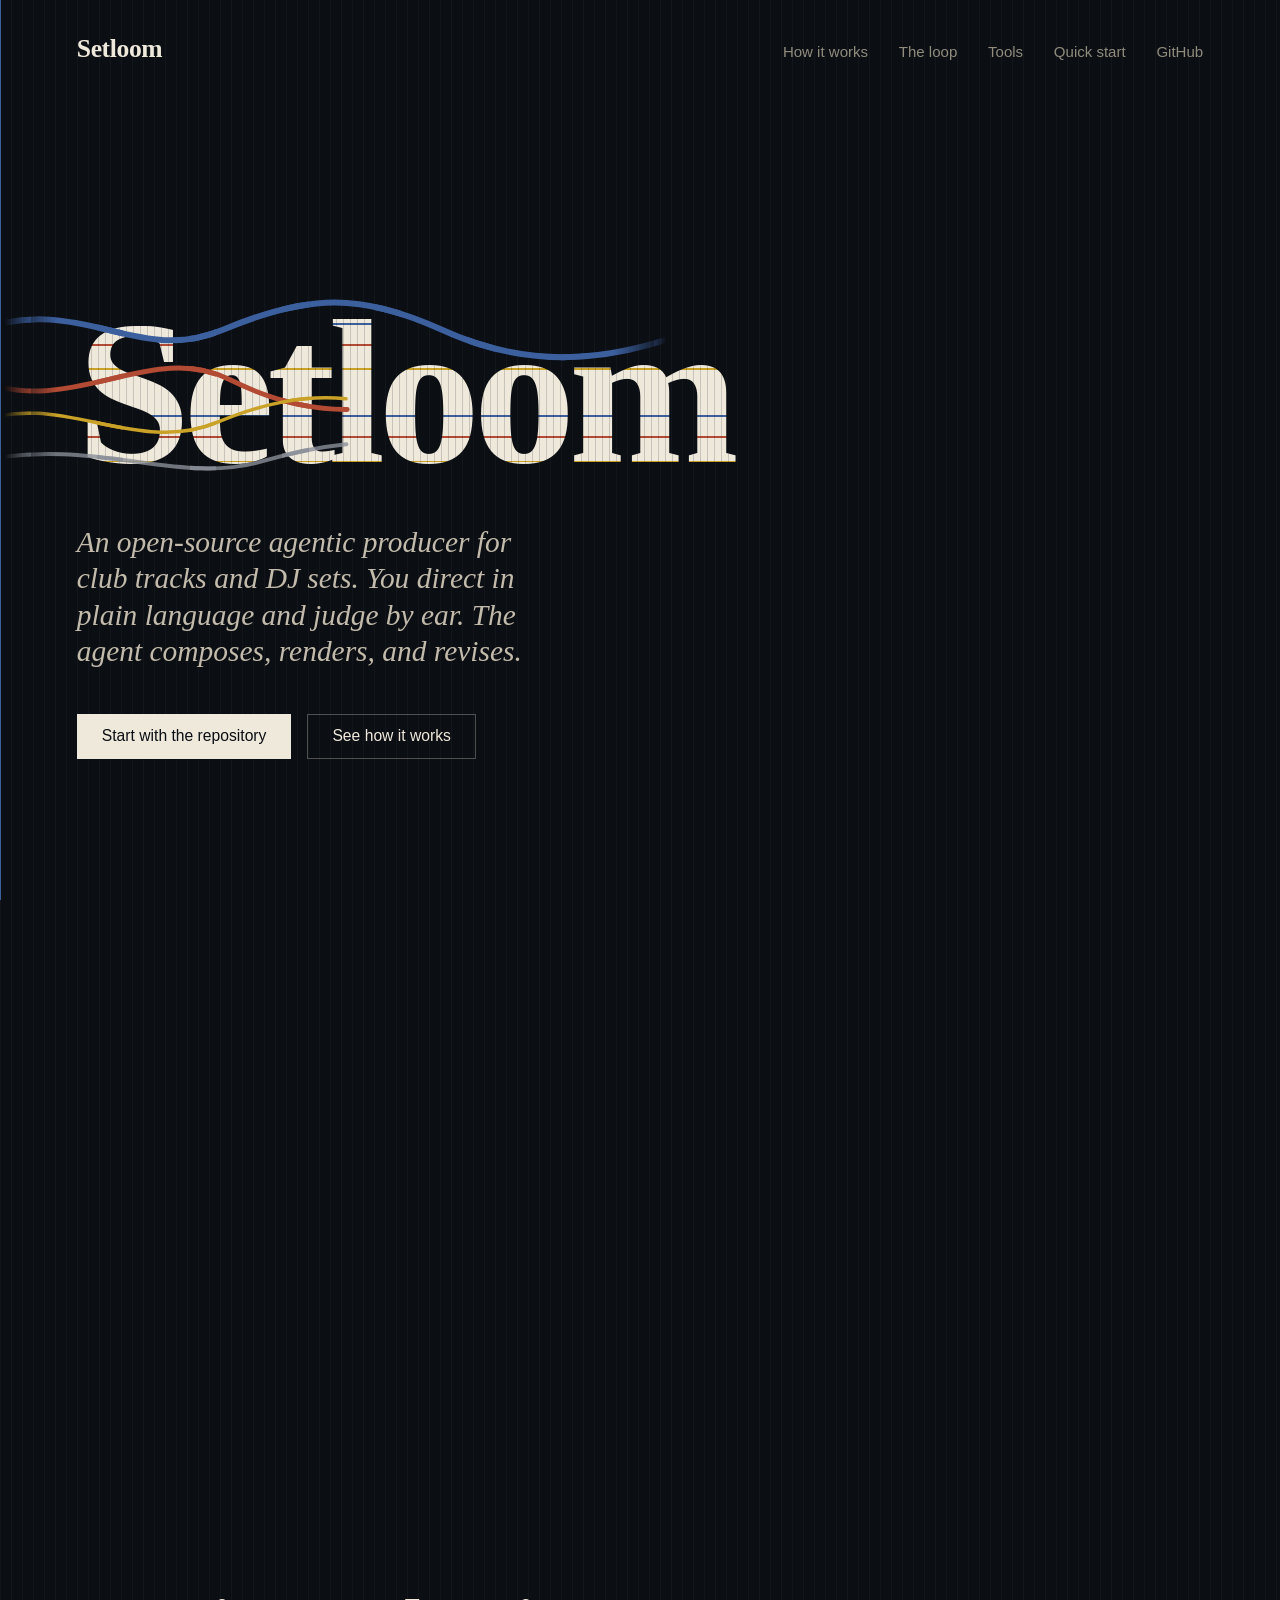
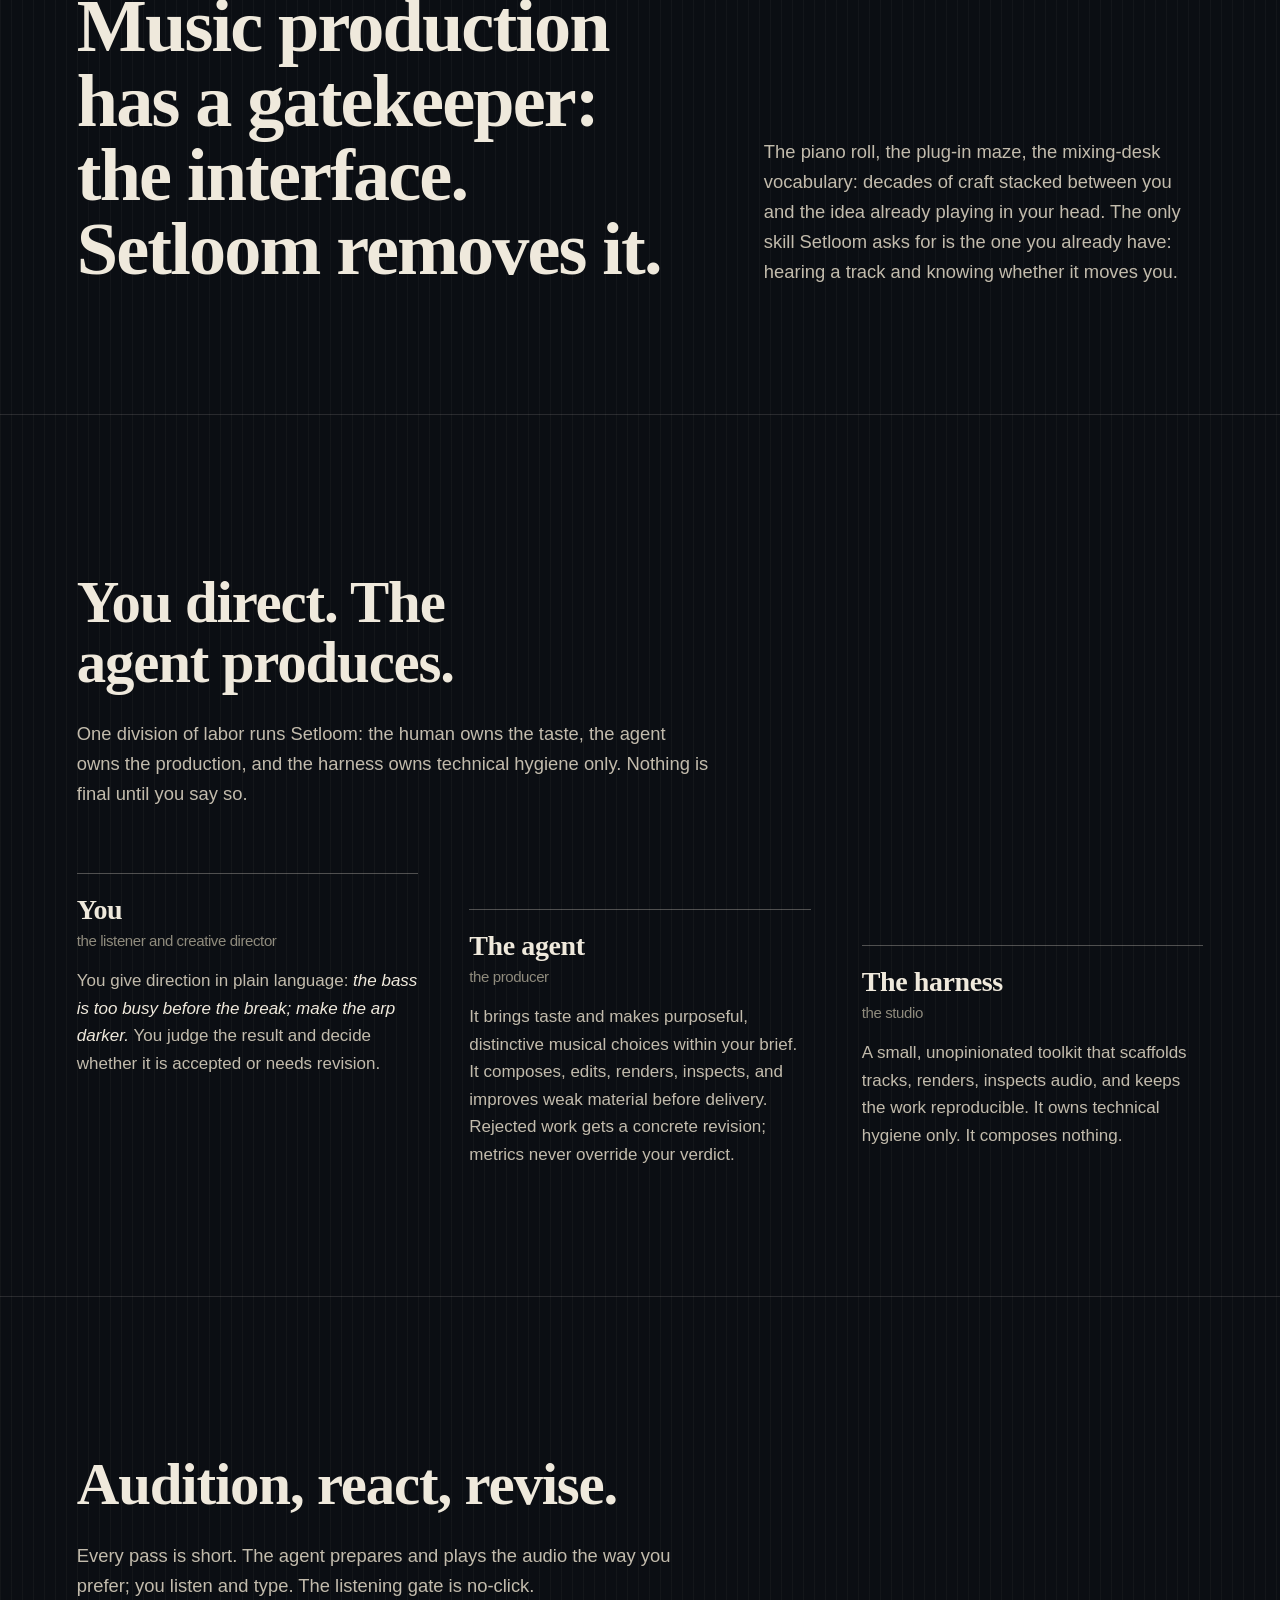
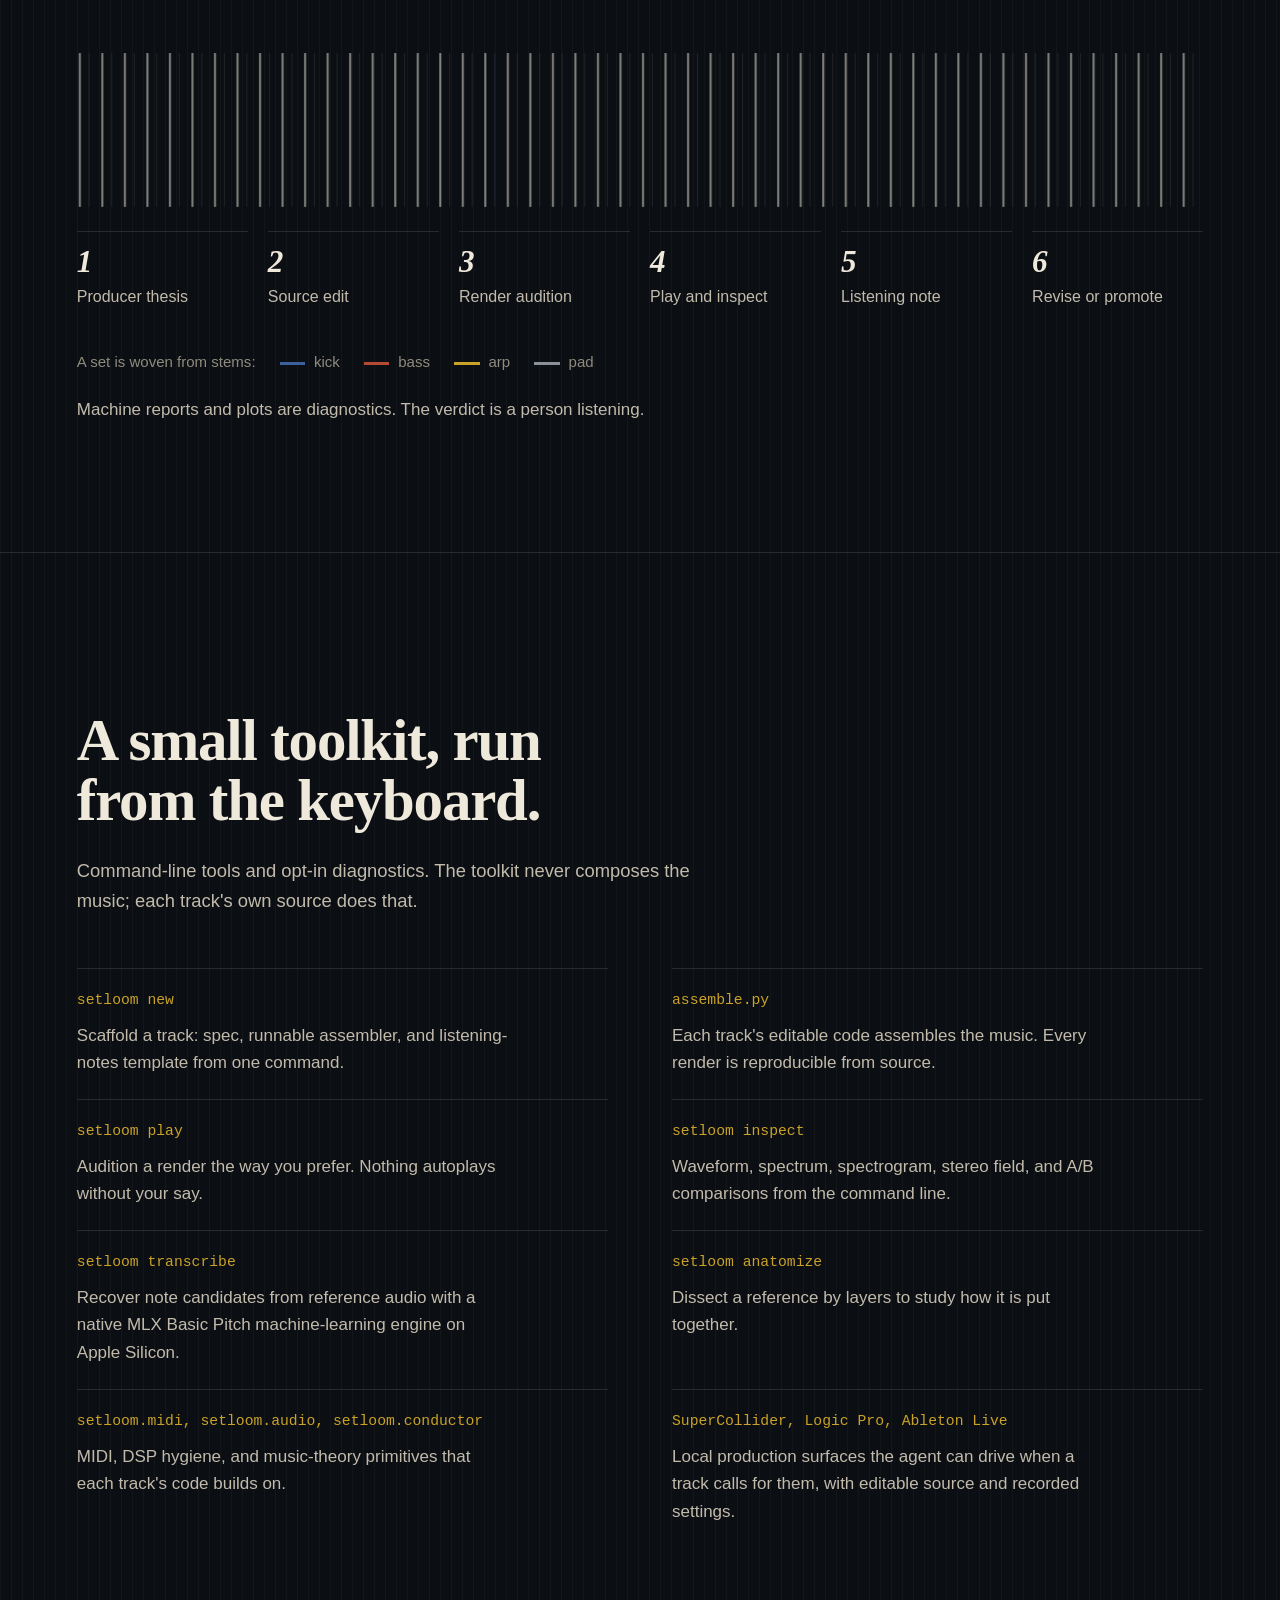
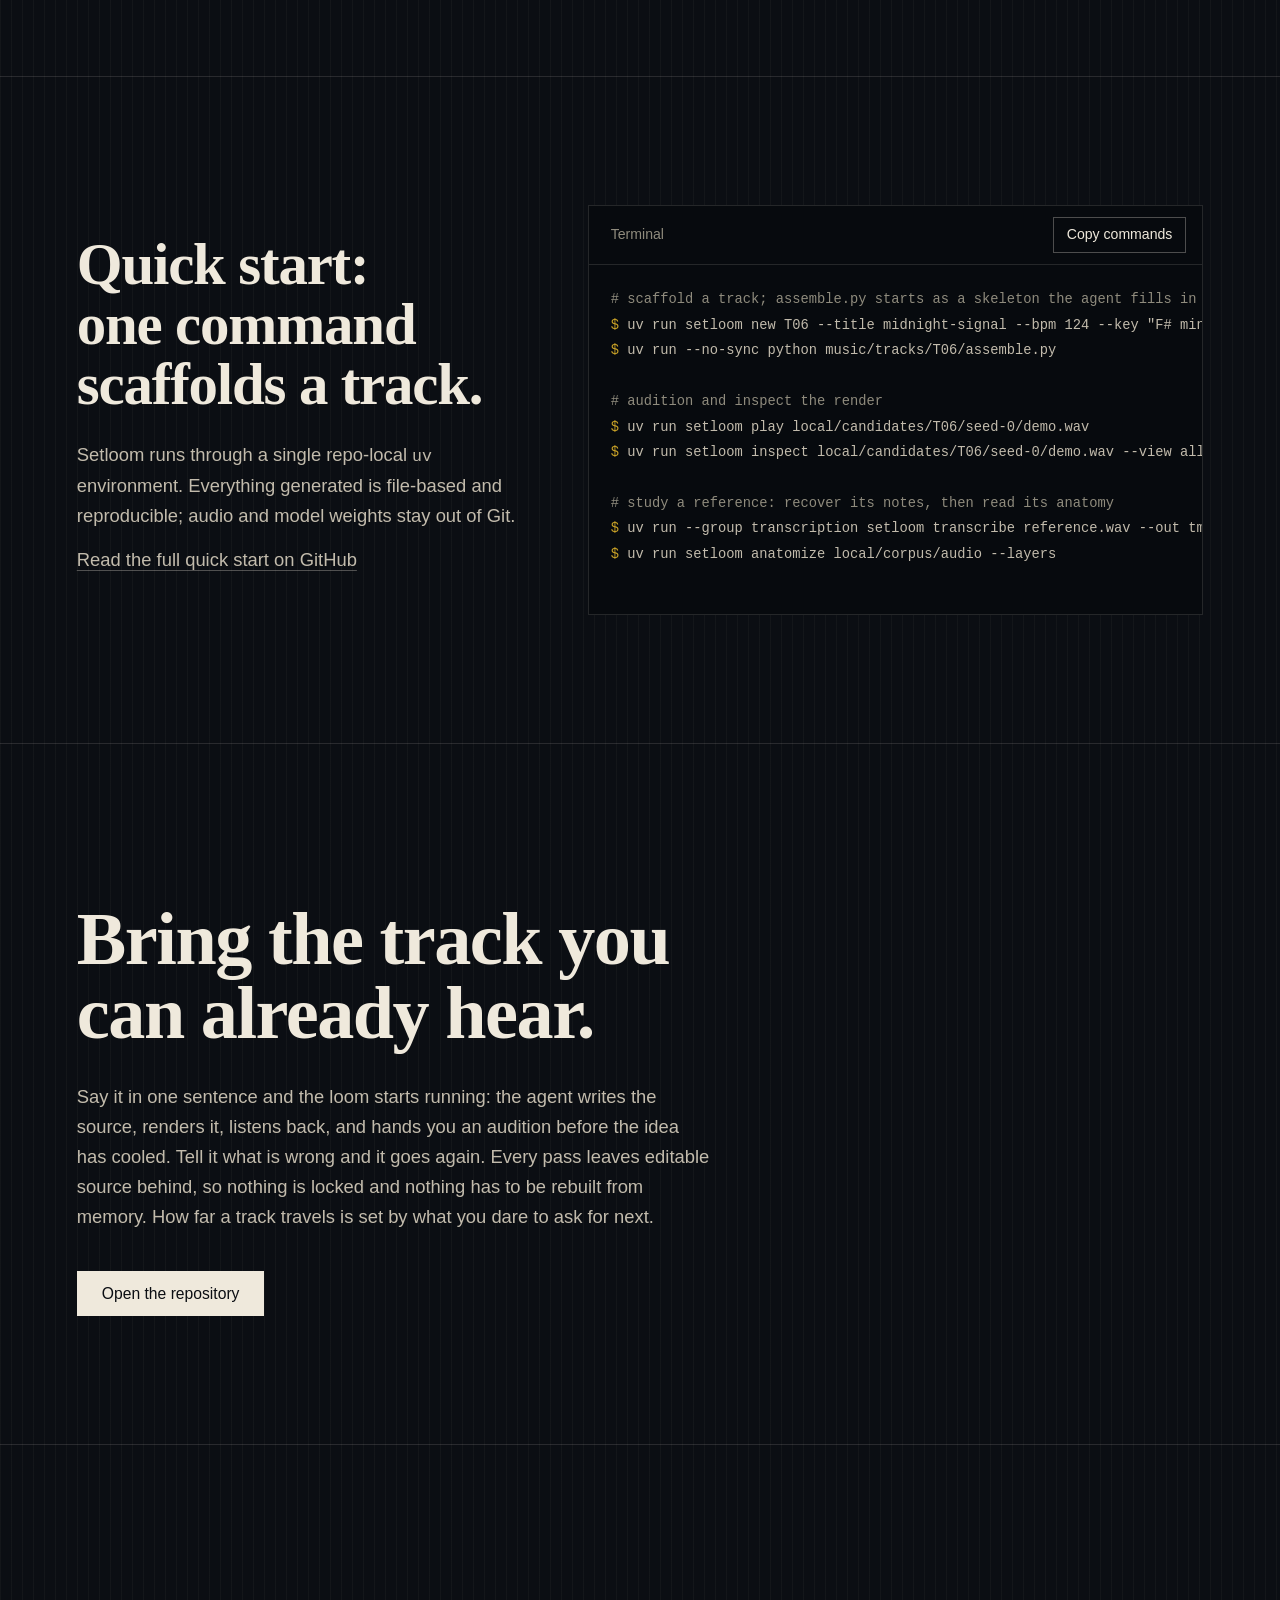
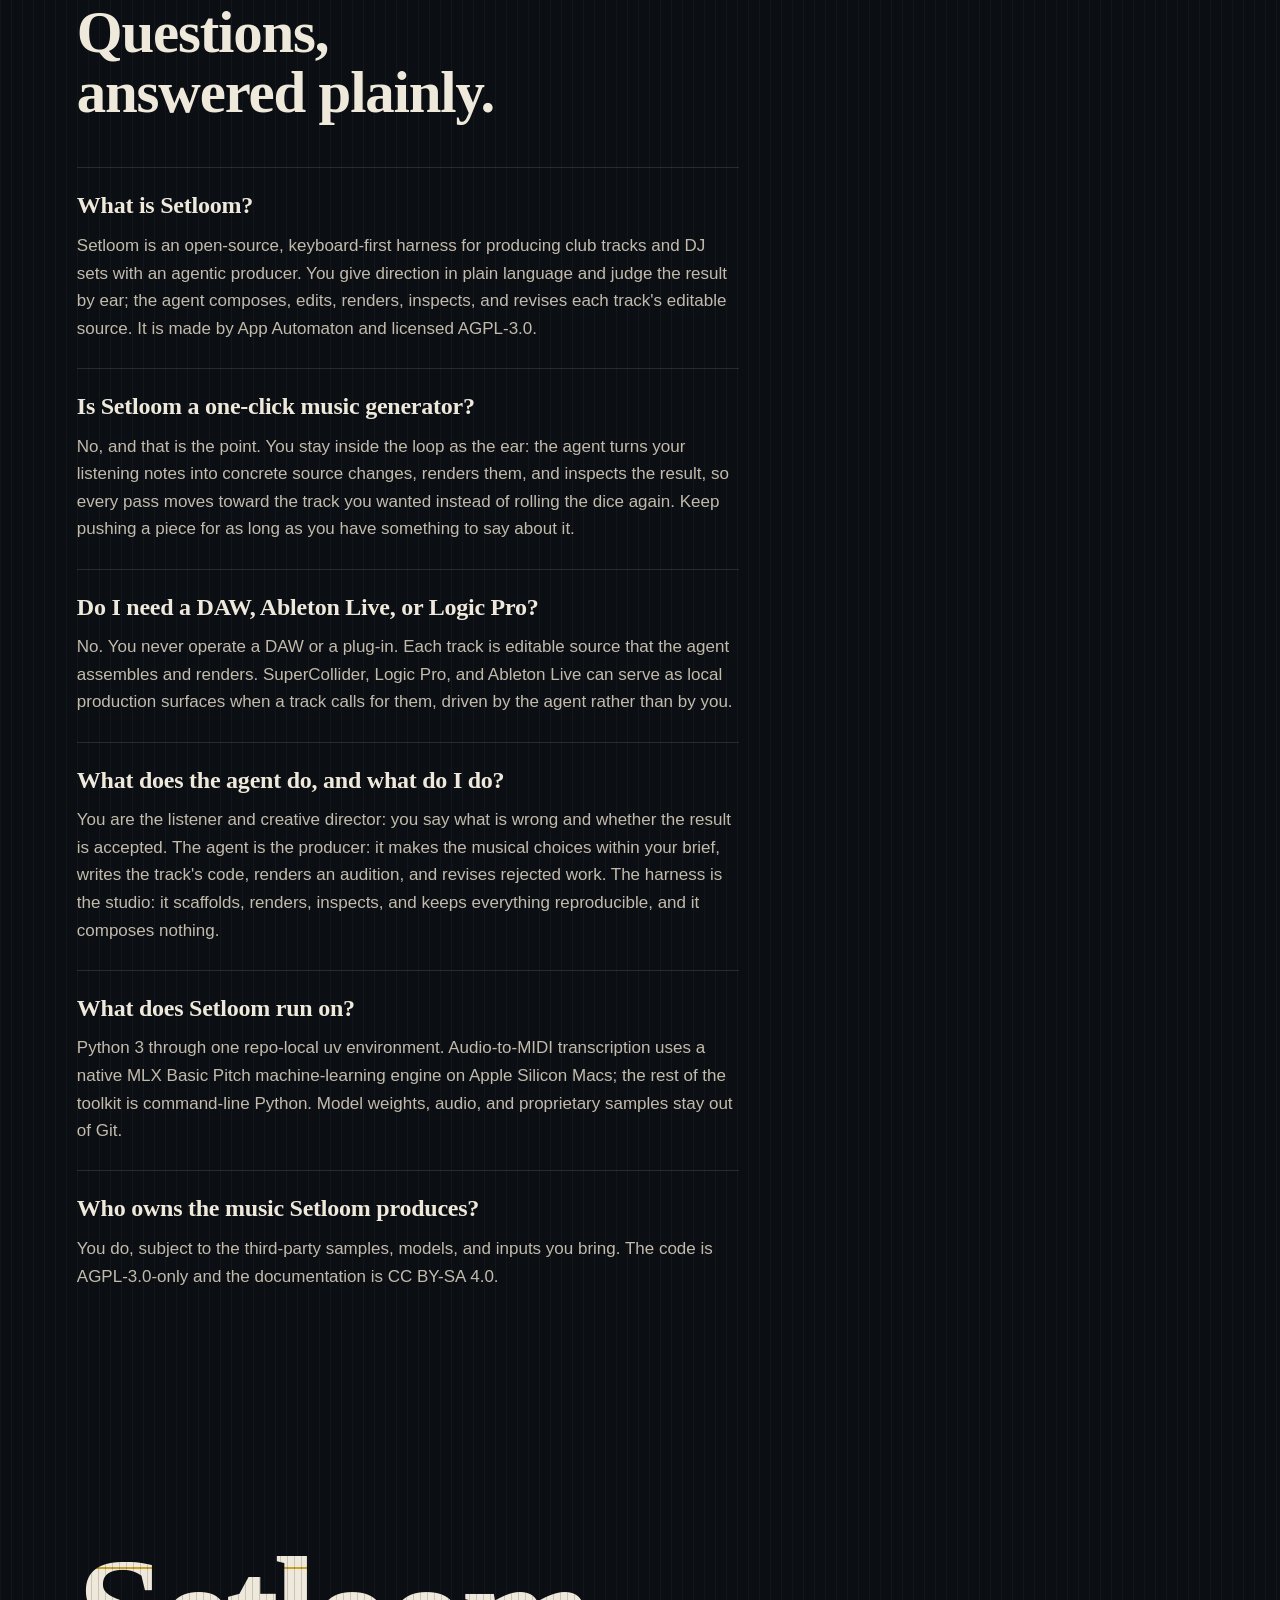
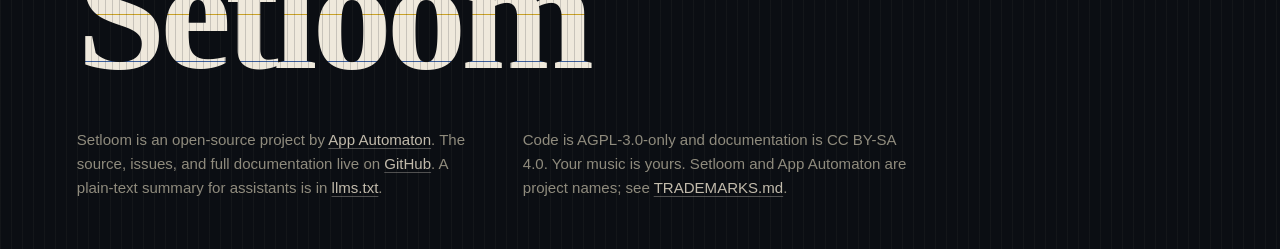
==== commit ebb95da7: "site: adopt agentic wording and open the closing section The page, the plain-text summary and the so" ====
--- a/site/index.html
+++ b/site/index.html
@@ -4,8 +4,8 @@
 <head>
 <meta charset="utf-8">
 <meta name="viewport" content="width=device-width, initial-scale=1">
-<title>Setloom: AI Music Production Agent for Club Tracks and DJ Sets</title>
-<meta name="description" content="Open-source, keyboard-first music production: an AI agent composes, renders, and revises club tracks from your plain-language direction. No DAW required.">
+<title>Setloom: Agentic Music Production for Club Tracks and DJ Sets</title>
+<meta name="description" content="Open-source, keyboard-first music production: an agentic producer composes, renders, and revises club tracks from your plain-language direction. No DAW needed.">
 <link rel="canonical" href="https://appautomaton.com/setloom/">
 <meta name="robots" content="index, follow, max-image-preview:large, max-snippet:-1">
 <meta name="author" content="App Automaton">
@@ -14,7 +14,7 @@
 <meta property="og:type" content="website">
 <meta property="og:site_name" content="Setloom">
 <meta property="og:locale" content="en_US">
-<meta property="og:title" content="Setloom: AI Music Production Agent for Club Tracks and DJ Sets">
+<meta property="og:title" content="Setloom: Agentic Music Production for Club Tracks and DJ Sets">
 <meta property="og:description" content="You direct in plain language and judge by ear. The agent composes, renders, and revises. Open source, keyboard first, no DAW.">
 <meta property="og:url" content="https://appautomaton.com/setloom/">
 <meta property="og:image" content="https://appautomaton.com/setloom/og-card.png">
@@ -23,7 +23,7 @@
 <meta property="og:image:height" content="630">
 <meta property="og:image:alt" content="The Setloom wordmark cut from woven linen, dyed threads passing through it on an indigo ground">
 <meta name="twitter:card" content="summary_large_image">
-<meta name="twitter:title" content="Setloom: AI Music Production Agent for Club Tracks and DJ Sets">
+<meta name="twitter:title" content="Setloom: Agentic Music Production for Club Tracks and DJ Sets">
 <meta name="twitter:description" content="You direct in plain language and judge by ear. The agent composes, renders, and revises. Open source, keyboard first, no DAW.">
 <meta name="twitter:image" content="https://appautomaton.com/setloom/og-card.png">
 <meta name="twitter:image:alt" content="The Setloom wordmark cut from woven linen, dyed threads passing through it on an indigo ground">
@@ -63,8 +63,8 @@
       "@type": "WebPage",
       "@id": "https://appautomaton.com/setloom/#webpage",
       "url": "https://appautomaton.com/setloom/",
-      "name": "Setloom: AI Music Production Agent for Club Tracks and DJ Sets",
-      "description": "Open-source, keyboard-first music production: an AI agent composes, renders, and revises club tracks from your plain-language direction. No DAW required.",
+      "name": "Setloom: Agentic Music Production for Club Tracks and DJ Sets",
+      "description": "Open-source, keyboard-first music production: an agentic producer composes, renders, and revises club tracks from your plain-language direction. No DAW needed.",
       "inLanguage": "en",
       "isPartOf": {
         "@id": "https://appautomaton.com/#website"
@@ -79,7 +79,7 @@
         "@id": "https://appautomaton.com/setloom/#breadcrumb"
       },
       "datePublished": "2026-06-20",
-      "dateModified": "2026-09-10",
+      "dateModified": "2026-09-11",
       "mainEntity": {
         "@id": "https://appautomaton.com/setloom/#project"
       }
@@ -115,13 +115,13 @@
       "@type": "SoftwareSourceCode",
       "@id": "https://appautomaton.com/setloom/#project",
       "name": "Setloom",
-      "description": "An open-source, keyboard-first harness for producing club tracks and DJ sets with an AI agent. The human directs in plain language and judges by ear; the agent composes, renders, inspects, and revises each track's editable source. No DAW or plug-in is operated by the user.",
+      "description": "An open-source, keyboard-first harness for producing club tracks and DJ sets with an agentic producer. The human directs in plain language and judges by ear; the agent composes, renders, inspects, and revises each track's editable source. No DAW or plug-in is operated by the user.",
       "url": "https://appautomaton.com/setloom/",
       "codeRepository": "https://github.com/appautomaton/setloom",
       "programmingLanguage": "Python",
       "runtimePlatform": "Python 3 with uv; MLX transcription on Apple Silicon macOS",
       "license": "https://www.gnu.org/licenses/agpl-3.0.html",
-      "keywords": "AI music production, agentic AI, music production agent, club tracks, DJ sets, melodic techno, MIDI, SuperCollider, audio inspection, Basic Pitch transcription, keyboard-first, open source",
+      "keywords": "agentic music production, agentic music producer, music production agent, machine learning music tools, club tracks, DJ sets, melodic techno, MIDI, SuperCollider, audio inspection, Basic Pitch transcription, keyboard-first, open source",
       "isPartOf": {
         "@id": "https://appautomaton.com/#website"
       },
@@ -134,7 +134,7 @@
       "image": {
         "@id": "https://appautomaton.com/setloom/#primaryimage"
       },
-      "dateModified": "2026-09-10",
+      "dateModified": "2026-09-11",
       "alternateName": [
         "Set Loom",
         "setloom"
@@ -194,7 +194,7 @@
           "@type": "HowToStep",
           "position": 3,
           "name": "Study a reference",
-          "text": "Run uv run setloom transcribe to recover note candidates from reference audio, then uv run setloom anatomize with --layers to read its anatomy.",
+          "text": "Run uv run --group transcription setloom transcribe to recover note candidates from reference audio, then uv run setloom anatomize with --layers to read its anatomy.",
           "url": "https://appautomaton.com/setloom/#start"
         }
       ]
@@ -208,7 +208,7 @@
           "name": "What is Setloom?",
           "acceptedAnswer": {
             "@type": "Answer",
-            "text": "Setloom is an open-source, keyboard-first harness for producing club tracks and DJ sets with an AI agent. You give direction in plain language and judge the result by ear; the agent composes, edits, renders, inspects, and revises each track's editable source. It is made by App Automaton and licensed AGPL-3.0."
+            "text": "Setloom is an open-source, keyboard-first harness for producing club tracks and DJ sets with an agentic producer. You give direction in plain language and judge the result by ear; the agent composes, edits, renders, inspects, and revises each track's editable source. It is made by App Automaton and licensed AGPL-3.0."
           }
         },
         {
@@ -216,7 +216,7 @@
           "name": "Is Setloom a one-click music generator?",
           "acceptedAnswer": {
             "@type": "Answer",
-            "text": "No. Composition is not solved, and Setloom does not pretend otherwise. What works today is a disciplined loop: an agent that turns your listening notes into concrete source changes, renders and inspects reproducibly, and keeps the workspace clean enough that the next pass continues without forensics."
+            "text": "No, and that is the point. You stay inside the loop as the ear: the agent turns your listening notes into concrete source changes, renders them, and inspects the result, so every pass moves toward the track you wanted instead of rolling the dice again. Keep pushing a piece for as long as you have something to say about it."
           }
         },
         {
@@ -240,7 +240,7 @@
           "name": "What does Setloom run on?",
           "acceptedAnswer": {
             "@type": "Answer",
-            "text": "Python 3 through one repo-local uv environment. Audio-to-MIDI transcription uses a native MLX Basic Pitch engine on Apple Silicon Macs; the rest of the toolkit is command-line Python. Model weights, audio, and proprietary samples stay out of Git."
+            "text": "Python 3 through one repo-local uv environment. Audio-to-MIDI transcription uses a native MLX Basic Pitch machine-learning engine on Apple Silicon Macs; the rest of the toolkit is command-line Python. Model weights, audio, and proprietary samples stay out of Git."
           }
         },
         {
@@ -294,7 +294,7 @@
             <path class="w3" pathLength="1" d="M-40 200 C 80 150, 200 250, 320 200 S 530 150, 650 200 S 900 250, 1040 200"/>
             <path class="w4" pathLength="1" d="M-40 258 C 140 220, 260 296, 390 258 S 630 220, 770 258 S 950 296, 1040 258"/>
           </svg></span>
-          <span class="h1-line">An open-source AI producer for club tracks and DJ sets. You direct in plain language and judge by ear. The agent composes, renders, and revises.</span>
+          <span class="h1-line">An open-source agentic producer for club tracks and DJ sets. You direct in plain language and judge by ear. The agent composes, renders, and revises.</span>
         </h1>
         <p class="hero-actions">
           <a class="button button-solid" href="#start">Start with the repository</a>
@@ -385,7 +385,7 @@
         <div><dt><code>assemble.py</code></dt><dd>Each track's editable code assembles the music. Every render is reproducible from source.</dd></div>
         <div><dt><code>setloom play</code></dt><dd>Audition a render the way you prefer. Nothing autoplays without your say.</dd></div>
         <div><dt><code>setloom inspect</code></dt><dd>Waveform, spectrum, spectrogram, stereo field, and A/B comparisons from the command line.</dd></div>
-        <div><dt><code>setloom transcribe</code></dt><dd>Recover note candidates from reference audio with a native MLX Basic Pitch engine on Apple Silicon.</dd></div>
+        <div><dt><code>setloom transcribe</code></dt><dd>Recover note candidates from reference audio with a native MLX Basic Pitch machine-learning engine on Apple Silicon.</dd></div>
         <div><dt><code>setloom anatomize</code></dt><dd>Dissect a reference by layers to study how it is put together.</dd></div>
         <div><dt><code>setloom.midi</code>, <code>setloom.audio</code>, <code>setloom.conductor</code></dt><dd>MIDI, DSP hygiene, and music-theory primitives that each track's code builds on.</dd></div>
         <div><dt>SuperCollider, Logic Pro, Ableton Live</dt><dd>Local production surfaces the agent can drive when a track calls for them, with editable source and recorded settings.</dd></div>
@@ -423,8 +423,8 @@
 
   <section class="sheet today" id="today" aria-labelledby="today-title">
     <div class="shell">
-      <h2 id="today-title">Not a one-click generator. Composition is not solved.</h2>
-      <p class="premise-body">What works today is the loop: an agent that turns feedback into concrete source changes quickly, researches when it helps, renders and inspects reproducibly, and keeps the workspace clean enough that the next pass continues without forensics. The leverage is disciplined iteration, not automation that replaces judgment. Setloom is honest about where that frontier sits.</p>
+      <h2 id="today-title">Bring the track you can already hear.</h2>
+      <p class="premise-body">Say it in one sentence and the loom starts running: the agent writes the source, renders it, listens back, and hands you an audition before the idea has cooled. Tell it what is wrong and it goes again. Every pass leaves editable source behind, so nothing is locked and nothing has to be rebuilt from memory. How far a track travels is set by what you dare to ask for next.</p>
       <p class="hero-actions"><a class="button button-solid" href="https://github.com/appautomaton/setloom">Open the repository</a></p>
     </div>
   </section>
@@ -435,11 +435,11 @@
       <dl class="faq">
         <div>
           <dt>What is Setloom?</dt>
-          <dd>Setloom is an open-source, keyboard-first harness for producing club tracks and DJ sets with an AI agent. You give direction in plain language and judge the result by ear; the agent composes, edits, renders, inspects, and revises each track's editable source. It is made by App Automaton and licensed AGPL-3.0.</dd>
+          <dd>Setloom is an open-source, keyboard-first harness for producing club tracks and DJ sets with an agentic producer. You give direction in plain language and judge the result by ear; the agent composes, edits, renders, inspects, and revises each track's editable source. It is made by App Automaton and licensed AGPL-3.0.</dd>
         </div>
         <div>
           <dt>Is Setloom a one-click music generator?</dt>
-          <dd>No. Composition is not solved, and Setloom does not pretend otherwise. What works today is a disciplined loop: an agent that turns your listening notes into concrete source changes, renders and inspects reproducibly, and keeps the workspace clean enough that the next pass continues without forensics.</dd>
+          <dd>No, and that is the point. You stay inside the loop as the ear: the agent turns your listening notes into concrete source changes, renders them, and inspects the result, so every pass moves toward the track you wanted instead of rolling the dice again. Keep pushing a piece for as long as you have something to say about it.</dd>
         </div>
         <div>
           <dt>Do I need a DAW, Ableton Live, or Logic Pro?</dt>
@@ -451,7 +451,7 @@
         </div>
         <div>
           <dt>What does Setloom run on?</dt>
-          <dd>Python 3 through one repo-local uv environment. Audio-to-MIDI transcription uses a native MLX Basic Pitch engine on Apple Silicon Macs; the rest of the toolkit is command-line Python. Model weights, audio, and proprietary samples stay out of Git.</dd>
+          <dd>Python 3 through one repo-local uv environment. Audio-to-MIDI transcription uses a native MLX Basic Pitch machine-learning engine on Apple Silicon Macs; the rest of the toolkit is command-line Python. Model weights, audio, and proprietary samples stay out of Git.</dd>
         </div>
         <div>
           <dt>Who owns the music Setloom produces?</dt>
